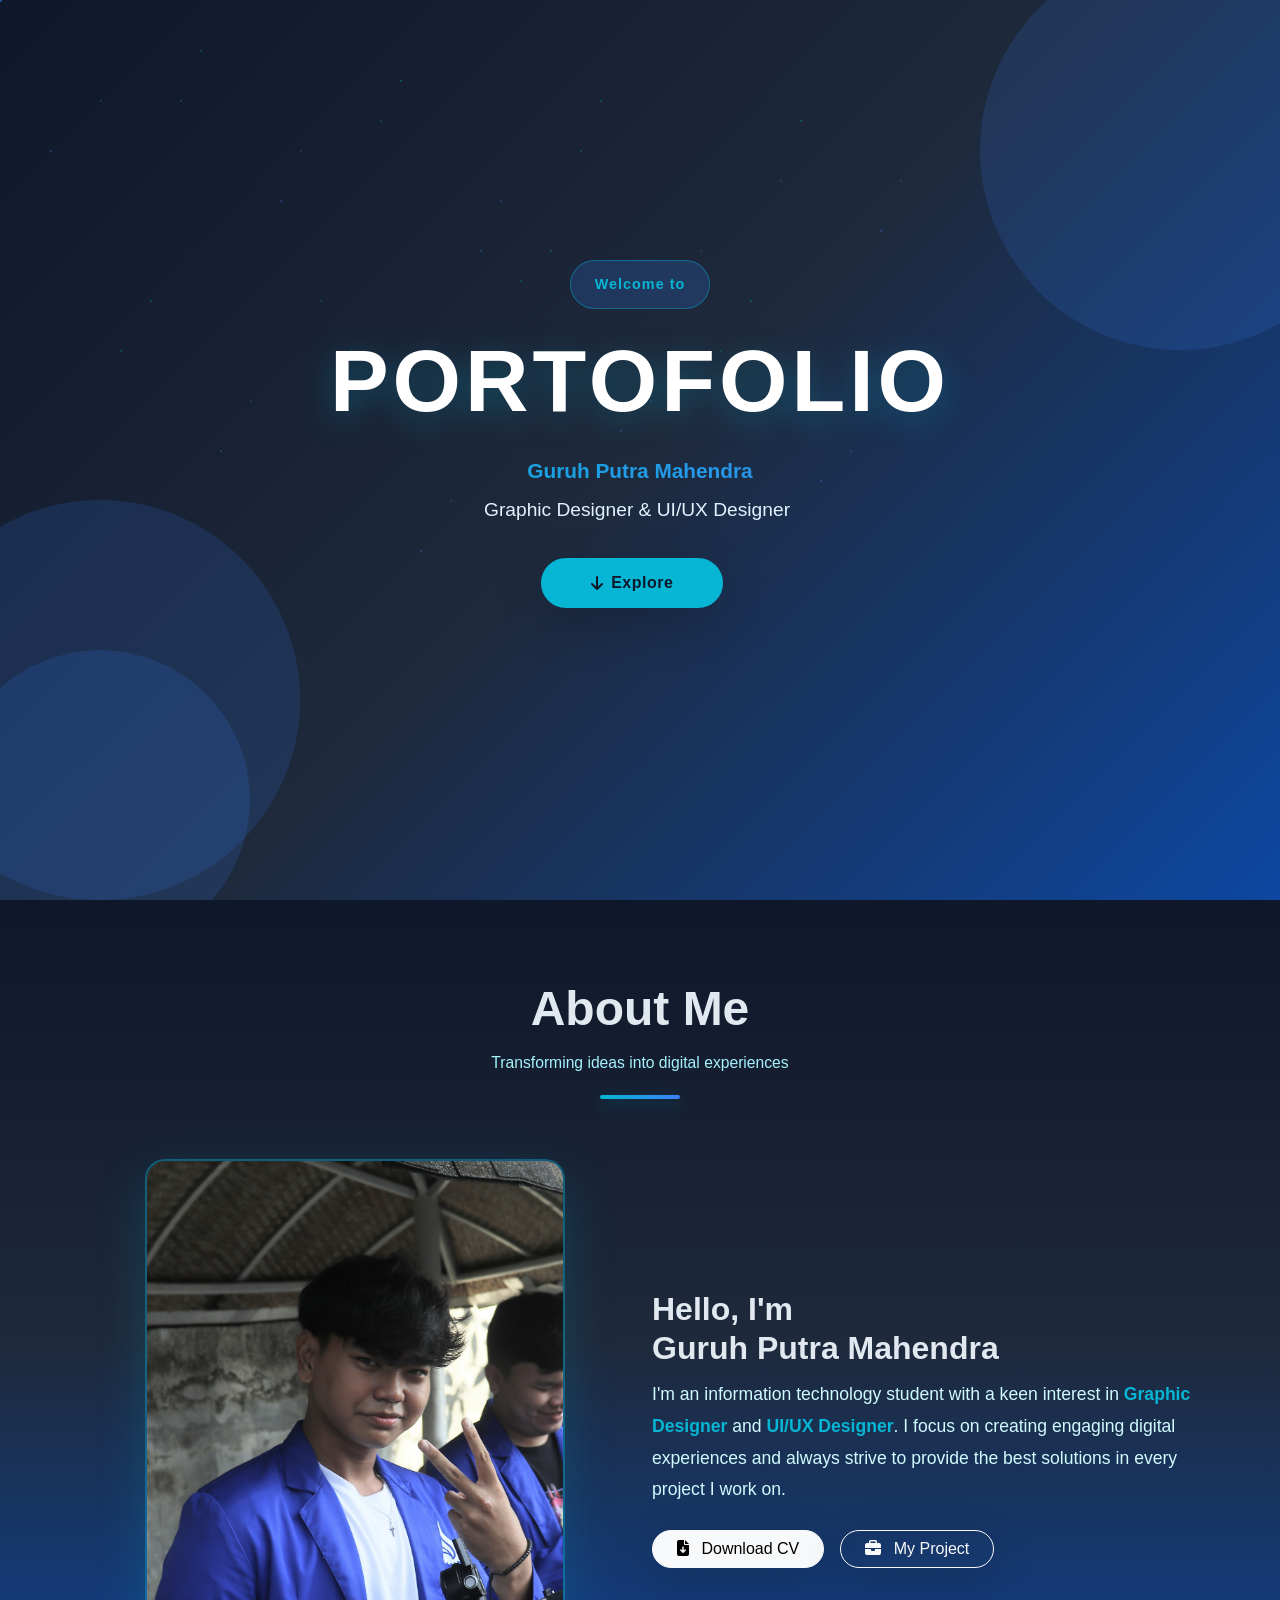
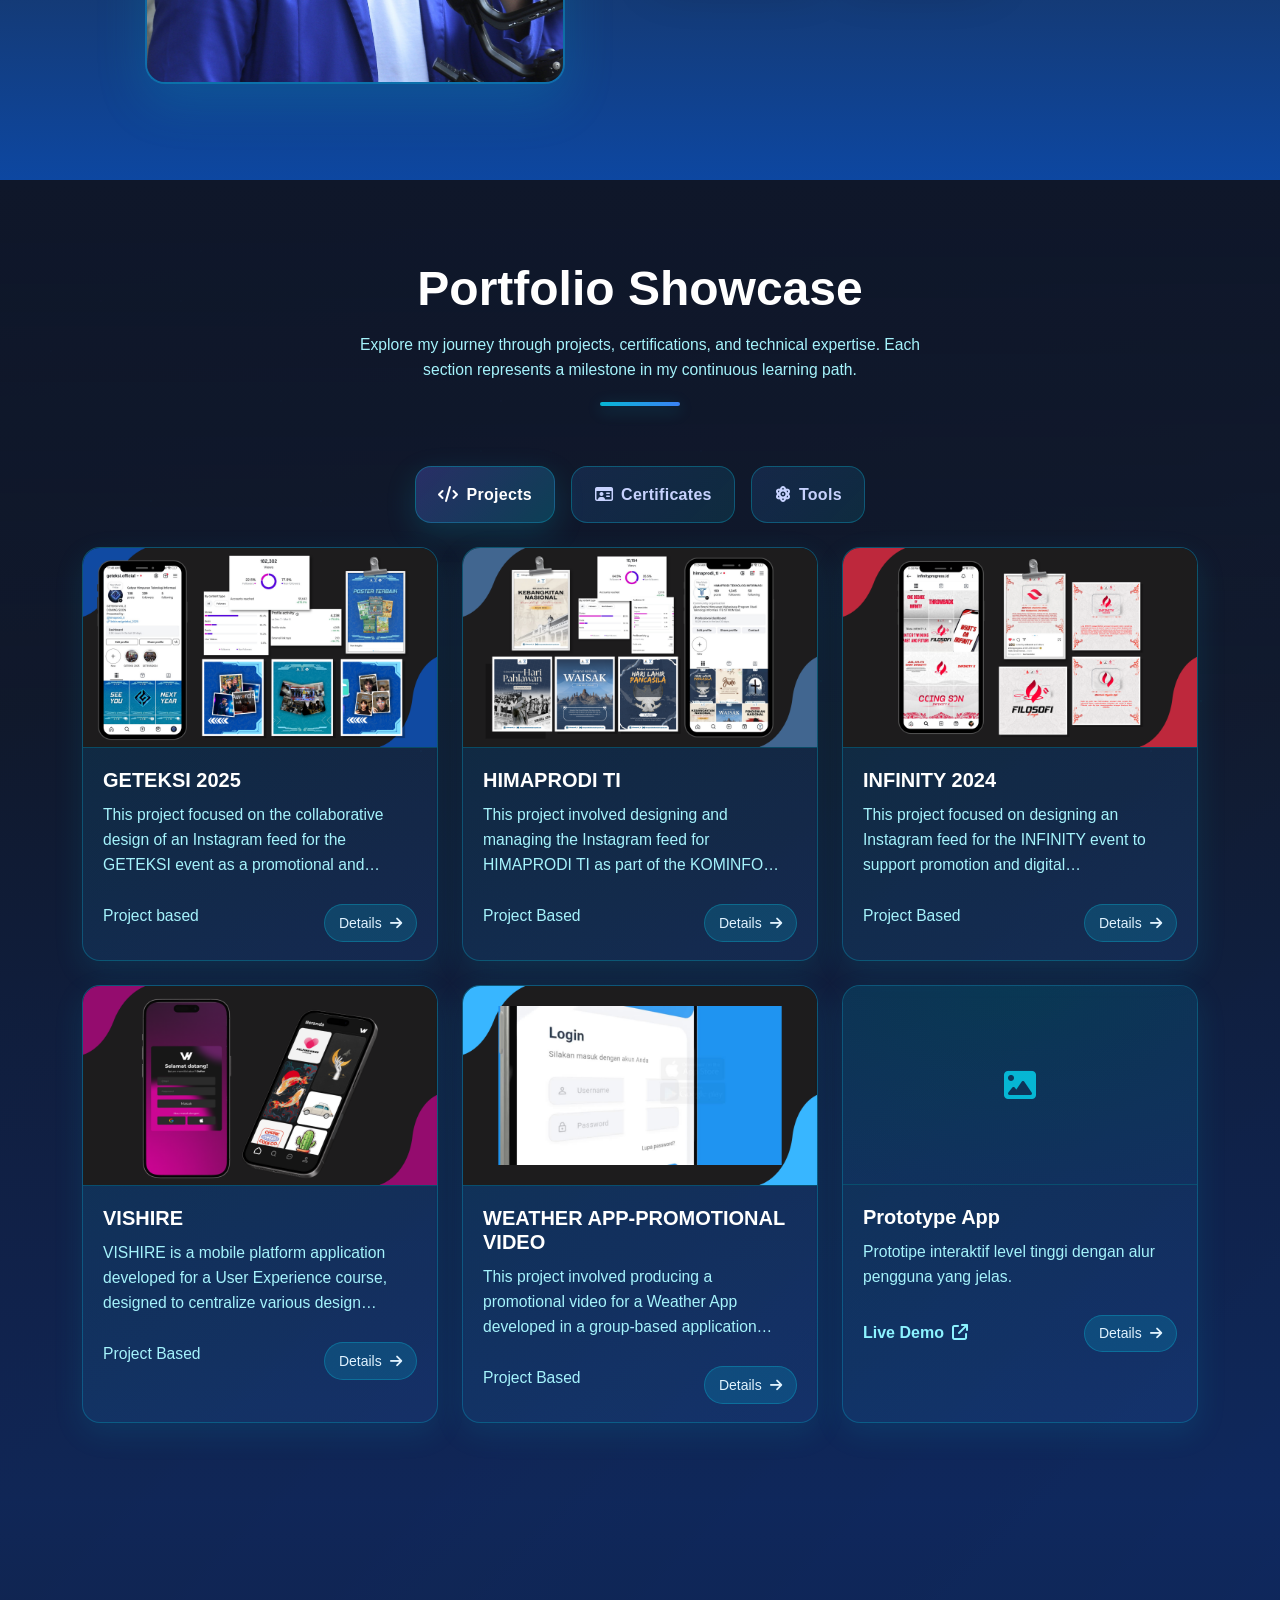
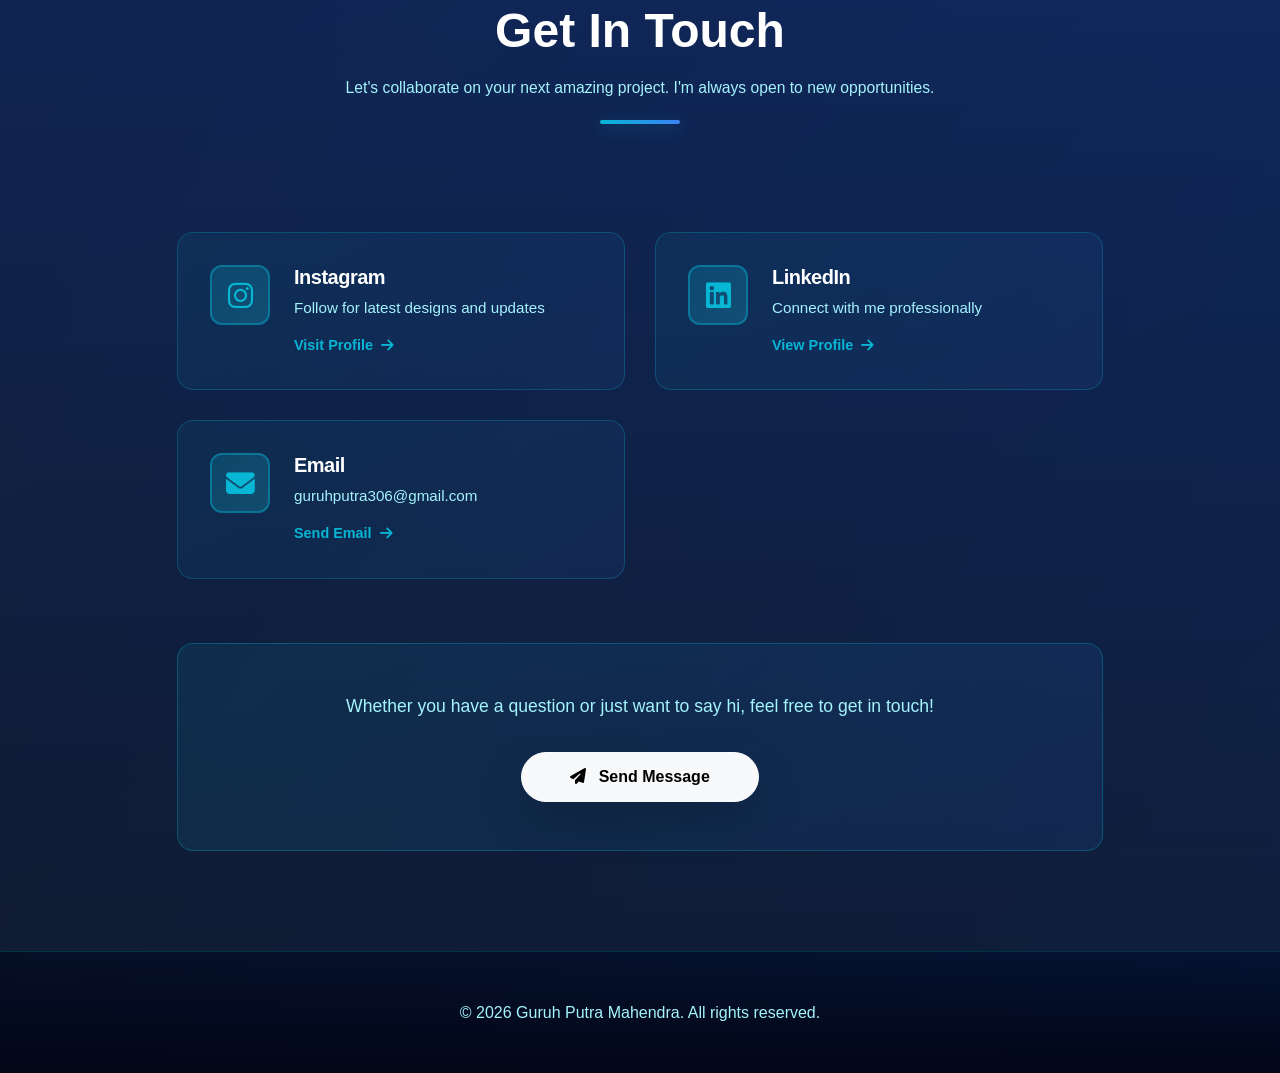
==== index.html @ d674e486 "perbaruan" ====
<!DOCTYPE html>
<html lang="id">
<head>
    <meta charset="UTF-8">
    <meta name="viewport" content="width=device-width, initial-scale=1.0">
    <title>Portofolio - Guruh Putra Mahendra</title>
    <link href="https://cdn.jsdelivr.net/npm/bootstrap@5.3.0/dist/css/bootstrap.min.css" rel="stylesheet">
    <link rel="stylesheet" href="https://cdnjs.cloudflare.com/ajax/libs/font-awesome/6.4.0/css/all.min.css">
    <link rel="stylesheet" href="style.css">
<style>
/* Professional profile photo sizing for About section */
.about-image { margin: 0 auto; max-width: clamp(280px, 42vw, 420px); }
.about-photo-card {
  position: relative;
  border-radius: 20px;
  overflow: hidden;
  border: 2px solid rgba(6, 182, 212, 0.35);
  background: linear-gradient(135deg, rgba(6, 182, 212, 0.12) 0%, rgba(59, 130, 246, 0.12) 100%);
  box-shadow: 0 18px 50px rgba(6, 182, 212, 0.18);
  transition: transform 0.25s ease, box-shadow 0.25s ease, border-color 0.25s ease;
  aspect-ratio: 4 / 5;
}
.about-photo-card:hover {
  transform: translateY(-4px);
  border-color: #06b6d4;
  box-shadow: 0 24px 60px rgba(6, 182, 212, 0.28);
}
.about-photo {
  width: 100%;
  height: 100%;
  object-fit: cover;
  object-position: center;
  display: block;
}
@media (max-width: 992px) {
  .about-image { max-width: clamp(260px, 55vw, 380px); }
}
@media (max-width: 576px) {
  .about-image { max-width: clamp(220px, 70vw, 320px); }
}
/* Fallback heading visibility inside About section */
.about-section h2:not(.about-name) {
  color: #e2e8f0;
  font-weight: 800;
  line-height: 1.2;
  margin-bottom: .75rem;
  position: relative;
  z-index: 1;
}
</style>
</head>
<body>
    <!-- Header/Hero Section -->
    <header class="hero" id="hero">
        <div class="stars"></div>
        <div class="container h-100 d-flex align-items-center justify-content-center">
            <div class="hero-content text-center">
                <div class="hero-badge mb-4">
                    <span>Welcome to</span>
                </div>
                <h1 class="hero-title display-1 fw-900 mb-4">
                    PORTOFOLIO
                </h1>
                <p class="hero-subtitle mb-4">Guruh Putra Mahendra</p>
                <p class="hero-description mb-5"><span id="typing" data-text="Graphic Designer & UI/UX Designer"></span></p>
                <div class="hero-buttons">
                    <button class="btn btn-light btn-lg rounded-pill px-5 me-3 shadow-lg scroll-btn" data-target="#about">
                        <i class="fas fa-arrow-down me-2"></i> Explore
                    </button>
                </div>
            </div>
        </div>
    </header>

    <!-- Navbar -->
    <nav class="navbar navbar-expand-lg fixed-top transparent-navbar hidden">
        <div class="container">
            <a class="navbar-brand" href="#hero">Guruhpm</a>
            <button class="navbar-toggler" type="button" data-bs-toggle="collapse" data-bs-target="#navbarNav" aria-controls="navbarNav" aria-expanded="false" aria-label="Toggle navigation">
                <span class="navbar-toggler-icon"></span>
            </button>
            <div class="collapse navbar-collapse" id="navbarNav">
                <ul class="navbar-nav ms-auto">
                    <li class="nav-item">
                        <a class="nav-link" href="#about">About Me</a>
                    </li>
                    <li class="nav-item">
                        <a class="nav-link" href="#portfolio">Portfolio</a>
                    </li>
                    <li class="nav-item">
                        <a class="nav-link" href="#contact">Contact Me</a>
                    </li>
                </ul>
            </div>
        </div>
    </nav>

    <!-- Main Content -->
    <section class="main-content">
        <!-- Stars Background -->
        <div class="content-stars"></div>
        
        <!-- About Me & Skills Section -->
        <div class="section about-section" id="about">
            <div class="container">
                <div class="section-header">
                    <h2>About Me</h2>
                    <p class="portfolio-desc">Transforming ideas into digital experiences</p>
                    <div class="header-line"></div>
                </div>
                <div class="row align-items-center">
                    <div class="col-lg-6 mb-4 mb-lg-0">
                        <div class="about-image">
                            <figure class="about-photo-card">
                                <img src="assets/image/profile/guruh.JPG" alt="Foto Guruh Putra Mahendra" class="about-photo" loading="eager" fetchpriority="high">
                            </figure>
                        </div>
                    </div>
                    <div class="col-lg-6">
                        <h2>Hello, I'm <br>Guruh Putra Mahendra</h2>
                        <p class="about-text">
                            I'm an information technology student with a keen interest in <span class="text-accent">Graphic Designer</span> and <span class="text-accent">UI/UX Designer</span>. I focus on creating engaging digital experiences and always strive to provide the best solutions in every project I work on.
                        </p>
                        <div class="about-actions d-flex flex-wrap align-items-center gap-3 mt-3">
                            <a href="assets/documents/CV.Guruh Putra Mahendra (1).pdf" download="CV_Guruh_Putra_Mahendra.pdf" class="btn btn-light rounded-pill px-4 shadow-lg">
                                <i class="fas fa-file-arrow-down me-2"></i> Download CV
                            </a>
                            <a href="#portfolio" class="btn btn-outline-light rounded-pill px-4 shadow-lg scroll-btn" data-target="#portfolio">
                                <i class="fas fa-briefcase me-2"></i> My Project
                            </a>
                            
                        </div>
                    </div>
                </div>
            </div>
        </div>

        <!-- Portfolio Section -->
        <div class="section portfolio-section" id="portfolio">
            <div class="container">
                <div class="section-header">
                    <h2>Portfolio Showcase</h2>
                    <p class="portfolio-desc">Explore my journey through projects, certifications, and technical expertise. Each <br> section represents a milestone in my continuous learning path.</p>
                    <div class="header-line"></div>
                </div>
                <!-- Portfolio Tabs -->
                <div class="portfolio-tabs reveal-group mb-4">
                    <button class="tab active reveal" data-filter="projects"><i class="fa-solid fa-code me-2"></i>Projects</button>
                    <button class="tab reveal" data-filter="certificates"><i class="fa-regular fa-id-card me-2"></i>Certificates</button>
                    <button class="tab reveal" data-filter="tech"><i class="fa-solid fa-atom me-2"></i>Tools</button>
                </div>

                <!-- Portfolio Grid -->
                <div class="row g-4 portfolio-grid reveal-group">
                    <!-- Item 1 -->
                    <div class="col-12 col-md-6 col-lg-4 portfolio-item" data-category="projects">
                        <div class="portfolio-card tilt reveal">
                            <div class="portfolio-preview">
                                <img src="assets/image/project/GETEKSI 2025.png" alt="GETEKSI 2025 Project Image">
                            </div>
                            <div class="portfolio-body">
                                <h5>GETEKSI 2025</h5>
                                <p class="portfolio-desc">This project focused on the collaborative design of an Instagram feed for the GETEKSI event as a promotional and communication medium across pre-event, live event, and post-event phases. Using Adobe Photoshop, the design emphasized visual consistency through balanced color schemes, typography, and clear information hierarchy. The objective was to deliver event information clearly while strengthening visual identity, and the increased engagement indicated that the strategy successfully attracted audience attention and supported the event’s promotional goals.</p>
                                <div class="card-actions d-flex justify-content-between align-items-center">
                                    <p class="portfolio-desc">Project based</p>
                                    <a href="projects/geteksi.html" class="btn btn-details btn-sm">Details <i class="fa-solid fa-arrow-right ms-1"></i></a>
                                </div>
                            </div>
                        </div>
                    </div>
                    <!-- Item 2 -->
                    <div class="col-12 col-md-6 col-lg-4 portfolio-item" data-category="projects">
                        <div class="portfolio-card tilt reveal">
                            <div class="portfolio-preview">
                                <img src="assets/image/project/HIMAPRODI TI.png" alt="HIMAPRODI TI Project Image">
                            </div>
                            <div class="portfolio-body">
                                <h5>HIMAPRODI TI</h5>
                                <p class="portfolio-desc">This project involved designing and managing the Instagram feed for HIMAPRODI TI as part of the KOMINFO division, serving as an official digital communication platform for organizational information, activity promotion, and event commemoration. The design emphasized visual consistency, clear information hierarchy, and alignment with the organization’s identity to ensure professional and effective audience communication.</p>
                                <div class="card-actions d-flex justify-content-between align-items-center">
                                    <p class="portfolio-desc">Project Based</p>
                                    <a href="projects/himaprodi.html" class="btn btn-details btn-sm">Details <i class="fa-solid fa-arrow-right ms-1"></i></a>
                                </div>
                            </div>
                        </div>
                    </div>
                    <!-- Item 3 -->
                    <div class="col-12 col-md-6 col-lg-4 portfolio-item" data-category="projects">
                        <div class="portfolio-card tilt reveal">
                            <div class="portfolio-preview">
                                <img src="assets/image/project/INFINITY 2024.png" alt="INFINITY 2024 Project Image">
                            </div>
                            <div class="portfolio-body">
                                <h5>INFINITY 2024</h5>
                                <p class="portfolio-desc">This project focused on designing an Instagram feed for the INFINITY event to support promotion and digital communication, emphasizing a cohesive visual identity that reflected the event’s theme and core messages. The design prioritized visual consistency, clear information hierarchy, and structured layouts to ensure a professional and engaging Instagram presence..</p>
                                <div class="card-actions d-flex justify-content-between align-items-center">
                                    <p class="portfolio-desc">Project Based</p>
                                    <a href="projects/infinity.html" class="btn btn-details btn-sm">Details <i class="fa-solid fa-arrow-right ms-1"></i></a>
                                </div>
                            </div>
                        </div>
                    </div>
                    <!-- Item 4 -->
                    <div class="col-12 col-md-6 col-lg-4 portfolio-item" data-category="projects">
                        <div class="portfolio-card tilt reveal">
                            <div class="portfolio-preview">
                                <img src="assets/image/project/VISHIRE.png" alt="VISHIRE Project Image">
                            </div>
                            <div class="portfolio-body">
                                <h5>VISHIRE</h5>
                                <p class="portfolio-desc">VISHIRE is a mobile platform application developed for a User Experience course, designed to centralize various design services in a practical, well-structured, and accessible interface. Originating from my proposed concept and refined through team collaboration, the application adopts a modern dark-themed visual style with contrasting accents to convey a professional and creative impression. I was responsible for the UI/UX design, including layout structuring, color and typography selection, and ensuring visual consistency from the login page to the homepage to support intuitive navigation and efficient user interaction.</p>
                                <div class="card-actions d-flex justify-content-between align-items-center">
                                    <p class="portfolio-desc">Project Based</p>
                                    <a href="projects/vishire.html" class="btn btn-details btn-sm">Details <i class="fa-solid fa-arrow-right ms-1"></i></a>
                                </div>
                            </div>
                        </div>
                    </div>
                    <!-- Item 5 -->
                    <div class="col-12 col-md-6 col-lg-4 portfolio-item" data-category="projects">
                        <div class="portfolio-card tilt reveal">
                            <div class="portfolio-preview">
                                <img src="assets/image/project/weather app.png" alt="weather app Project Image">
                            </div>
                            <div class="portfolio-body">
                                <h5>WEATHER APP-PROMOTIONAL VIDEO</h5>
                                <p class="portfolio-desc">This project involved producing a promotional video for a Weather App developed in a group-based application assignment, aimed at introducing the app, showcasing its core features, and communicating its benefits through engaging visual storytelling. I was responsible for editing and producing the video, focusing on clarity, pacing, and visual coherence to ensure the content accurately represented the application and enhanced its overall presentation and appeal.</p>
                                <div class="card-actions d-flex justify-content-between align-items-center">
                                    <p class="portfolio-desc">Project Based</p>
                                    <a href="projects/weather-app.html" class="btn btn-details btn-sm">Details <i class="fa-solid fa-arrow-right ms-1"></i></a>
                                </div>
                            </div>
                        </div>
                    </div>
                    <!-- Item 6 -->
                    <div class="col-12 col-md-6 col-lg-4 portfolio-item" data-category="projects">
                        <div class="portfolio-card tilt reveal">
                            <div class="portfolio-preview">
                                <div class="preview-placeholder">
                                    <i class="fas fa-image"></i>
                                </div>
                            </div>
                            <div class="portfolio-body">
                                <h5>Prototype App</h5>
                                <p class="portfolio-desc">Prototipe interaktif level tinggi dengan alur pengguna yang jelas.</p>
                                <div class="card-actions d-flex justify-content-between align-items-center">
                                    <a href="#" class="link-demo" target="_blank" rel="noopener">Live Demo <i class="fa-solid fa-arrow-up-right-from-square ms-1"></i></a>
                                    <button class="btn btn-details btn-sm">Details <i class="fa-solid fa-arrow-right ms-1"></i></button>
                                </div>
                            </div>
                        </div>
                    </div>
                <!-- Certificates -->
                    <div class="col-12 col-md-6 col-lg-4 portfolio-item" data-category="certificates">
                        <div class="cert-card tilt reveal">
                            <div class="cert-preview" data-src="assets/image/certif/certificate phyton_pages-to-jpg-0001.jpg">
                                <img src="assets/image/certif/certificate phyton_pages-to-jpg-0001.jpg" alt="Certificate 01">
                                <div class="cert-overlay"><i class="fa-solid fa-maximize me-2"></i>View Certificate</div>
                            </div>
                        </div>
                    </div>

                    <!-- Tech Stack -->
                    <div class="col-6 col-md-4 col-lg-3 portfolio-item" data-category="tech">
                        <div class="tech-badge tilt reveal">
                            <div class="tech-icon"><img src="assets/image/tools/canva.png" alt="Canva"></div>
                            <div class="tech-name">Canva</div>
                        </div>
                    </div>
                    <div class="col-6 col-md-4 col-lg-3 portfolio-item" data-category="tech">
                        <div class="tech-badge tilt reveal">
                            <div class="tech-icon"><img src="assets/image/tools/figma.png" alt="Figma"></div>
                            <div class="tech-name">Figma</div>
                        </div>
                    </div>
                    <div class="col-6 col-md-4 col-lg-3 portfolio-item" data-category="tech">
                        <div class="tech-badge tilt reveal">
                            <div class="tech-icon"><img src="assets/image/tools/photoshop.png" alt="Photoshop"></div>
                            <div class="tech-name">Photoshop</div>
                        </div>
                    </div>
                    <div class="col-6 col-md-4 col-lg-3 portfolio-item" data-category="tech">
                        <div class="tech-badge tilt reveal">
                            <div class="tech-icon"><img src="assets/image/tools/premiere.png" alt="Premiere"></div>
                            <div class="tech-name">Premiere</div>
                        </div>
                    </div>
                </div>
            </div>
        </div>

        <!-- Contact Section -->
        <div class="section contact-section" id="contact">
            <div class="container">
                <div class="section-header">
                    <h2>Get In Touch</h2>
                    <p class="portfolio-desc">Let's collaborate on your next amazing project. I'm always open to new opportunities.</p>
                    <div class="header-line"></div>
                </div>
                
                <div class="contact-wrapper">
                    <div class="row justify-content-center">
                        <div class="col-lg-10">
                            <!-- Contact Info Cards -->
                            <div class="contact-info-grid">
                                <!-- Instagram -->
                                <a href="https://www.instagram.com/guruhpm_?igsh=MTZxNWlqMHgwdnViMg==" target="_blank" rel="noopener noreferrer" class="contact-info-card reveal">
                                    <div class="card-icon">
                                        <i class="fab fa-instagram"></i>
                                    </div>
                                    <div class="card-content">
                                        <h4>Instagram</h4>
                                        <p>Follow for latest designs and updates</p>
                                        <span class="contact-link-text">Visit Profile <i class="fas fa-arrow-right ms-2"></i></span>
                                    </div>
                                </a>

                                <!-- LinkedIn -->
                                <a href="https://www.linkedin.com/in/guruhputramahendra" target="_blank" rel="noopener noreferrer" class="contact-info-card reveal">
                                    <div class="card-icon">
                                        <i class="fab fa-linkedin"></i>
                                    </div>
                                    <div class="card-content">
                                        <h4>LinkedIn</h4>
                                        <p>Connect with me professionally</p>
                                        <span class="contact-link-text">View Profile <i class="fas fa-arrow-right ms-2"></i></span>
                                    </div>
                                </a>

                                <!-- Email -->
                                <a href="mailto:guruhputra306@gmail.com" class="contact-info-card reveal">
                                    <div class="card-icon">
                                        <i class="fas fa-envelope"></i>
                                    </div>
                                    <div class="card-content">
                                        <h4>Email</h4>
                                        <p>guruhputra306@gmail.com</p>
                                        <span class="contact-link-text">Send Email <i class="fas fa-arrow-right ms-2"></i></span>
                                    </div>
                                </a>
                            </div>

                            <!-- CTA Message -->
                            <div class="contact-cta reveal">
                                <p>Whether you have a question or just want to say hi, feel free to get in touch!</p>
                                <a href="mailto:guruhputra306@gmail.com" class="btn btn-light rounded-pill px-5 shadow-lg">
                                    <i class="fas fa-paper-plane me-2"></i> Send Message
                                </a>
                            </div>
                        </div>
                    </div>
                </div>
            </div>
        </div>

        <!-- Certificate Modal -->
        <div id="certModal" class="cert-modal">
            <div class="cert-modal-content">
                <span class="cert-modal-close">&times;</span>
                <img id="certModalImg" src="" alt="Certificate">
            </div>
        </div>

        <!-- Footer -->
        <footer class="footer py-5">
            <div class="container text-center">
                <p class="m-0">© <span id="year"></span> Guruh Putra Mahendra. All rights reserved.</p>
            </div>
        </footer>
    </section>

    <script src="https://cdn.jsdelivr.net/npm/bootstrap@5.3.0/dist/js/bootstrap.bundle.min.js"></script>
    <script src="script.js"></script>
    <script>
        // Smooth scroll to target section
        document.querySelectorAll('.scroll-btn').forEach(btn => {
            btn.addEventListener('click', () => {
                const target = btn.getAttribute('data-target');
                const el = target ? document.querySelector(target) : null;
                if (el) {
                    el.scrollIntoView({ behavior: 'smooth', block: 'start' });
                } else {
                    window.scrollBy({ top: window.innerHeight, behavior: 'smooth' });
                }
            });
        });

        // Download CV (placeholder)
        document.getElementById('downloadCvBtn')?.addEventListener('click', () => {
            alert('CV belum tersedia. Silakan hubungi saya untuk informasi lebih lanjut.');
        });

        // Typewriter effect for hero description (infinite typing with caret)
        (function typewriter() {
            const el = document.getElementById('typing');
            if (!el) return;
            const full = el.getAttribute('data-text') || 'Graphic Designer & UI/UX Designer';
            const caret = document.createElement('span');
            caret.setAttribute('aria-hidden', 'true');
            caret.style.display = 'inline-block';
            caret.style.width = '2px';
            caret.style.height = '1em';
            caret.style.background = '#22d3ee';
            caret.style.marginLeft = '4px';
            caret.style.verticalAlign = '-0.15em';
            el.textContent = '';
            el.after(caret);

            let i = 0;
            let dir = 1; // 1 typing forward, -1 deleting
            const typingSpeed = 55;
            const deletingSpeed = 35;
            const pauseAtEnd = 1200;
            const pauseAtStart = 600;

            const run = () => {
                el.textContent = full.slice(0, i);
                if (dir === 1) {
                    if (i < full.length) {
                        i += 1;
                        setTimeout(run, typingSpeed);
                    } else {
                        setTimeout(() => { dir = -1; run(); }, pauseAtEnd);
                    }
                } else {
                    if (i > 0) {
                        i -= 1;
                        setTimeout(run, deletingSpeed);
                    } else {
                        setTimeout(() => { dir = 1; run(); }, pauseAtStart);
                    }
                }
            };
            run();

            // caret blink
            setInterval(() => {
                caret.style.opacity = caret.style.opacity === '0' ? '1' : '0';
            }, 500);
        })();

        // IntersectionObserver reveal animations
        const observer = new IntersectionObserver((entries) => {
            entries.forEach(entry => {
                if (entry.isIntersecting) {
                    entry.target.classList.add('in');
                    observer.unobserve(entry.target);
                }
            });
        }, { threshold: 0.15 });

        document.querySelectorAll('.reveal').forEach(el => observer.observe(el));

        // Parallax effect on scroll for stars layers
        const parallax = () => {
            const sc = window.scrollY || document.documentElement.scrollTop;
            document.querySelectorAll('.content-stars').forEach(s => {
                s.style.transform = `translateY(${sc * 0.15}px)`;
            });
        };
        window.addEventListener('scroll', parallax, { passive: true });

        // Tilt hover for cards
        const tiltEls = document.querySelectorAll('.tilt');
        tiltEls.forEach(card => {
            const rect = () => card.getBoundingClientRect();
            const onMove = (e) => {
                const r = rect();
                const x = e.clientX - r.left;
                const y = e.clientY - r.top;
                const rx = ((y / r.height) - 0.5) * -10;
                const ry = ((x / r.width) - 0.5) * 10;
                card.style.transform = `perspective(600px) rotateX(${rx}deg) rotateY(${ry}deg) translateY(-6px)`;
            };
            const reset = () => {
                card.style.transform = '';
            };
            card.addEventListener('mousemove', onMove);
            card.addEventListener('mouseleave', reset);
        });

        // Floating stars reacting to mouse (hero)
        const stars = document.querySelector('.stars');
        if (stars) {
            window.addEventListener('mousemove', (e) => {
                const x = (e.clientX / window.innerWidth - 0.5) * 10;
                const y = (e.clientY / window.innerHeight - 0.5) * 10;
                stars.style.transform = `translate(${x}px, ${y}px)`;
            });
        }

        // Portfolio tabs filter (simple)
        (function portfolioTabs(){
            const tabs = document.querySelectorAll('.portfolio-tabs .tab');
            const items = document.querySelectorAll('.portfolio-item');
            if (!tabs.length) return;
            const show = (cat) => {
                items.forEach(it => {
                    const match = it.dataset.category === cat;
                    it.style.display = match ? '' : 'none';
                });
            };
            tabs.forEach(t => t.addEventListener('click', () => {
                tabs.forEach(x => x.classList.remove('active'));
                t.classList.add('active');
                show(t.dataset.filter);
            }));
            const active = document.querySelector('.portfolio-tabs .tab.active');
            if (active) show(active.dataset.filter);
        })();

        // Certificate Modal Functionality
        (function certificateModal(){
            const modal = document.getElementById('certModal');
            const modalImg = document.getElementById('certModalImg');
            const closeBtn = document.querySelector('.cert-modal-close');

            // Open modal when clicking on certificate preview
            document.querySelectorAll('.cert-preview').forEach(preview => {
                preview.addEventListener('click', function() {
                    const src = this.getAttribute('data-src');
                    if (src) {
                        modalImg.src = src;
                        modal.style.display = 'block';
                        document.body.style.overflow = 'hidden'; // Prevent background scroll
                    }
                });
            });

            // Close modal when clicking close button
            closeBtn.addEventListener('click', function() {
                modal.style.display = 'none';
                document.body.style.overflow = '';
            });

            // Close modal when clicking outside the modal content
            modal.addEventListener('click', function(event) {
                if (event.target === modal) {
                    modal.style.display = 'none';
                    document.body.style.overflow = '';
                }
            });

            // Set current year in footer
            document.getElementById('year').textContent = new Date().getFullYear();
        })();

        // End of scripts
    </script>
</body>
</html>
---- style.css ----
:root {
    --primary: #1e293b;
    --secondary: #3b82f6;
    --accent: #06b6d4;
    --dark: #0f172a;
    --light: #f8fafc;
    --text: #1e293b;
    --gray: #64748b;
}

* {
    margin: 0;
    padding: 0;
    box-sizing: border-box;
}

html {
    scroll-behavior: smooth;
}

/* Custom Scrollbar */
::-webkit-scrollbar {
    width: 12px;
}

::-webkit-scrollbar-track {
    background: var(--dark);
}

::-webkit-scrollbar-thumb {
    background: var(--accent);
    border-radius: 6px;
}

::-webkit-scrollbar-thumb:hover {
    background: var(--primary);
}

/* Firefox */
* {
    scrollbar-width: thin;
    scrollbar-color: var(--accent) var(--dark);
}

body {
    font-family: 'Segoe UI', Tahoma, Geneva, Verdana, sans-serif;
    line-height: 1.6;
    color: var(--text);
    overflow-x: hidden;
}

/* Reveal animations base */
.reveal {
    opacity: 0;
    transform: translateY(24px);
    transition: opacity 0.6s ease, transform 0.6s ease;
}

.reveal.in {
    opacity: 1;
    transform: translateY(0);
}

.reveal-group .reveal:nth-child(1) { transition-delay: 0.05s; }
.reveal-group .reveal:nth-child(2) { transition-delay: 0.1s; }
.reveal-group .reveal:nth-child(3) { transition-delay: 0.15s; }
.reveal-group .reveal:nth-child(4) { transition-delay: 0.2s; }
.reveal-group .reveal:nth-child(5) { transition-delay: 0.25s; }
.reveal-group .reveal:nth-child(6) { transition-delay: 0.3s; }

/* Tilt performance */
.tilt {
    will-change: transform;
    transition: transform 0.2s ease;
}

/* Hero Section */
.hero {
    min-height: 100vh;
    background: linear-gradient(135deg, #0f172a 0%, #1e293b 50%, #0d47a1 100%);
    position: relative;
    display: flex;
    align-items: center;
    justify-content: center;
    overflow: hidden;
    font-weight: 500;
    padding: 20px;
}

/* Animated Background Stars */
.stars {
    position: absolute;
    width: 100%;
    height: 100%;
    top: 0;
    left: 0;
}

.stars::before,
.stars::after {
    content: '';
    position: absolute;
    width: 2px;
    height: 2px;
    background: rgba(59, 130, 246, 0.4);
    border-radius: 50%;
    box-shadow: 
        100px 100px rgba(59, 130, 246, 0.3),
        200px 50px rgba(6, 182, 212, 0.35),
        300px 150px rgba(59, 130, 246, 0.25),
        400px 80px rgba(6, 182, 212, 0.4),
        500px 200px rgba(59, 130, 246, 0.3),
        600px 100px rgba(6, 182, 212, 0.35),
        700px 250px rgba(59, 130, 246, 0.25),
        800px 120px rgba(6, 182, 212, 0.4),
        900px 180px rgba(59, 130, 246, 0.3),
        150px 300px rgba(6, 182, 212, 0.35),
        250px 400px rgba(59, 130, 246, 0.25),
        350px 350px rgba(6, 182, 212, 0.4),
        450px 500px rgba(59, 130, 246, 0.3),
        550px 250px rgba(6, 182, 212, 0.35),
        650px 400px rgba(59, 130, 246, 0.25),
        750px 300px rgba(6, 182, 212, 0.4),
        850px 450px rgba(59, 130, 246, 0.3);
    animation: twinkle 3s infinite;
}

.stars::after {
    animation-delay: 1.5s;
    box-shadow: 
        50px 150px rgba(59, 130, 246, 0.4),
        180px 100px rgba(6, 182, 212, 0.3),
        280px 200px rgba(59, 130, 246, 0.35),
        380px 120px rgba(6, 182, 212, 0.25),
        480px 250px rgba(59, 130, 246, 0.4),
        580px 150px rgba(6, 182, 212, 0.3),
        680px 300px rgba(59, 130, 246, 0.35),
        780px 180px rgba(6, 182, 212, 0.25),
        880px 230px rgba(59, 130, 246, 0.4),
        120px 350px rgba(6, 182, 212, 0.3),
        220px 450px rgba(59, 130, 246, 0.35),
        320px 300px rgba(6, 182, 212, 0.25),
        420px 550px rgba(59, 130, 246, 0.4),
        520px 280px rgba(6, 182, 212, 0.3),
        620px 430px rgba(59, 130, 246, 0.35),
        720px 350px rgba(6, 182, 212, 0.25),
        820px 480px rgba(59, 130, 246, 0.4);
}

@keyframes twinkle {
    0%, 100% { opacity: 0.3; }
    50% { opacity: 0.7; }
}

/* Animated Background Blobs */
.hero::before,
.hero::after {
    content: '';
    position: absolute;
    border-radius: 50%;
    background: rgba(59, 130, 246, 0.15);
}

.hero::before {
    width: 400px;
    height: 400px;
    top: -50px;
    right: -100px;
    animation: float 6s ease-in-out infinite;
}

.hero::after {
    width: 300px;
    height: 300px;
    bottom: -50px;
    left: -50px;
    animation: float 8s ease-in-out infinite reverse;
}

@keyframes float {
    0%, 100% { transform: translate(0, 0); }
    50% { transform: translate(30px, 30px); }
}

/* Hero Content */
.hero-content {
    position: relative;
    z-index: 2;
    max-width: 900px;
    width: 100%;
    animation: fadeInUp 1s ease-out;
}

@keyframes fadeInUp {
    from {
        opacity: 0;
        transform: translateY(40px);
    }
    to {
        opacity: 1;
        transform: translateY(0);
    }
}

/* Hero Badge */
.hero-badge {
    display: inline-block;
    background: rgba(59, 130, 246, 0.2);
    backdrop-filter: blur(10px);
    border: 1px solid rgba(6, 182, 212, 0.4);
    padding: 12px 24px;
    border-radius: 50px;
    color: #06b6d4;
    font-size: 0.9rem;
    font-weight: 600;
    letter-spacing: 1px;
    animation: slideInDown 1s ease-out;
    margin-bottom: 1.5rem !important;
}

@keyframes slideInDown {
    from {
        opacity: 0;
        transform: translateY(-30px);
    }
    to {
        opacity: 1;
        transform: translateY(0);
    }
}

/* Hero Title */
.hero-title {
    font-size: clamp(2.5rem, 8vw, 5.5rem);
    color: #ffffff;
    font-weight: 900;
    letter-spacing: clamp(1px, 2vw, 4px);
    text-shadow: 0 8px 32px rgba(6, 182, 212, 0.3);
    animation: slideInUp 1s ease-out 0.2s both;
    line-height: 1.1;
    margin-bottom: 1.5rem !important;
    word-break: break-word;
}

@keyframes slideInUp {
    from {
        opacity: 0;
        transform: translateY(40px);
    }
    to {
        opacity: 1;
        transform: translateY(0);
    }
}

/* Hero Subtitle */
.hero-subtitle {
    background: linear-gradient(to right, #06b6d4, #3b82f6);
    -webkit-background-clip: text;
    -webkit-text-fill-color: transparent;
    background-clip: text;
    font-weight: 600;
    animation: slideInUp 1s ease-out 0.4s both;
    font-size: clamp(1.25rem, 5vw, 2rem);
    margin-bottom: 0.5rem !important;
}

/* Hero Description */
.hero-description {
    font-size: clamp(0.95rem, 3vw, 1.2rem);
    color: #e0f2fe;
    animation: slideInUp 1s ease-out 0.6s both;
    margin-bottom: 2rem !important;
}

/* Hero Buttons */
.hero-buttons {
    animation: slideInUp 1s ease-out 0.8s both;
    display: flex;
    justify-content: center;
    align-items: center;
    flex-wrap: wrap;
    gap: 1.5rem;
    margin-bottom: 2rem;
}

.hero-buttons .btn {
    font-weight: 600;
    letter-spacing: 0.5px;
    transition: all 0.3s cubic-bezier(0.4, 0, 0.2, 1);
    box-shadow: 0 8px 20px rgba(6, 182, 212, 0.2);
    border: 2px solid #06b6d4;
    font-size: clamp(0.875rem, 2vw, 1rem);
    padding: 0.75rem 2rem;
    white-space: nowrap;
    min-width: 160px;
    height: 50px;
    display: flex;
    align-items: center;
    justify-content: center;
    border-radius: 50px;
}

.hero-buttons .btn-light {
    background: #06b6d4;
    color: #0f172a;
    border-color: #06b6d4;
}

.hero-buttons .btn-light:hover {
    background: #22d3ee;
    border-color: #22d3ee;
    transform: translateY(-4px);
    box-shadow: 0 12px 35px rgba(6, 182, 212, 0.4);
}

.hero-buttons .btn-outline-light {
    color: #06b6d4;
    border-color: #06b6d4;
    background: transparent;
}

.hero-buttons .btn-outline-light:hover {
    background: #06b6d4;
    color: #0f172a;
    border-color: #06b6d4;
    transform: translateY(-4px);
    box-shadow: 0 12px 35px rgba(6, 182, 212, 0.3);
}

/* Scroll Indicator */
.hero-scroll {
    margin-top: clamp(2rem, 5vw, 3.75rem);
    animation: slideInUp 1s ease-out 1s both;
}

.scroll-text {
    display: block;
    color: #06b6d4;
    font-size: clamp(0.75rem, 2vw, 0.9rem);
    letter-spacing: 1px;
    margin-bottom: 1rem;
    opacity: 0.8;
}

.scroll-down {
    width: 30px;
    height: 50px;
    border: 2px solid #06b6d4;
    border-radius: 15px;
    margin: 0 auto;
    display: flex;
    justify-content: center;
    padding-top: 8px;
    opacity: 0.7;
}

.scroll-down span {
    display: block;
    width: 2px;
    height: 10px;
    background: #06b6d4;
    border-radius: 2px;
    animation: scroll 2s infinite;
}

@keyframes scroll {
    0% {
        opacity: 1;
        transform: translateY(0);
    }
    100% {
        opacity: 0;
        transform: translateY(20px);
    }
}

/* Main Content Sections */
.main-content {
    position: relative;
    z-index: 1;
    min-height: 100vh;
    background: linear-gradient(135deg, #0f172a 0%, #1e293b 50%, #0d47a1 100%);
    overflow: hidden;
}

/* Animated Background Circles/Blobs */
.main-content::before,
.main-content::after {
    content: '';
    position: fixed;
    border-radius: 50%;
    background: rgba(59, 130, 246, 0.15);
    z-index: 0;
    pointer-events: none;
}

.main-content::before {
    width: 500px;
    height: 500px;
    top: 120vh;
    right: -150px;
    animation: float 8s ease-in-out infinite;
}

.main-content::after {
    width: 400px;
    height: 400px;
    bottom: 0;
    left: -100px;
    animation: float 10s ease-in-out infinite reverse;
}

/* Content Stars Background */
.content-stars {
    position: fixed;
    top: 100vh;
    left: 0;
    right: 0;
    width: 100%;
    height: 100%;
    pointer-events: none;
    z-index: 0;
}

.content-stars::before,
.content-stars::after {
    content: '';
    position: fixed;
    width: 2px;
    height: 2px;
    background: rgba(59, 130, 246, 0.3);
    border-radius: 50%;
    top: 100vh;
    left: 0;
    box-shadow: 
        100px 100px rgba(59, 130, 246, 0.25),
        200px 50px rgba(6, 182, 212, 0.3),
        300px 150px rgba(59, 130, 246, 0.2),
        400px 80px rgba(6, 182, 212, 0.25),
        500px 200px rgba(59, 130, 246, 0.3),
        600px 100px rgba(6, 182, 212, 0.2),
        700px 250px rgba(59, 130, 246, 0.25),
        800px 120px rgba(6, 182, 212, 0.3),
        900px 180px rgba(59, 130, 246, 0.2),
        150px 300px rgba(6, 182, 212, 0.25),
        250px 400px rgba(59, 130, 246, 0.2),
        350px 350px rgba(6, 182, 212, 0.3),
        450px 500px rgba(59, 130, 246, 0.25),
        550px 250px rgba(6, 182, 212, 0.2),
        650px 400px rgba(59, 130, 246, 0.25),
        750px 300px rgba(6, 182, 212, 0.3),
        850px 450px rgba(59, 130, 246, 0.2),
        1000px 600px rgba(6, 182, 212, 0.25),
        1100px 350px rgba(59, 130, 246, 0.2),
        1200px 500px rgba(6, 182, 212, 0.3);
    animation: twinkle-content 4s infinite;
}

.content-stars::after {
    animation-delay: 2s;
    background: rgba(6, 182, 212, 0.3);
    box-shadow: 
        50px 150px rgba(59, 130, 246, 0.3),
        180px 100px rgba(6, 182, 212, 0.25),
        280px 200px rgba(59, 130, 246, 0.2),
        380px 120px rgba(6, 182, 212, 0.3),
        480px 250px rgba(59, 130, 246, 0.25),
        580px 150px rgba(6, 182, 212, 0.2),
        680px 300px rgba(59, 130, 246, 0.3),
        780px 180px rgba(6, 182, 212, 0.25),
        880px 230px rgba(59, 130, 246, 0.2),
        120px 350px rgba(59, 130, 246, 0.3),
        220px 450px rgba(6, 182, 212, 0.25),
        320px 300px rgba(59, 130, 246, 0.2),
        420px 550px rgba(59, 130, 246, 0.3),
        520px 280px rgba(6, 182, 212, 0.25),
        620px 430px rgba(59, 130, 246, 0.2),
        720px 350px rgba(6, 182, 212, 0.3),
        820px 480px rgba(6, 182, 212, 0.25),
        950px 520px rgba(59, 130, 246, 0.2),
        1050px 400px rgba(6, 182, 212, 0.3),
        1150px 550px rgba(59, 130, 246, 0.25);
}

@keyframes twinkle-content {
    0%, 100% { opacity: 0.3; }
    50% { opacity: 0.7; }
}

.section {
    padding: 80px 0;
    position: relative;
    z-index: 2;
}

.section-header {
    margin-bottom: 60px;
    position: relative;
    text-align: center;
}

.section-header h2 {
    font-size: 3rem;
    font-weight: 900;
    color: #ffffff;
    margin-bottom: 15px;
    position: relative;
    display: inline-block;
}

.header-line {
    width: 80px;
    height: 4px;
    background: linear-gradient(to right, #06b6d4, #3b82f6);
    margin: 20px auto;
    border-radius: 2px;
    box-shadow: 0 4px 15px rgba(6, 182, 212, 0.3);
}

/* About Section */
.about-section {
    background: linear-gradient(to bottom, #0f172a 0%, #1e293b 50%, #0d47a1 100%);
}

.about-image {
    position: relative;
}

.image-placeholder {
    width: 100%;
    aspect-ratio: 1;
    background: linear-gradient(135deg, rgba(6, 182, 212, 0.1) 0%, rgba(59, 130, 246, 0.1) 100%);
    border: 2px solid rgba(6, 182, 212, 0.3);
    border-radius: 20px;
    display: flex;
    align-items: center;
    justify-content: center;
    font-size: 5rem;
    color: rgba(6, 182, 212, 0.4);
    transition: all 0.3s ease;
}

.about-image:hover .image-placeholder {
    border-color: #06b6d4;
    background: linear-gradient(135deg, rgba(6, 182, 212, 0.2) 0%, rgba(59, 130, 246, 0.2) 100%);
    transform: translateY(-5px);
}

.about-text {
    font-size: 1.1rem;
    color: #cffafe;
    margin-bottom: 1.5rem;
    line-height: 1.8;
}

.text-accent {
    color: #06b6d4;
    font-weight: 600;
}

/* Skills Section */
.skills-section {
    margin-top: 2rem;
}

.skills-title {
    color: #ffffff;
    font-weight: 700;
    font-size: 1.5rem;
    margin-bottom: 1.5rem;
}

.skills-grid {
    display: grid;
    grid-template-columns: repeat(2, 1fr);
    gap: 1rem;
}

.skill-badge {
    background: linear-gradient(135deg, rgba(6, 182, 212, 0.15) 0%, rgba(59, 130, 246, 0.15) 100%);
    border: 1px solid rgba(6, 182, 212, 0.3);
    color: #cffafe;
    padding: 1rem;
    border-radius: 12px;
    display: flex;
    flex-direction: column;
    align-items: center;
    justify-content: center;
    gap: 0.5rem;
    text-align: center;
    transition: all 0.3s ease;
    cursor: pointer;
}

.skill-badge i {
    font-size: 1.8rem;
    color: #06b6d4;
}

.skill-badge span {
    font-size: 0.95rem;
    font-weight: 600;
}

.skill-badge:hover {
    background: linear-gradient(135deg, rgba(6, 182, 212, 0.25) 0%, rgba(59, 130, 246, 0.25) 100%);
    border-color: #06b6d4;
    color: #06b6d4;
    transform: translateY(-5px);
    box-shadow: 0 10px 30px rgba(6, 182, 212, 0.2);
}

/* Tech Badge Styles */
.tech-badge {
    background: linear-gradient(135deg, rgba(6, 182, 212, 0.15) 0%, rgba(59, 130, 246, 0.15) 100%);
    border: 1px solid rgba(6, 182, 212, 0.3);
    color: #cffafe;
    padding: 1rem;
    border-radius: 12px;
    display: flex;
    flex-direction: column;
    align-items: center;
    justify-content: center;
    gap: 0.5rem;
    text-align: center;
    transition: all 0.3s ease;
    cursor: pointer;
}

.tech-badge .tech-icon img {
    width: 50px;
    height: 50px;
    object-fit: contain;
    border-radius: 8px;
    transition: transform 0.3s ease;
}

.tech-badge .tech-name {
    font-size: 0.95rem;
    font-weight: 600;
}

.tech-badge:hover {
    background: linear-gradient(135deg, rgba(6, 182, 212, 0.25) 0%, rgba(59, 130, 246, 0.25) 100%);
    border-color: #06b6d4;
    color: #06b6d4;
    transform: translateY(-5px);
    box-shadow: 0 10px 30px rgba(6, 182, 212, 0.2);
}

.tech-badge:hover .tech-icon img {
    transform: scale(1.1);
}

/* Portfolio Section */
.portfolio-section {
    background: linear-gradient(to bottom, #0f172a 0%, rgba(15,23,42,0.85) 40%, rgba(14, 38, 92, 0.85) 100%);
}

/* Tabs */
.portfolio-tabs {
    display: flex;
    gap: 1rem;
    justify-content: center;
    align-items: center;
    flex-wrap: wrap;
}

.portfolio-tabs .tab {
    background: linear-gradient(135deg, rgba(59,130,246,0.15) 0%, rgba(6,182,212,0.12) 100%);
    border: 1px solid rgba(6,182,212,0.35);
    color: #c7d2fe;
    padding: 0.9rem 1.4rem;
    border-radius: 16px;
    font-weight: 700;
    letter-spacing: 0.3px;
    transition: all 0.25s ease;
    cursor: pointer;
    position: relative;
    overflow: hidden;
}

.portfolio-tabs .tab::before {
    content: '';
    position: absolute;
    top: 0;
    left: -100%;
    width: 100%;
    height: 100%;
    background: linear-gradient(90deg, transparent, rgba(255, 255, 255, 0.2), transparent);
    transition: left 0.5s ease;
}

.portfolio-tabs .tab:hover::before {
    left: 100%;
}

.portfolio-tabs .tab:hover {
    transform: translateY(-4px);
    border-color: #06b6d4;
    box-shadow: 0 8px 24px rgba(6, 182, 212, 0.25);
}

.portfolio-tabs .tab.active {
    background: linear-gradient(135deg, rgba(99,102,241,0.3) 0%, rgba(6,182,212,0.25) 100%);
    color: #ffffff;
    box-shadow: 0 10px 30px rgba(6, 182, 212, 0.18);
    transform: scale(1.05);
}

/* Grid */
.portfolio-grid {
    position: relative;
    z-index: 2;
}

/* Card v2 */
.portfolio-card {
    background: linear-gradient(135deg, rgba(6, 182, 212, 0.12) 0%, rgba(59, 130, 246, 0.12) 100%);
    border: 1px solid rgba(6, 182, 212, 0.3);
    border-radius: 18px;
    overflow: hidden;
    transition: transform 0.3s ease, box-shadow 0.3s ease, border-color 0.3s ease;
    box-shadow: 0 10px 30px rgba(6, 182, 212, 0.12);
    height: 100%;
    display: flex;
    flex-direction: column;
}

.portfolio-card:hover {
    transform: translateY(-6px);
    border-color: #06b6d4;
    box-shadow: 0 16px 40px rgba(6, 182, 212, 0.25);
}

.portfolio-preview {
    position: relative;
    width: 100%;
    aspect-ratio: 16/9;
    background: rgba(2,6,23,0.35);
    border-bottom: 1px solid rgba(6, 182, 212, 0.3);
}

.preview-placeholder {
    position: absolute;
    inset: 0;
    display: grid;
    place-items: center;
    color: #06b6d4;
    font-size: 2rem;
    background: radial-gradient(120% 120% at 50% 0%, rgba(6, 182, 212, 0.15) 0%, rgba(59, 130, 246, 0.15) 100%);
}

.portfolio-preview img {
    width: 100%;
    height: 100%;
    object-fit: cover;
    display: block;
    transition: transform 0.3s ease;
}

.portfolio-preview:hover img {
    transform: scale(1.05);
}

.portfolio-body {
    padding: 1.25rem 1.25rem 1rem 1.25rem;
    display: flex;
    flex-direction: column;
    gap: 0.6rem;
}

.portfolio-body h5 {
    color: #ffffff;
    font-weight: 800;
    margin: 0;
}

.portfolio-desc {
    color: #a5f3fc;
    font-size: 0.98rem;
    line-height: 1.6;
    display: -webkit-box;
    -webkit-line-clamp: 3;
    -webkit-box-orient: vertical;
    overflow: hidden;
}

.card-actions .link-demo {
    color: #8cf3ff;
    font-weight: 600;
    text-decoration: none;
}
.card-actions .link-demo:hover { text-decoration: underline; }

.btn-details {
    background: rgba(6,182,212,0.2);
    border: 1px solid rgba(6,182,212,0.35);
    color: #e0f2fe;
    border-radius: 999px;
    padding: 0.45rem 0.9rem;
}
.btn-details:hover {
    background: #06b6d4;
    color: #0f172a;
    border-color: #06b6d4;
}


/* Contact Section */
.contact-section {
    background: linear-gradient(to bottom, rgba(14, 38, 92, 0.85) 0%, rgba(15,23,42,0.85) 100%);
    padding: 100px 20px;
}

.contact-wrapper {
    margin-top: 3rem;
}

/* Contact Info Grid */
.contact-info-grid {
    display: grid;
    grid-template-columns: repeat(auto-fit, minmax(320px, 1fr));
    gap: 30px;
    margin: 3rem 0;
}

.contact-info-card {
    display: flex;
    align-items: flex-start;
    gap: 24px;
    padding: 32px;
    background: linear-gradient(135deg, rgba(6, 182, 212, 0.08) 0%, rgba(59, 130, 246, 0.08) 100%);
    border: 1.5px solid rgba(6, 182, 212, 0.25);
    border-radius: 16px;
    text-decoration: none;
    transition: all 0.3s cubic-bezier(0.34, 1.56, 0.64, 1);
    position: relative;
    overflow: hidden;
}

.contact-info-card::before {
    content: '';
    position: absolute;
    top: 0;
    left: -100%;
    width: 100%;
    height: 100%;
    background: linear-gradient(90deg, transparent, rgba(6, 182, 212, 0.2), transparent);
    transition: left 0.5s ease;
}

.contact-info-card:hover::before {
    left: 100%;
}

.contact-info-card:hover {
    border-color: #06b6d4;
    background: linear-gradient(135deg, rgba(6, 182, 212, 0.15) 0%, rgba(59, 130, 246, 0.15) 100%);
    box-shadow: 0 12px 40px rgba(6, 182, 212, 0.2), inset 0 1px 0 rgba(6, 182, 212, 0.3);
    transform: translateY(-8px);
}

.card-icon {
    width: 60px;
    height: 60px;
    min-width: 60px;
    display: flex;
    align-items: center;
    justify-content: center;
    background: linear-gradient(135deg, rgba(6, 182, 212, 0.2) 0%, rgba(34, 211, 238, 0.2) 100%);
    border: 2px solid rgba(6, 182, 212, 0.4);
    border-radius: 12px;
    transition: all 0.3s ease;
}

.contact-info-card:hover .card-icon {
    background: linear-gradient(135deg, rgba(6, 182, 212, 0.4) 0%, rgba(34, 211, 238, 0.4) 100%);
    border-color: #06b6d4;
    transform: scale(1.1) rotate(5deg);
}

.card-icon i {
    font-size: 1.8rem;
    color: #06b6d4;
    transition: color 0.3s ease;
}

.contact-info-card:hover .card-icon i {
    color: #22d3ee;
}

.card-content {
    flex: 1;
}

.card-content h4 {
    color: #ffffff;
    font-size: 1.25rem;
    font-weight: 700;
    margin: 0 0 8px 0;
    letter-spacing: -0.5px;
}

.card-content p {
    color: #a5f3fc;
    font-size: 0.95rem;
    margin: 0 0 12px 0;
    line-height: 1.5;
}

.contact-link-text {
    display: inline-flex;
    align-items: center;
    color: #06b6d4;
    font-size: 0.9rem;
    font-weight: 600;
    transition: all 0.3s ease;
}

.contact-info-card:hover .contact-link-text {
    color: #22d3ee;
    gap: 8px;
}

.contact-info-card:hover .contact-link-text i {
    transform: translateX(4px);
}

/* Contact CTA Section */
.contact-cta {
    text-align: center;
    margin-top: 4rem;
    padding: 3rem;
    background: linear-gradient(135deg, rgba(6, 182, 212, 0.1) 0%, rgba(59, 130, 246, 0.1) 100%);
    border: 1px solid rgba(6, 182, 212, 0.3);
    border-radius: 16px;
    animation: fadeInUp 0.8s ease-out;
}

.contact-cta p {
    color: #a5f3fc;
    font-size: 1.1rem;
    margin-bottom: 2rem;
    line-height: 1.6;
}

.contact-cta .btn {
    padding: 12px 40px;
    font-weight: 600;
    transition: all 0.3s ease;
    animation: fadeInUp 0.9s ease-out;
}

.contact-cta .btn:hover {
    transform: translateY(-4px) scale(1.05);
    box-shadow: 0 12px 35px rgba(255, 255, 255, 0.3), 0 0 20px rgba(0, 126, 252, 0.5);
}

/* Responsive adjustments */
@media (max-width: 768px) {
    .contact-info-grid {
        grid-template-columns: 1fr;
        gap: 20px;
    }

    .contact-info-card {
        padding: 24px;
    }

    .card-icon {
        width: 50px;
        height: 50px;
    }

    .card-icon i {
        font-size: 1.5rem;
    }

    .card-content h4 {
        font-size: 1.1rem;
    }

    .contact-cta {
        padding: 2rem;
    }

    .contact-cta p {
        font-size: 1rem;
    }
}

/* Scale-in animation */
.scale-in {
    opacity: 0;
    transform: scale(0.8);
    animation: scaleIn 0.6s ease-out forwards;
}

.stagger-1 { animation-delay: 0.1s; }
.stagger-2 { animation-delay: 0.2s; }
.stagger-3 { animation-delay: 0.3s; }

@keyframes scaleIn {
    to {
        opacity: 1;
        transform: scale(1);
    }
}

/* ===== NEW ANIMATION KEYFRAMES ===== */

/* Fade In animations */
@keyframes fadeIn {
    from {
        opacity: 0;
    }
    to {
        opacity: 1;
    }
}

@keyframes fadeInDown {
    from {
        opacity: 0;
        transform: translateY(-30px);
    }
    to {
        opacity: 1;
        transform: translateY(0);
    }
}

@keyframes fadeInLeft {
    from {
        opacity: 0;
        transform: translateX(-40px);
    }
    to {
        opacity: 1;
        transform: translateX(0);
    }
}

@keyframes fadeInRight {
    from {
        opacity: 0;
        transform: translateX(40px);
    }
    to {
        opacity: 1;
        transform: translateX(0);
    }
}

/* Navbar animations */
.navbar {
    animation: slideInDown 0.6s ease-out;
}

.navbar-brand {
    animation: fadeInLeft 0.7s ease-out;
}

.navbar-nav .nav-item {
    animation: fadeInDown 0.6s ease-out forwards;
    opacity: 0;
}

.navbar-nav .nav-item:nth-child(1) {
    animation-delay: 0.1s;
}

.navbar-nav .nav-item:nth-child(2) {
    animation-delay: 0.2s;
}

.navbar-nav .nav-item:nth-child(3) {
    animation-delay: 0.3s;
}

.navbar-nav .nav-link {
    position: relative;
    transition: color 0.3s ease;
}

.navbar-nav .nav-link::after {
    content: '';
    position: absolute;
    bottom: 0;
    left: 0;
    width: 0;
    height: 2px;
    background: #06b6d4;
    transition: width 0.3s ease;
}

.navbar-nav .nav-link:hover::after {
    width: 100%;
}

/* Hero section enhancements */
.hero-badge {
    animation: slideInDown 0.8s ease-out 0.1s both;
}

.hero-title {
    animation: slideInUp 1s ease-out 0.3s both;
}

.hero-subtitle {
    animation: fadeInUp 0.9s ease-out 0.4s both;
    color: #06b6d4;
    font-size: 1.3rem;
    font-weight: 600;
}

.hero-description {
    animation: fadeInUp 1s ease-out 0.5s both;
}

.hero-buttons .btn {
    animation: scaleIn 0.7s cubic-bezier(0.34, 1.56, 0.64, 1) 0.6s both;
}

.hero-scroll {
    animation: fadeInUp 1.2s ease-out 0.8s both;
}

/* Section animations */
.section-header h2 {
    animation: fadeInUp 0.8s ease-out;
}

.section-header .portfolio-desc {
    animation: fadeInUp 0.8s ease-out 0.1s both;
}

.section-header .header-line {
    animation: scaleX 0.6s ease-out 0.2s both;
    transform-origin: left;
}

@keyframes scaleX {
    from {
        transform: scaleX(0);
        opacity: 0;
    }
    to {
        transform: scaleX(1);
        opacity: 1;
    }
}

/* About section animations */
.about-image {
    animation: fadeInLeft 0.9s ease-out;
}

.about-photo-card {
    animation: fadeInLeft 0.9s ease-out 0.1s both;
}

.col-lg-6 h2 {
    animation: fadeInRight 0.9s ease-out 0.1s both;
}

.about-text {
    animation: fadeInRight 0.9s ease-out 0.2s both;
}

.about-actions {
    animation: fadeInRight 0.9s ease-out 0.3s both;
}

.about-actions .btn {
    transition: all 0.3s ease;
    animation: fadeInUp 0.7s ease-out forwards;
    opacity: 0;
}

.about-actions .btn:nth-child(1) {
    animation-delay: 0.4s;
}

.about-actions .btn:nth-child(2) {
    animation-delay: 0.5s;
}

.about-actions .btn:hover {
    transform: translateY(-3px);
}

/* Portfolio items animations */
.portfolio-tabs .tab {
    animation: fadeInUp 0.7s ease-out forwards;
    opacity: 0;
}

.portfolio-tabs .tab:nth-child(1) {
    animation-delay: 0.1s;
}

.portfolio-tabs .tab:nth-child(2) {
    animation-delay: 0.2s;
}

.portfolio-tabs .tab:nth-child(3) {
    animation-delay: 0.3s;
}

.portfolio-card,
.cert-card,
.tech-badge {
    animation: fadeInUp 0.7s ease-out forwards;
    opacity: 0;
}

.portfolio-item:nth-child(1) .reveal {
    animation-delay: 0.1s;
    opacity: 0;
}

.portfolio-item:nth-child(2) .reveal {
    animation-delay: 0.2s;
    opacity: 0;
}

.portfolio-item:nth-child(3) .reveal {
    animation-delay: 0.3s;
    opacity: 0;
}

.portfolio-item:nth-child(4) .reveal {
    animation-delay: 0.4s;
    opacity: 0;
}

.portfolio-item:nth-child(5) .reveal {
    animation-delay: 0.5s;
    opacity: 0;
}

.portfolio-item:nth-child(6) .reveal {
    animation-delay: 0.6s;
    opacity: 0;
}

/* Contact section animations */
.contact-info-card {
    animation: fadeInUp 0.8s ease-out forwards;
    opacity: 0;
}

.contact-info-grid .contact-info-card:nth-child(1) {
    animation-delay: 0.1s;
}

.contact-info-grid .contact-info-card:nth-child(2) {
    animation-delay: 0.2s;
}

.contact-info-grid .contact-info-card:nth-child(3) {
    animation-delay: 0.3s;
}

.contact-cta {
    animation: fadeInUp 0.9s ease-out 0.4s both;
}

/* Smooth scroll animations - fade in on scroll */
.reveal {
    animation: fadeInUp 0.8s ease-out forwards;
    opacity: 0;
    transform: translateY(30px);
}

.reveal.in {
    opacity: 1;
    transform: translateY(0);
}

/* Footer animations */
.footer {
    background: linear-gradient(180deg, rgba(2, 6, 23, 0.8) 0%, rgba(2, 6, 23, 1) 100%);
    border-top: 1px solid rgba(6, 182, 212, 0.25);
    color: #a5f3fc;
    animation: fadeIn 0.8s ease-out;
}

.footer p {
    animation: fadeInUp 0.9s ease-out 0.2s both;
}

.footer .social a {
    display: inline-flex;
    align-items: center;
    justify-content: center;
    width: 42px;
    height: 42px;
    border-radius: 50%;
    margin: 0 6px;
    color: #06b6d4;
    background: rgba(6, 182, 212, 0.12);
    border: 1px solid rgba(6, 182, 212, 0.3);
    transition: all 0.25s ease;
    animation: fadeInUp 0.7s ease-out forwards;
    opacity: 0;
}

.footer .social a:nth-child(1) {
    animation-delay: 0.3s;
}

.footer .social a:nth-child(2) {
    animation-delay: 0.4s;
}

.footer .social a:nth-child(3) {
    animation-delay: 0.5s;
}

.footer .social a:hover {
    transform: translateY(-3px);
    color: #0f172a;
    background: #06b6d4;
    border-color: #06b6d4;
}

/* Navbar Styles */
.navbar {
    transition: all 0.3s ease;
}

.navbar.hidden {
    display: none;
}

.transparent-navbar {
    background-color: rgba(15, 23, 42, 0.8);
    backdrop-filter: blur(10px);
    border-bottom: 1px solid rgba(6, 182, 212, 0.2);
}

.navbar-brand {
    color: #06b6d4 !important;
    font-weight: 700;
    font-size: 1.5rem;
}

.navbar-brand:hover {
    color: #22d3ee !important;
}

.navbar-nav .nav-link {
    color: #e0f2fe !important;
    font-weight: 600;
    margin: 0 10px;
    transition: color 0.3s ease;
}

.navbar-nav .nav-link:hover {
    color: #06b6d4 !important;
}

.navbar-toggler {
    border: none;
    color: #06b6d4;
}

.navbar-toggler-icon {
    background-image: url("data:image/svg+xml,%3csvg xmlns='http://www.w3.org/2000/svg' viewBox='0 0 30 30'%3e%3cpath stroke='rgba%286, 182, 212, 1%29' stroke-linecap='round' stroke-miterlimit='10' stroke-width='2' d='m4 7h22M4 15h22M4 23h22'/%3e%3c/svg%3e");
}

/* Responsive Design */
/* Certificate Card Styles */
.cert-card {
    background: linear-gradient(135deg, rgba(6, 182, 212, 0.12) 0%, rgba(59, 130, 246, 0.12) 100%);
    border: 1px solid rgba(6, 182, 212, 0.3);
    border-radius: 18px;
    overflow: hidden;
    transition: transform 0.3s ease, box-shadow 0.3s ease, border-color 0.3s ease;
    box-shadow: 0 10px 30px rgba(6, 182, 212, 0.12);
    height: 100%;
    display: flex;
    flex-direction: column;
    position: relative;
}

.cert-card:hover {
    transform: translateY(-6px);
    border-color: #06b6d4;
    box-shadow: 0 16px 40px rgba(6, 182, 212, 0.25);
}

.cert-preview {
    position: relative;
    display: block;
    width: 100%;
    aspect-ratio: 16/9;
    overflow: hidden;
    border-bottom: 1px solid rgba(6, 182, 212, 0.3);
}

.cert-preview img {
    width: 100%;
    height: 100%;
    object-fit: cover;
    transition: transform 0.3s ease;
}

.cert-preview:hover img {
    transform: scale(1.05);
}

.cert-overlay {
    position: absolute;
    top: 0;
    left: 0;
    right: 0;
    bottom: 0;
    background: rgba(0, 0, 0, 0.7);
    display: flex;
    align-items: center;
    justify-content: center;
    color: #ffffff;
    font-weight: 600;
    opacity: 0;
    transition: opacity 0.3s ease;
    pointer-events: none;
}

.cert-preview:hover .cert-overlay {
    opacity: 1;
}

.cert-preview {
    cursor: pointer;
}

/* Certificate Modal */
.cert-modal {
    display: none;
    position: fixed;
    z-index: 10000;
    left: 0;
    top: 0;
    width: 100%;
    height: 100%;
    background-color: rgba(0, 0, 0, 0.9);
    backdrop-filter: blur(5px);
}

.cert-modal-content {
    position: absolute;
    top: 50%;
    left: 50%;
    transform: translate(-50%, -50%);
    display: flex;
    align-items: center;
    justify-content: center;
    max-width: 70%;
    max-height: 70%;
    animation: modalFadeIn 0.3s ease-out;
}

.cert-modal-content img,
.cert-modal-content video {
    width: 100%;
    height: auto;
    display: block;
    margin: auto;
}

.cert-modal-content video {
    max-width: 90%;
    max-height: 80vh;
}

.cert-modal-close {
    position: absolute;
    top: -40px;
    right: 0;
    color: #ffffff;
    font-size: 40px;
    font-weight: bold;
    cursor: pointer;
    transition: color 0.3s ease;
}

.cert-modal-close:hover,
.cert-modal-close:focus {
    color: #06b6d4;
}

@keyframes modalFadeIn {
    from {
        opacity: 0;
        transform: scale(0.8);
    }
    to {
        opacity: 1;
        transform: scale(1);
    }
}

/* Tech Badge Background Classes */
.bg-html { background: linear-gradient(135deg, #e34f26 0%, #f06529 100%) !important; }
.bg-css { background: linear-gradient(135deg, #1572b6 0%, #33a9dc 100%) !important; }
.bg-js { background: linear-gradient(135deg, #f7df1e 0%, #f0db4f 100%) !important; }
.bg-react { background: linear-gradient(135deg, #61dafb 0%, #21a3c4 100%) !important; }
.bg-node { background: linear-gradient(135deg, #339933 0%, #68a063 100%) !important; }
.bg-bootstrap { background: linear-gradient(135deg, #7952b3 0%, #563d7c 100%) !important; }
.bg-tailwind { background: linear-gradient(135deg, #06b6d4 0%, #0891b2 100%) !important; }
.bg-firebase { background: linear-gradient(135deg, #ffca28 0%, #ffa000 100%) !important; }
.bg-mui { background: linear-gradient(135deg, #0081cb 0%, #005b9f 100%) !important; }
.bg-vite { background: linear-gradient(135deg, #646cff 0%, #4f46e5 100%) !important; }
.bg-vercel { background: linear-gradient(135deg, #000000 0%, #333333 100%) !important; }
.bg-swal { background: linear-gradient(135deg, #f8bb2d 0%, #e6a800 100%) !important; }

@media (max-width: 992px) {
    .preview-placeholder { height: 160px; }
}

@media (max-width: 768px) {
    .skills-grid {
        grid-template-columns: repeat(2, 1fr);
    }

    .section-header h2 {
        font-size: 2rem;
    }
}

@media (max-width: 576px) {
    .skills-grid {
        grid-template-columns: 1fr;
    }

    .section-header h2 {
        font-size: 1.8rem;
    }

    .about-text {
        font-size: 1rem;
    }

    .skills-title {
        font-size: 1.2rem;
    }

    .preview-placeholder { height: 140px; }
}
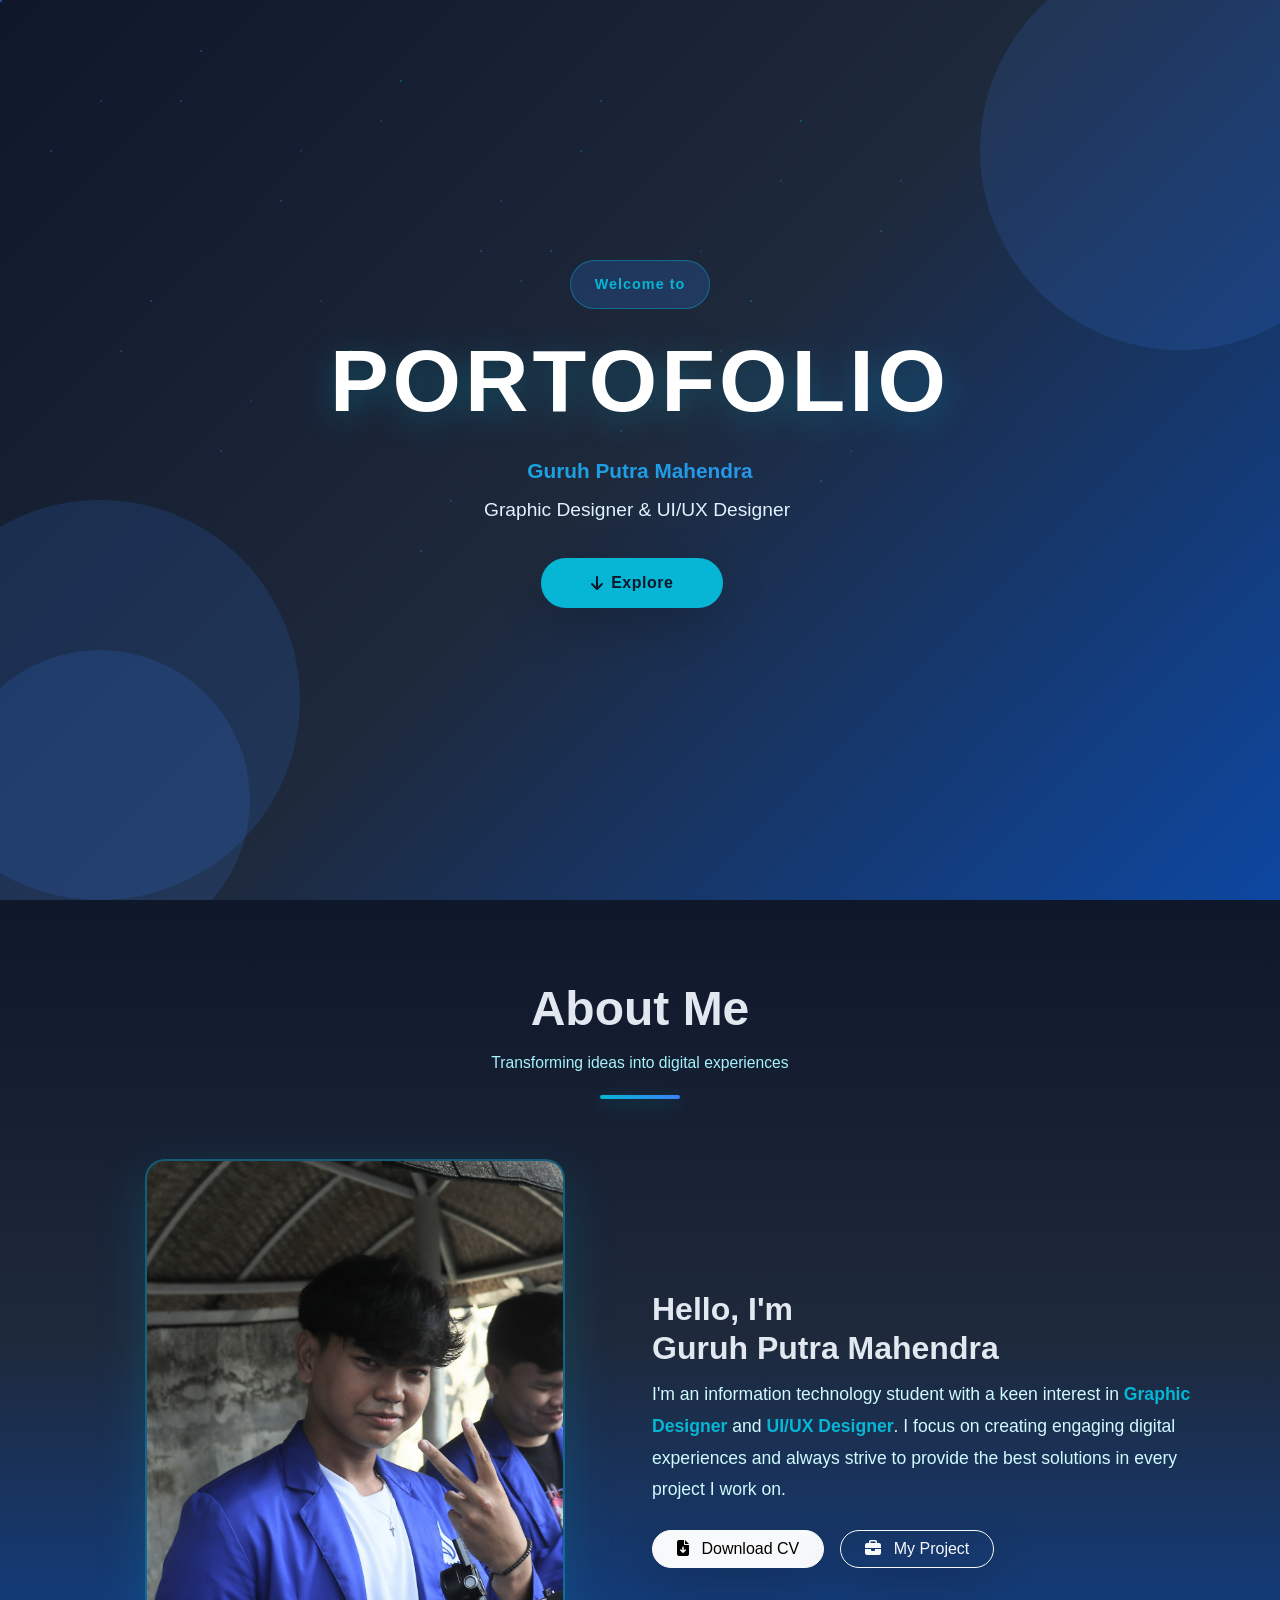
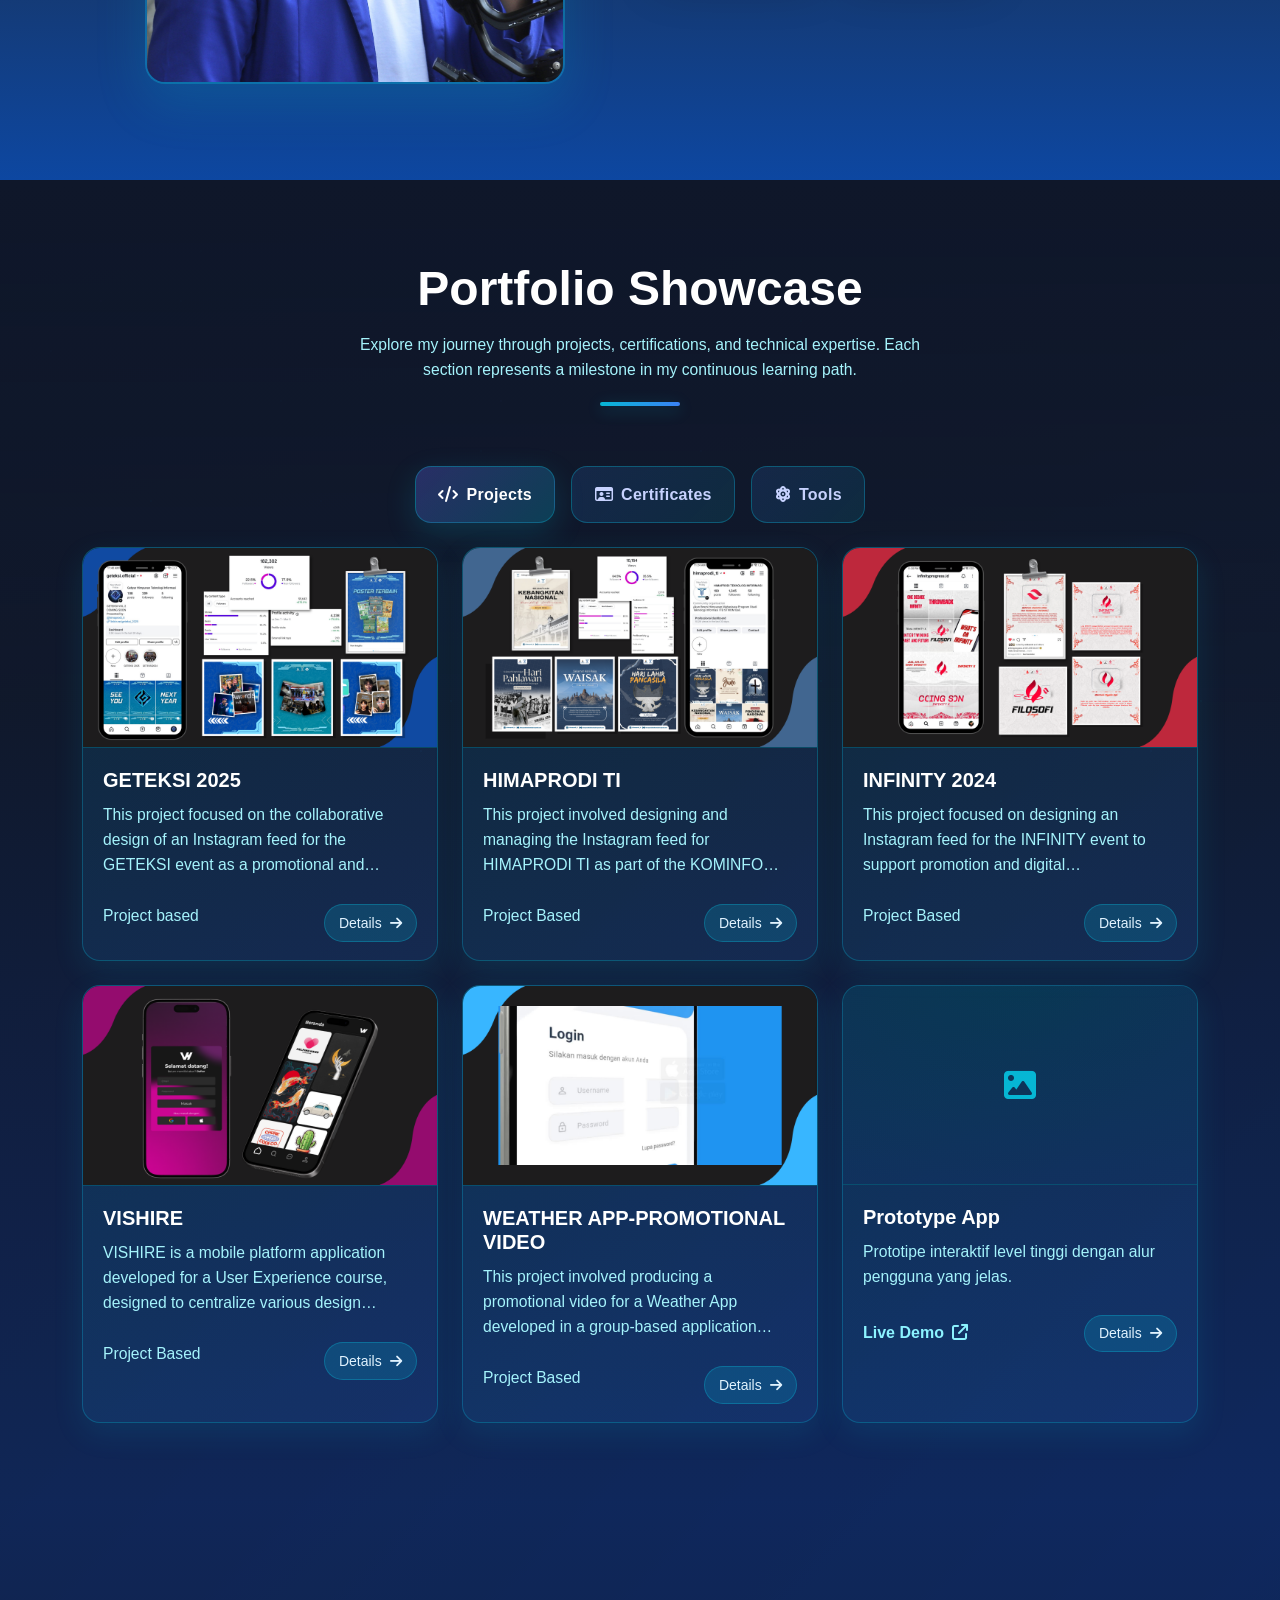
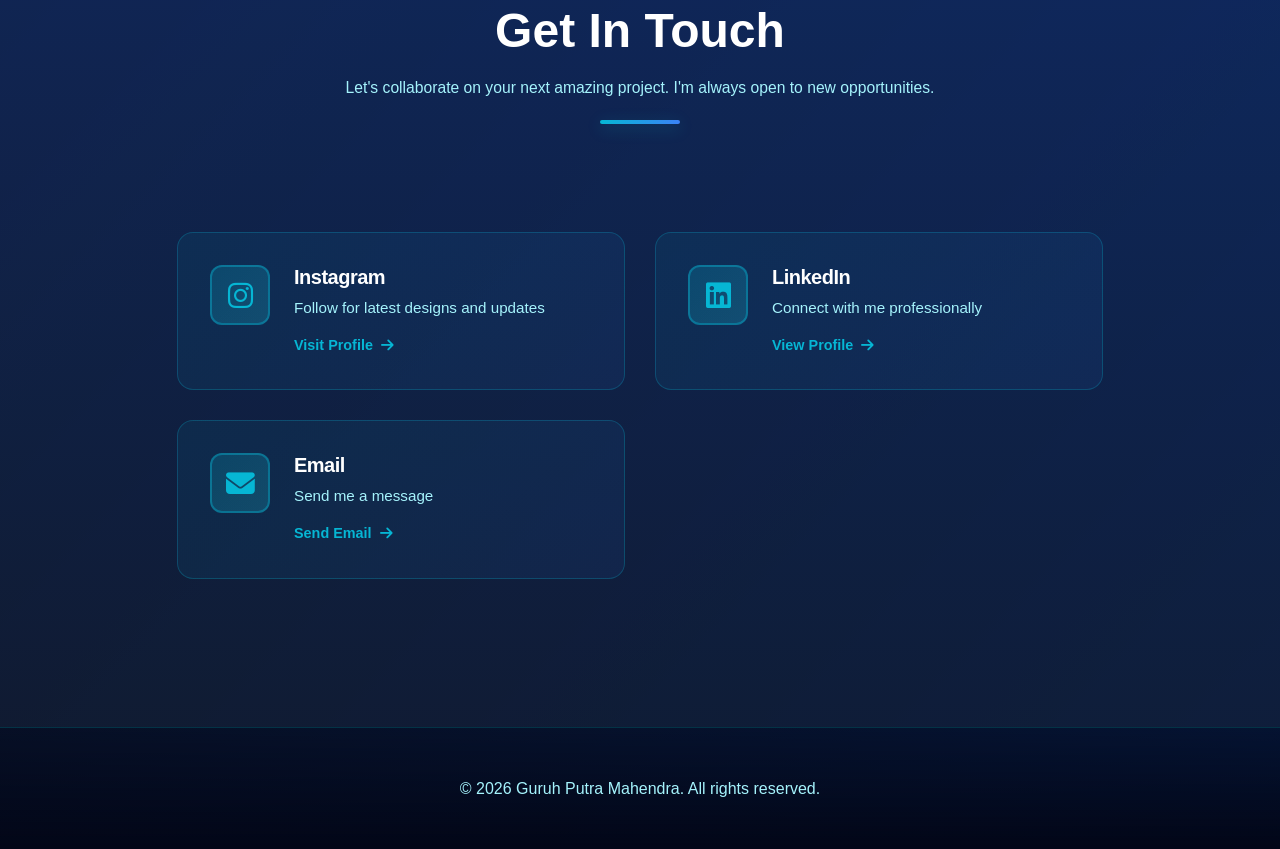
==== commit a328d30e: "perbaruan" ====
--- a/index.html
+++ b/index.html
@@ -285,6 +285,12 @@
                             <div class="tech-name">Premiere</div>
                         </div>
                     </div>
+                                        <div class="col-6 col-md-4 col-lg-3 portfolio-item" data-category="tech">
+                        <div class="tech-badge tilt reveal">
+                            <div class="tech-icon"><img src="assets/image/tools/cisco-packet-tracer.png" alt="Cisco Packet Tracer"></div>
+                            <div class="tech-name">Cisco Packet Tracer</div>
+                        </div>
+                    </div>
                 </div>
             </div>
         </div>
@@ -328,23 +334,15 @@
                                 </a>
 
                                 <!-- Email -->
-                                <a href="mailto:guruhputra306@gmail.com" class="contact-info-card reveal">
+                                <a href="https://mail.google.com/mail/?view=cm&fs=1&to=guruhputra306@gmail.com" target="_blank" rel="noopener noreferrer"class="contact-info-card reveal">
                                     <div class="card-icon">
                                         <i class="fas fa-envelope"></i>
                                     </div>
                                     <div class="card-content">
                                         <h4>Email</h4>
-                                        <p>guruhputra306@gmail.com</p>
+                                        <p>Send me a message</p>
                                         <span class="contact-link-text">Send Email <i class="fas fa-arrow-right ms-2"></i></span>
                                     </div>
-                                </a>
-                            </div>
-
-                            <!-- CTA Message -->
-                            <div class="contact-cta reveal">
-                                <p>Whether you have a question or just want to say hi, feel free to get in touch!</p>
-                                <a href="mailto:guruhputra306@gmail.com" class="btn btn-light rounded-pill px-5 shadow-lg">
-                                    <i class="fas fa-paper-plane me-2"></i> Send Message
                                 </a>
                             </div>
                         </div>
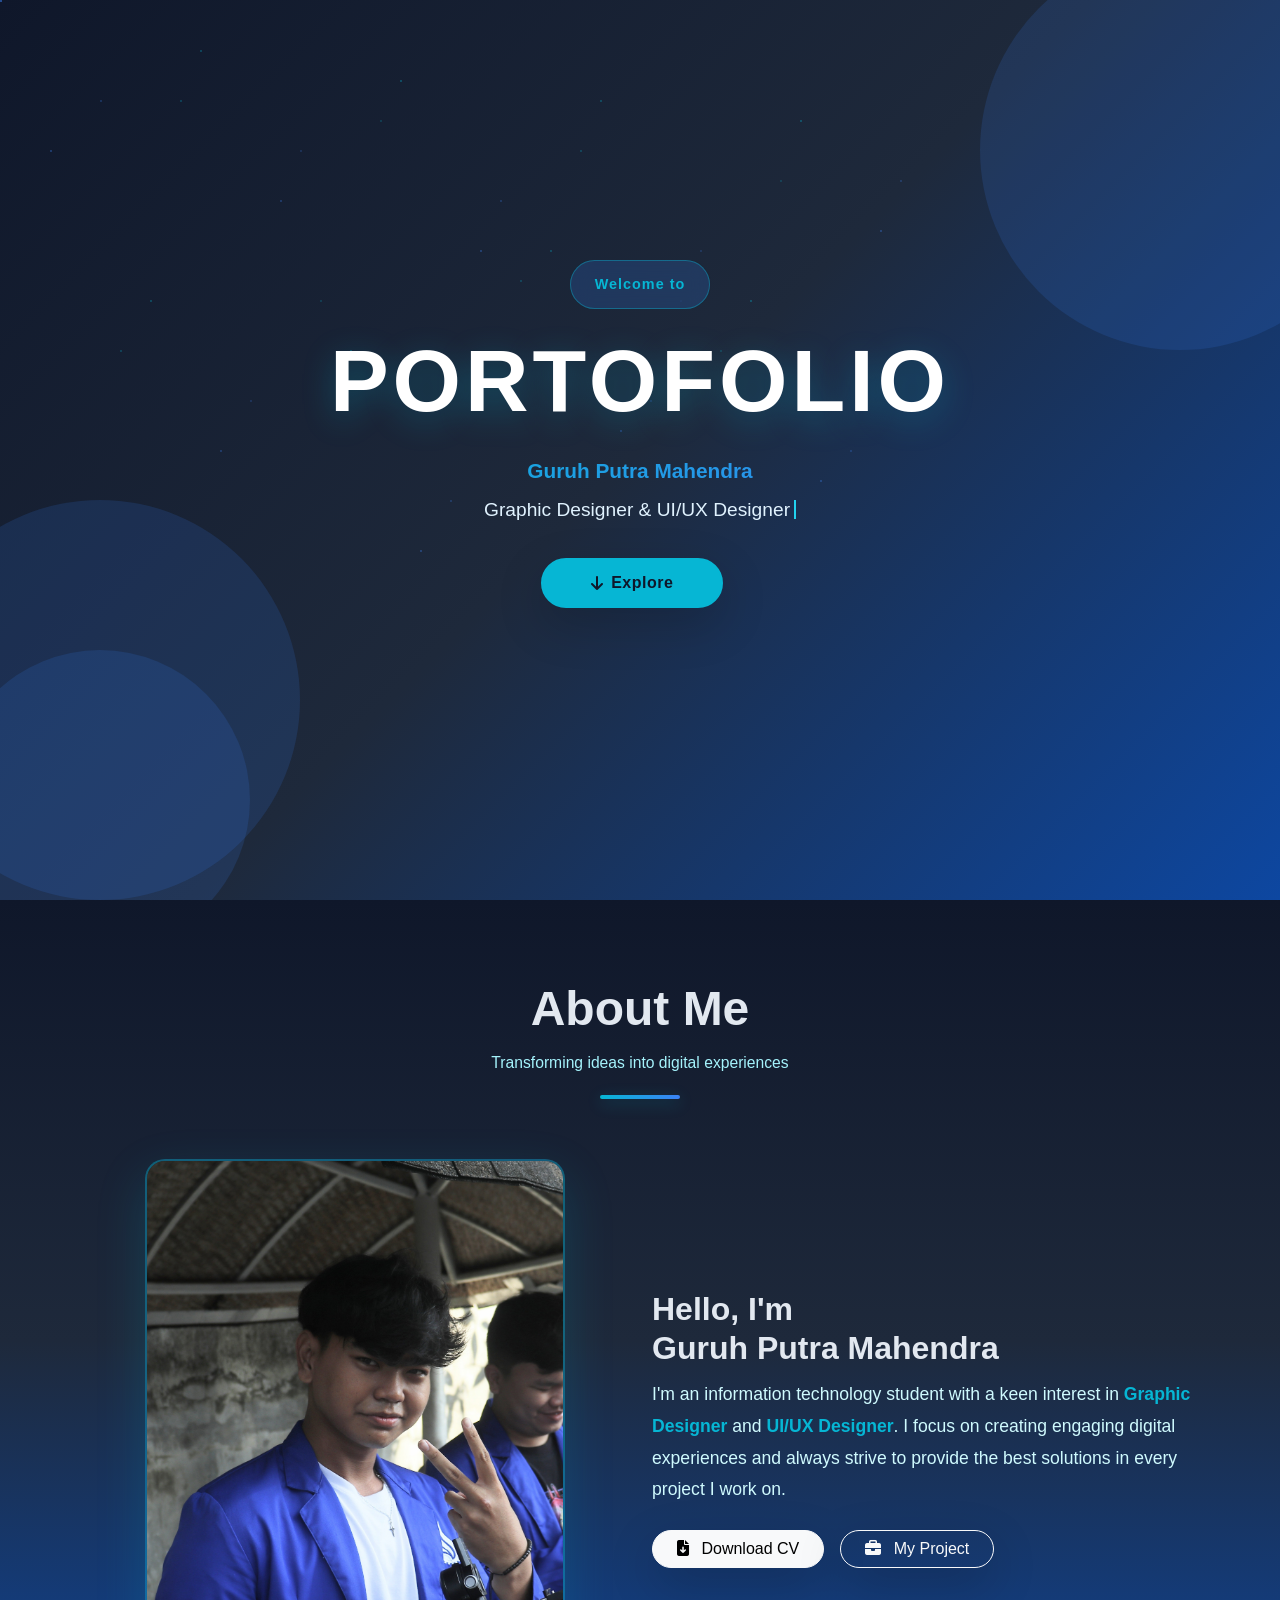
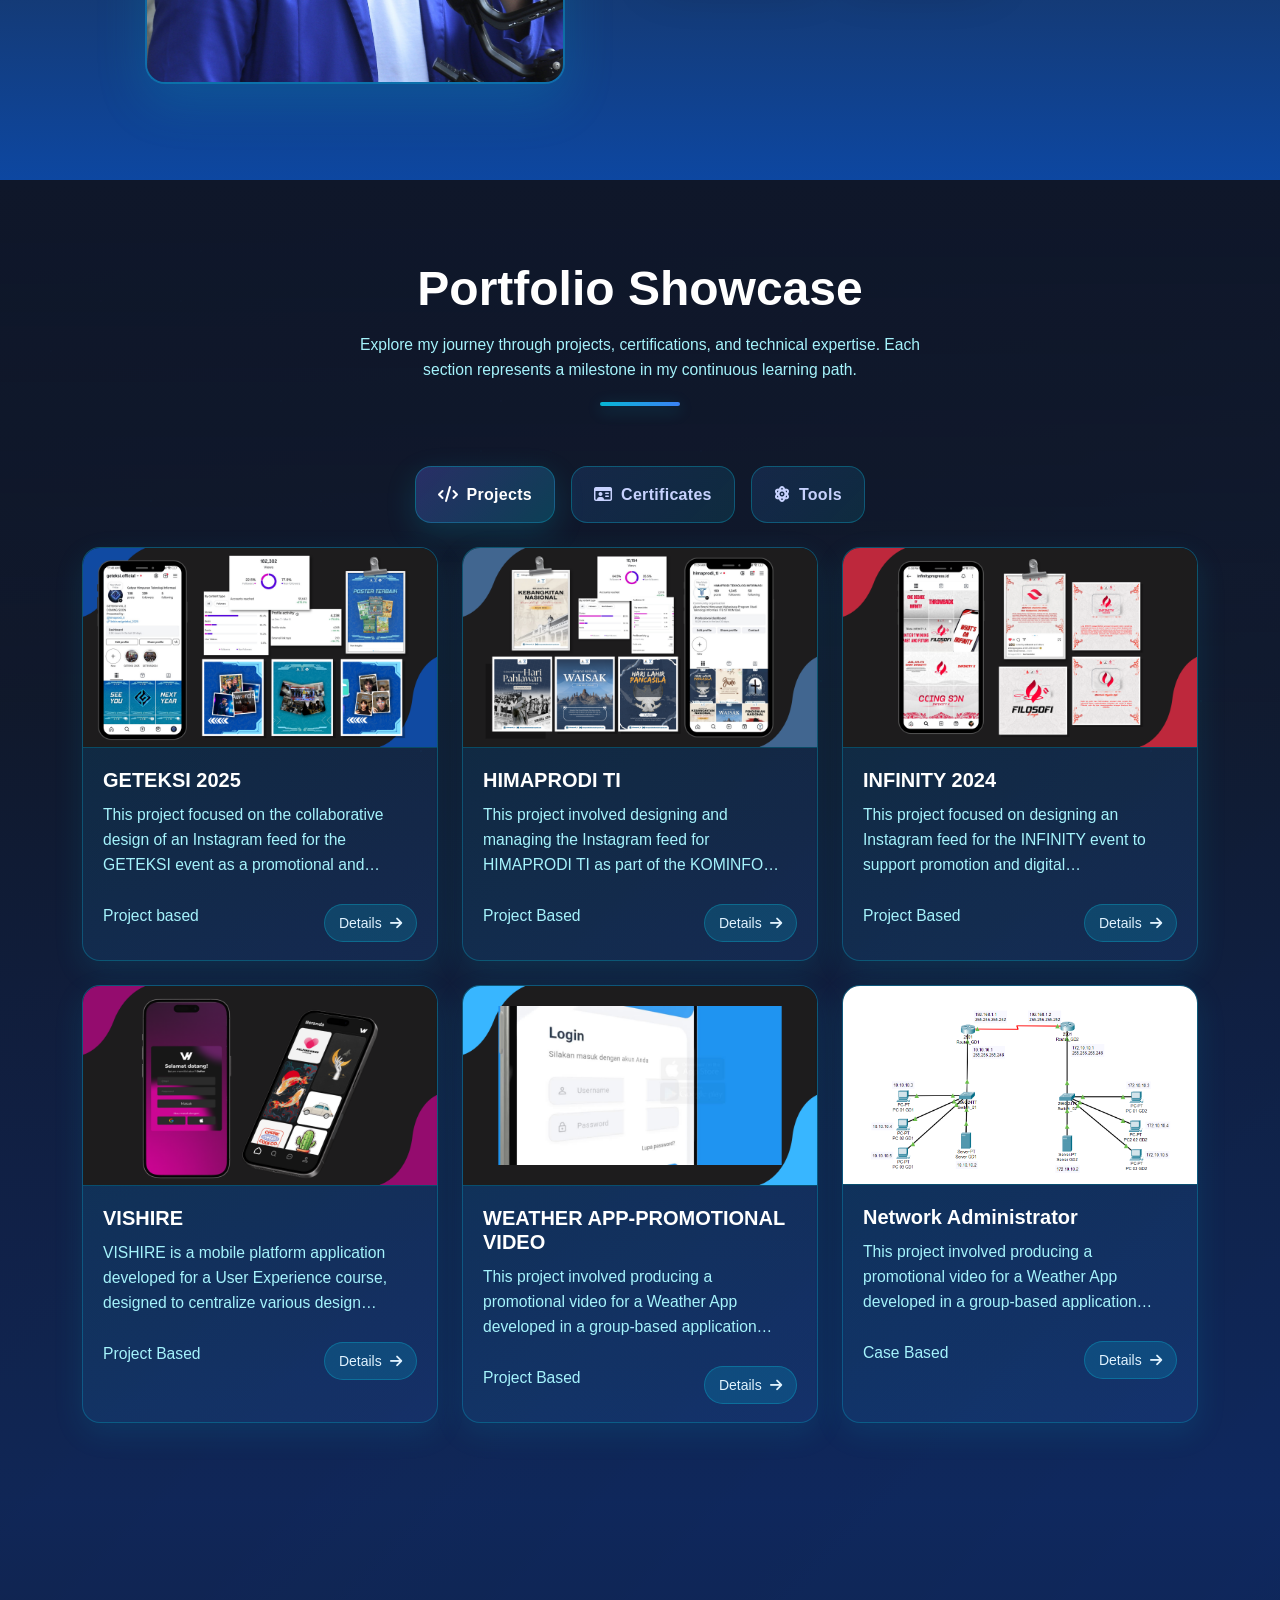
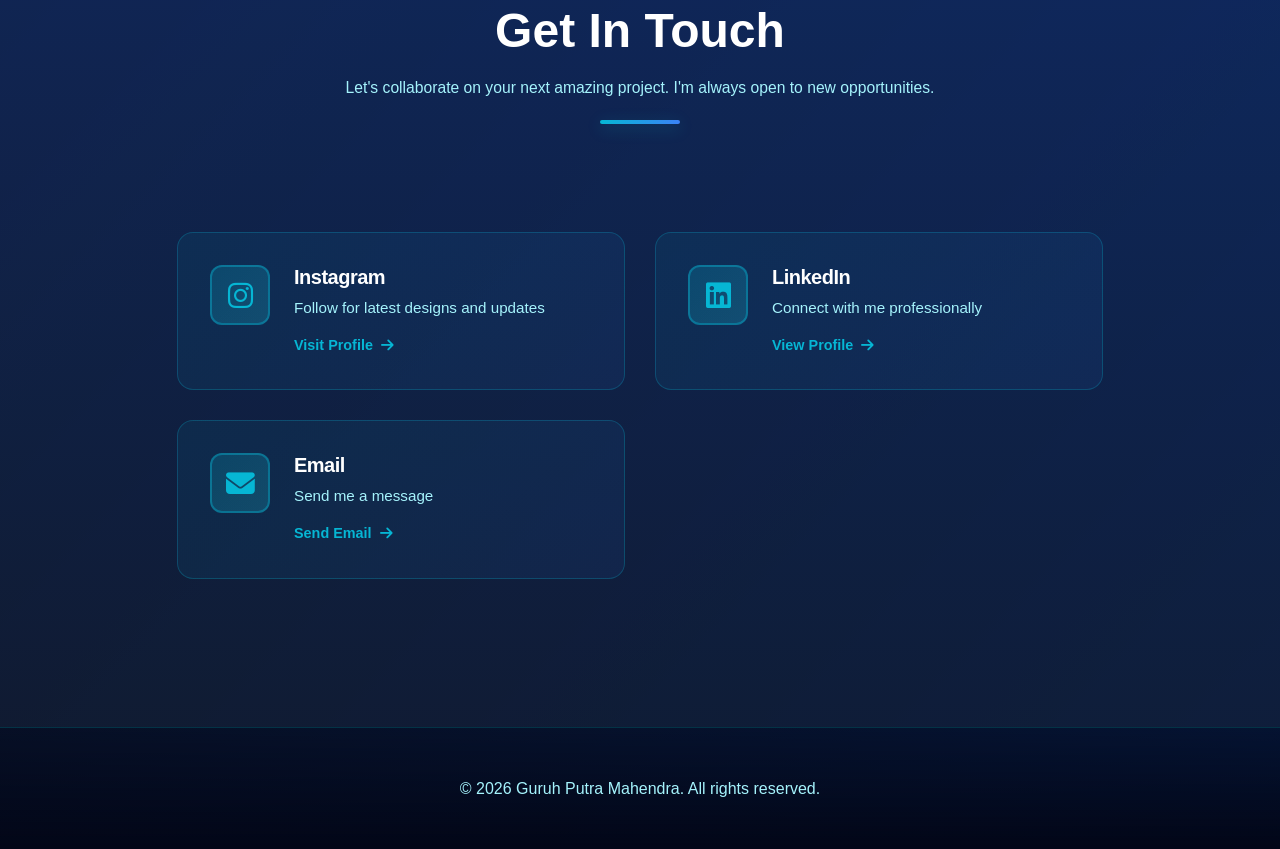
==== commit 3f3a8092: "perbaruan" ====
--- a/index.html
+++ b/index.html
@@ -233,23 +233,22 @@
                         </div>
                     </div>
                     <!-- Item 6 -->
-                    <div class="col-12 col-md-6 col-lg-4 portfolio-item" data-category="projects">
+                                        <div class="col-12 col-md-6 col-lg-4 portfolio-item" data-category="projects">
                         <div class="portfolio-card tilt reveal">
                             <div class="portfolio-preview">
-                                <div class="preview-placeholder">
-                                    <i class="fas fa-image"></i>
+                                <img src="assets/image/project/cisco.png" alt="cisco Project Image">
+                            </div>
+                            <div class="portfolio-body">
+                                <h5>Network Administrator</h5>
+                                <p class="portfolio-desc">This project involved producing a promotional video for a Weather App developed in a group-based application assignment, aimed at introducing the app, showcasing its core features, and communicating its benefits through engaging visual storytelling. I was responsible for editing and producing the video, focusing on clarity, pacing, and visual coherence to ensure the content accurately represented the application and enhanced its overall presentation and appeal.</p>
+                                <div class="card-actions d-flex justify-content-between align-items-center">
+                                    <p class="portfolio-desc">Case Based</p>
+                                    <a href="projects/cisco.html" class="btn btn-details btn-sm">Details <i class="fa-solid fa-arrow-right ms-1"></i></a>
                                 </div>
                             </div>
-                            <div class="portfolio-body">
-                                <h5>Prototype App</h5>
-                                <p class="portfolio-desc">Prototipe interaktif level tinggi dengan alur pengguna yang jelas.</p>
-                                <div class="card-actions d-flex justify-content-between align-items-center">
-                                    <a href="#" class="link-demo" target="_blank" rel="noopener">Live Demo <i class="fa-solid fa-arrow-up-right-from-square ms-1"></i></a>
-                                    <button class="btn btn-details btn-sm">Details <i class="fa-solid fa-arrow-right ms-1"></i></button>
-                                </div>
-                            </div>
-                        </div>
-                    </div>
+                        </div>
+                    </div>
+
                 <!-- Certificates -->
                     <div class="col-12 col-md-6 col-lg-4 portfolio-item" data-category="certificates">
                         <div class="cert-card tilt reveal">
--- a/style.css
+++ b/style.css
@@ -783,6 +783,7 @@
     line-height: 1.6;
     display: -webkit-box;
     -webkit-line-clamp: 3;
+    line-clamp: 3;
     -webkit-box-orient: vertical;
     overflow: hidden;
 }
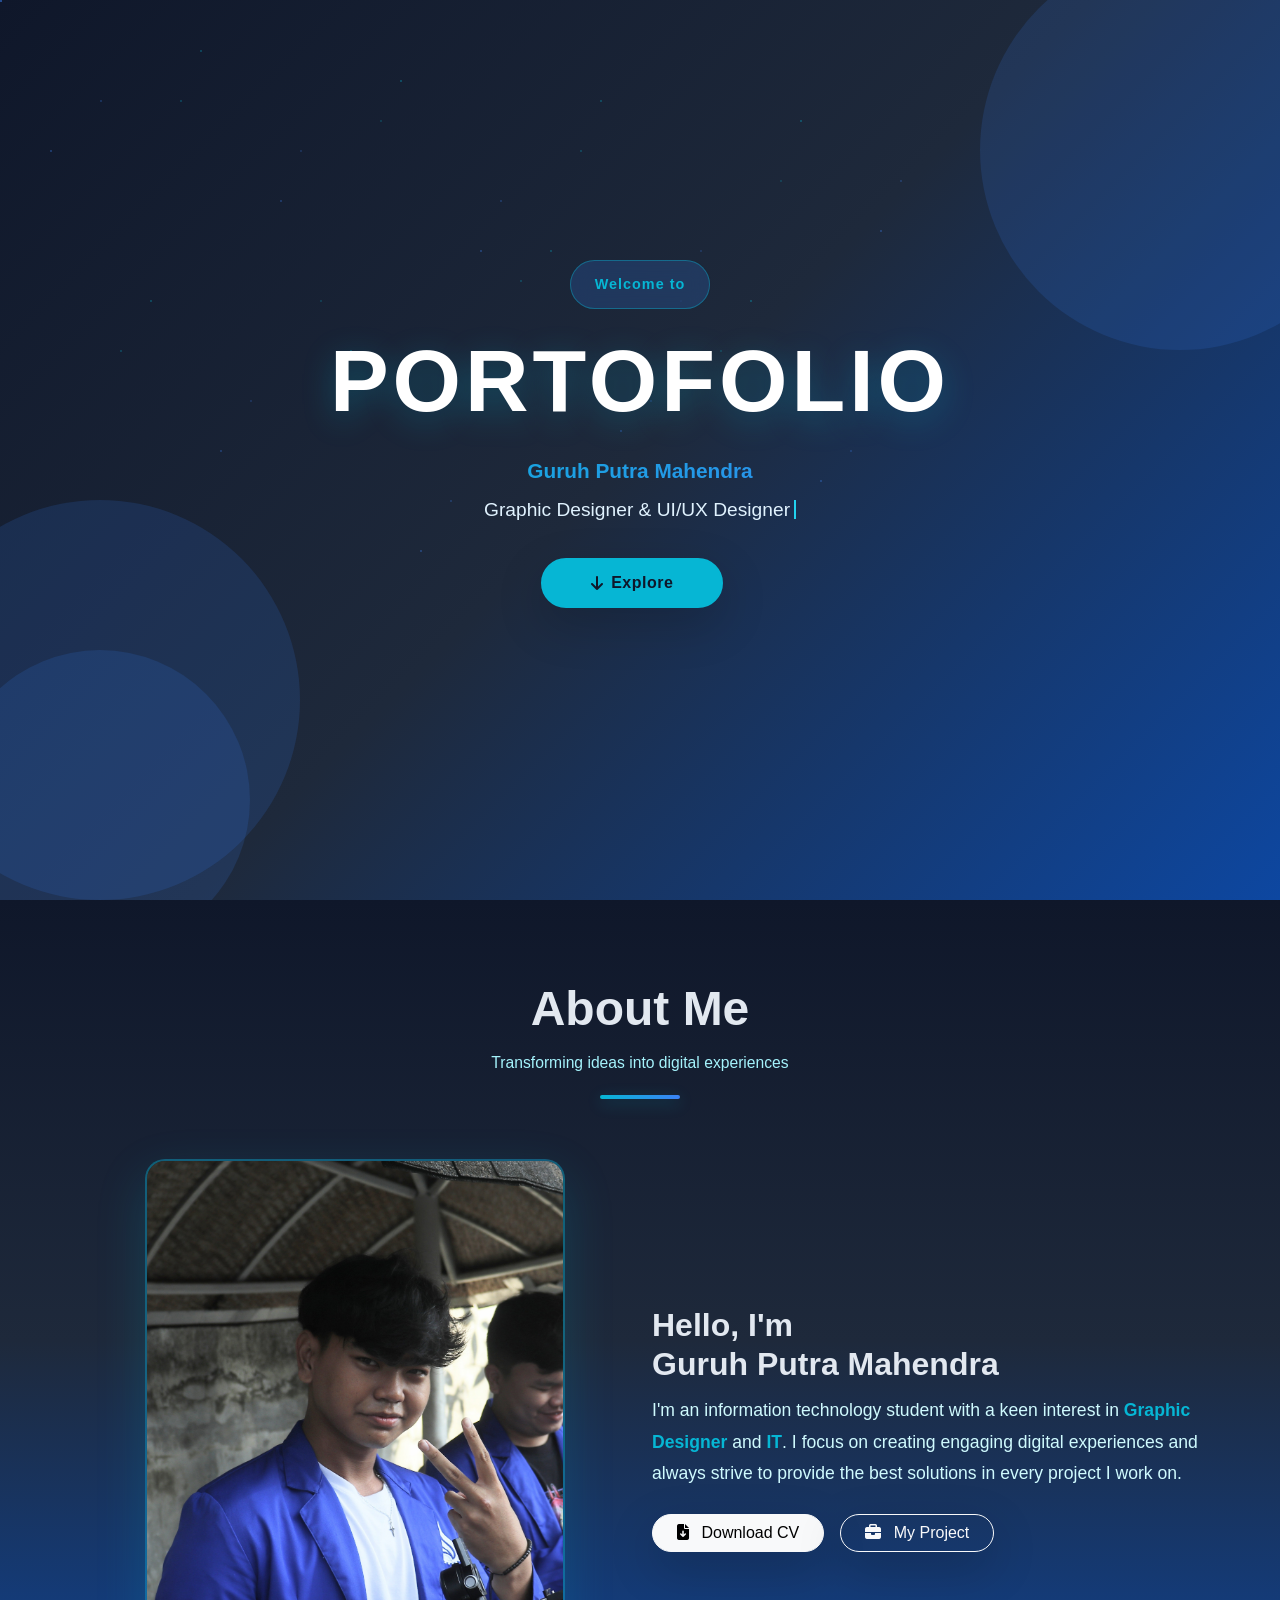
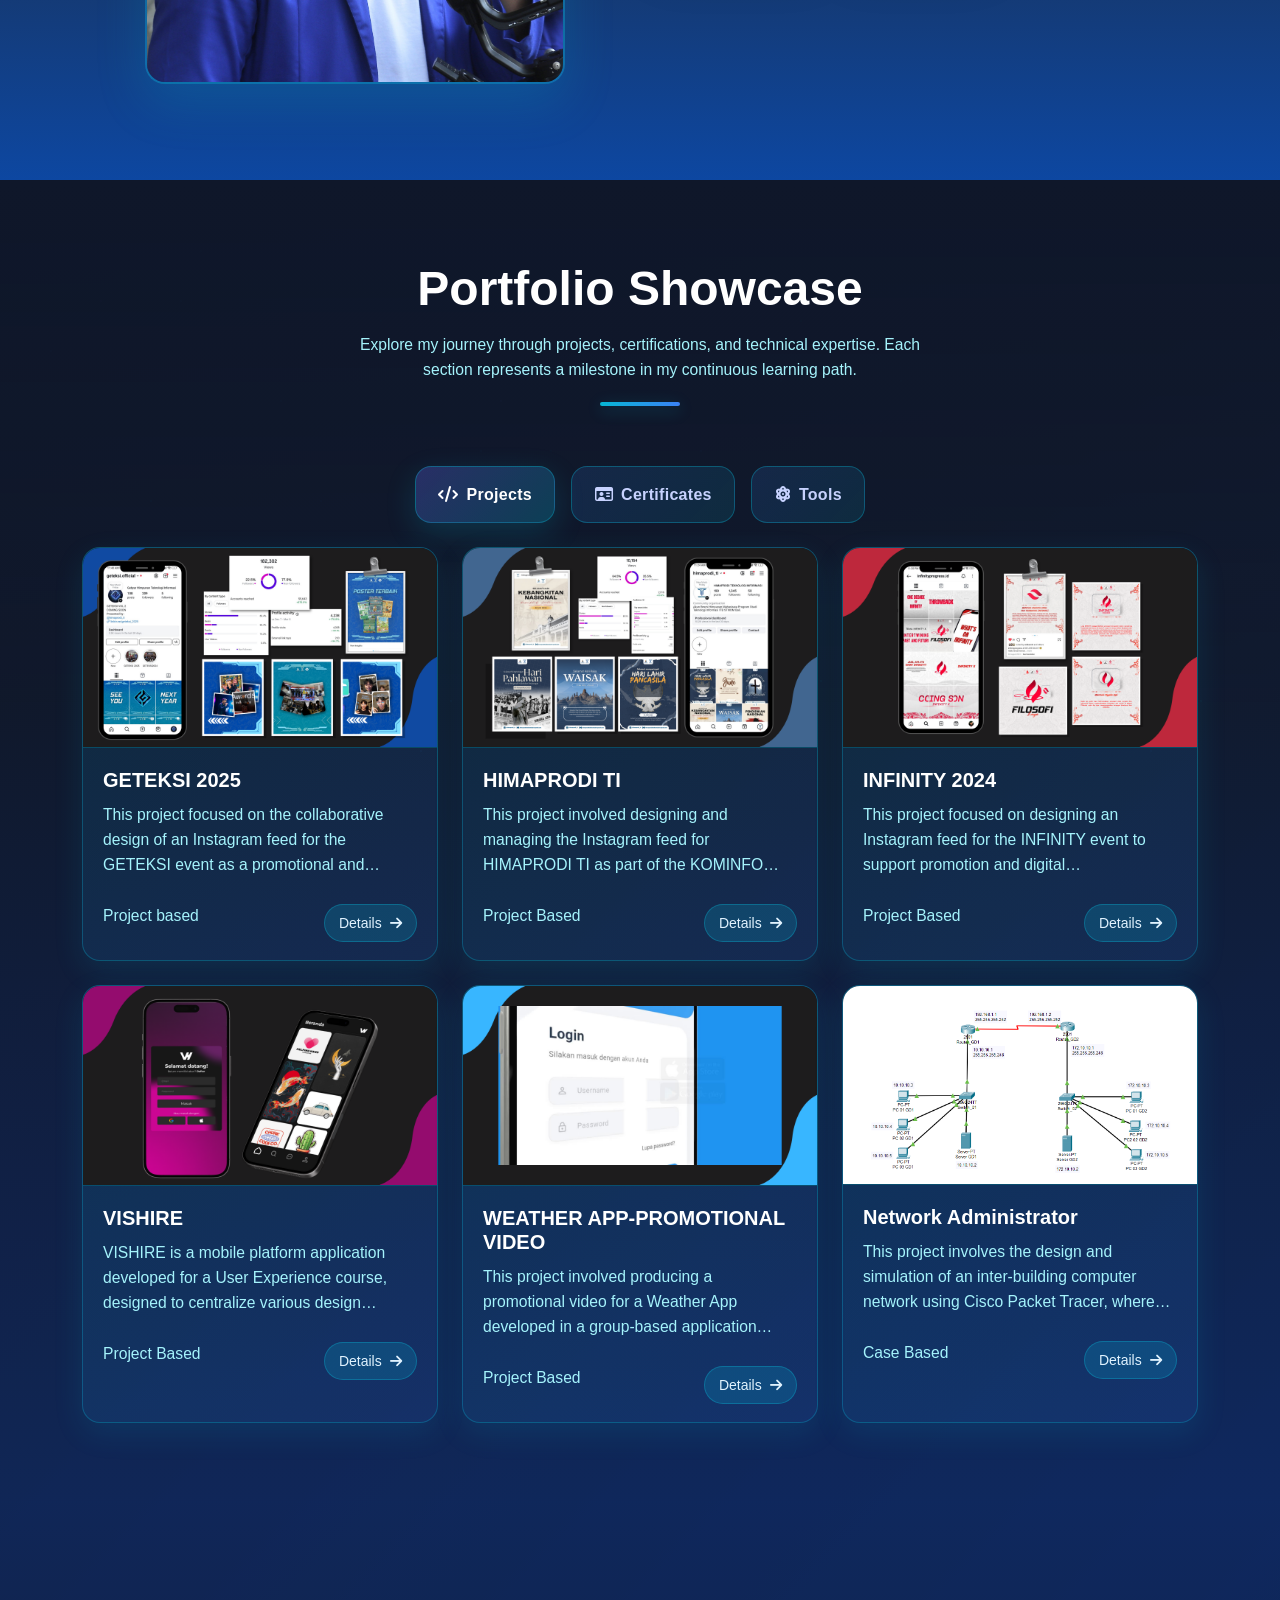
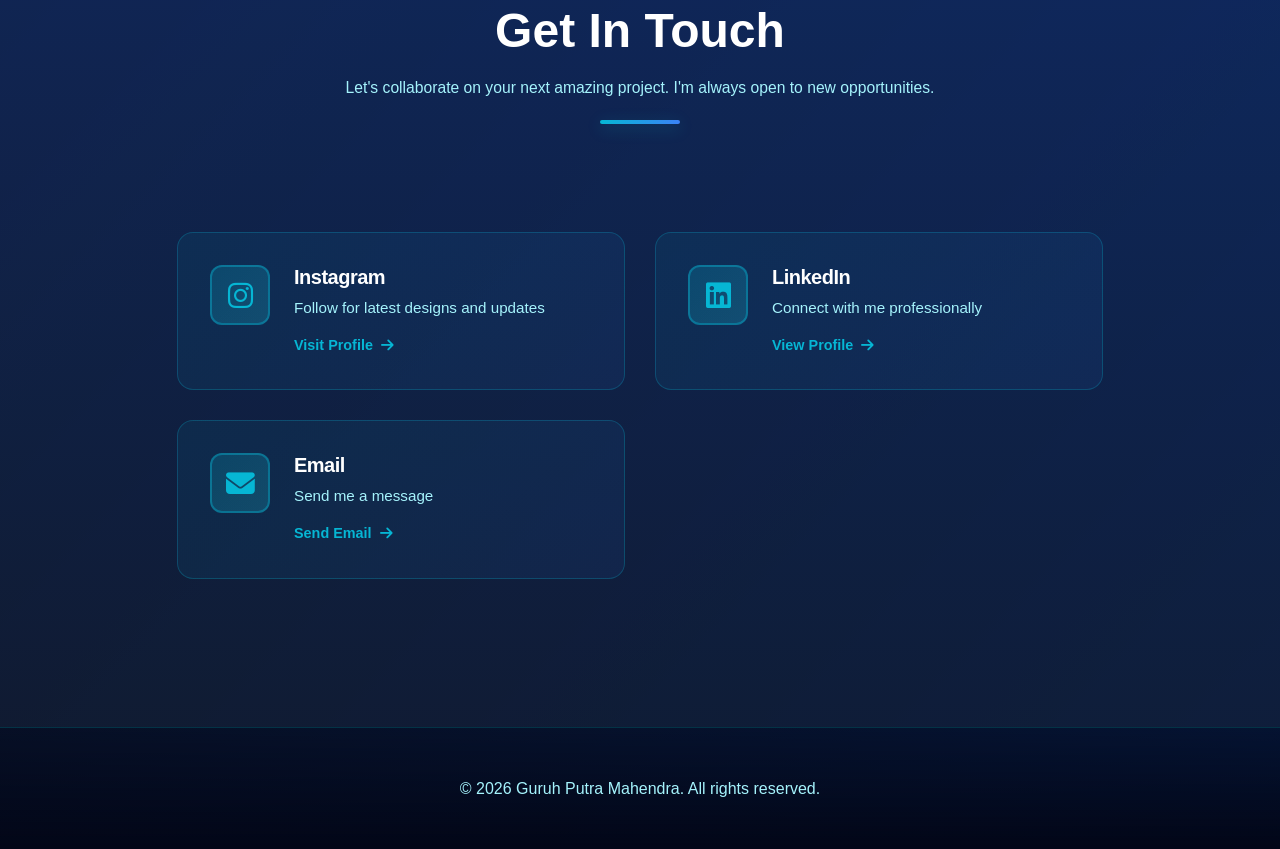
==== commit dacf8aba: "perbaruan" ====
--- a/index.html
+++ b/index.html
@@ -119,7 +119,7 @@
                     <div class="col-lg-6">
                         <h2>Hello, I'm <br>Guruh Putra Mahendra</h2>
                         <p class="about-text">
-                            I'm an information technology student with a keen interest in <span class="text-accent">Graphic Designer</span> and <span class="text-accent">UI/UX Designer</span>. I focus on creating engaging digital experiences and always strive to provide the best solutions in every project I work on.
+                            I'm an information technology student with a keen interest in <span class="text-accent">Graphic Designer</span> and <span class="text-accent">IT</span>. I focus on creating engaging digital experiences and always strive to provide the best solutions in every project I work on.
                         </p>
                         <div class="about-actions d-flex flex-wrap align-items-center gap-3 mt-3">
                             <a href="assets/documents/CV.Guruh Putra Mahendra (1).pdf" download="CV_Guruh_Putra_Mahendra.pdf" class="btn btn-light rounded-pill px-4 shadow-lg">
@@ -240,7 +240,7 @@
                             </div>
                             <div class="portfolio-body">
                                 <h5>Network Administrator</h5>
-                                <p class="portfolio-desc">This project involved producing a promotional video for a Weather App developed in a group-based application assignment, aimed at introducing the app, showcasing its core features, and communicating its benefits through engaging visual storytelling. I was responsible for editing and producing the video, focusing on clarity, pacing, and visual coherence to ensure the content accurately represented the application and enhanced its overall presentation and appeal.</p>
+                                <p class="portfolio-desc">This project involves the design and simulation of an inter-building computer network using Cisco Packet Tracer, where two separate LANs are interconnected through routers using efficient IP subnetting and static routing to enable reliable data communication.</p>
                                 <div class="card-actions d-flex justify-content-between align-items-center">
                                     <p class="portfolio-desc">Case Based</p>
                                     <a href="projects/cisco.html" class="btn btn-details btn-sm">Details <i class="fa-solid fa-arrow-right ms-1"></i></a>
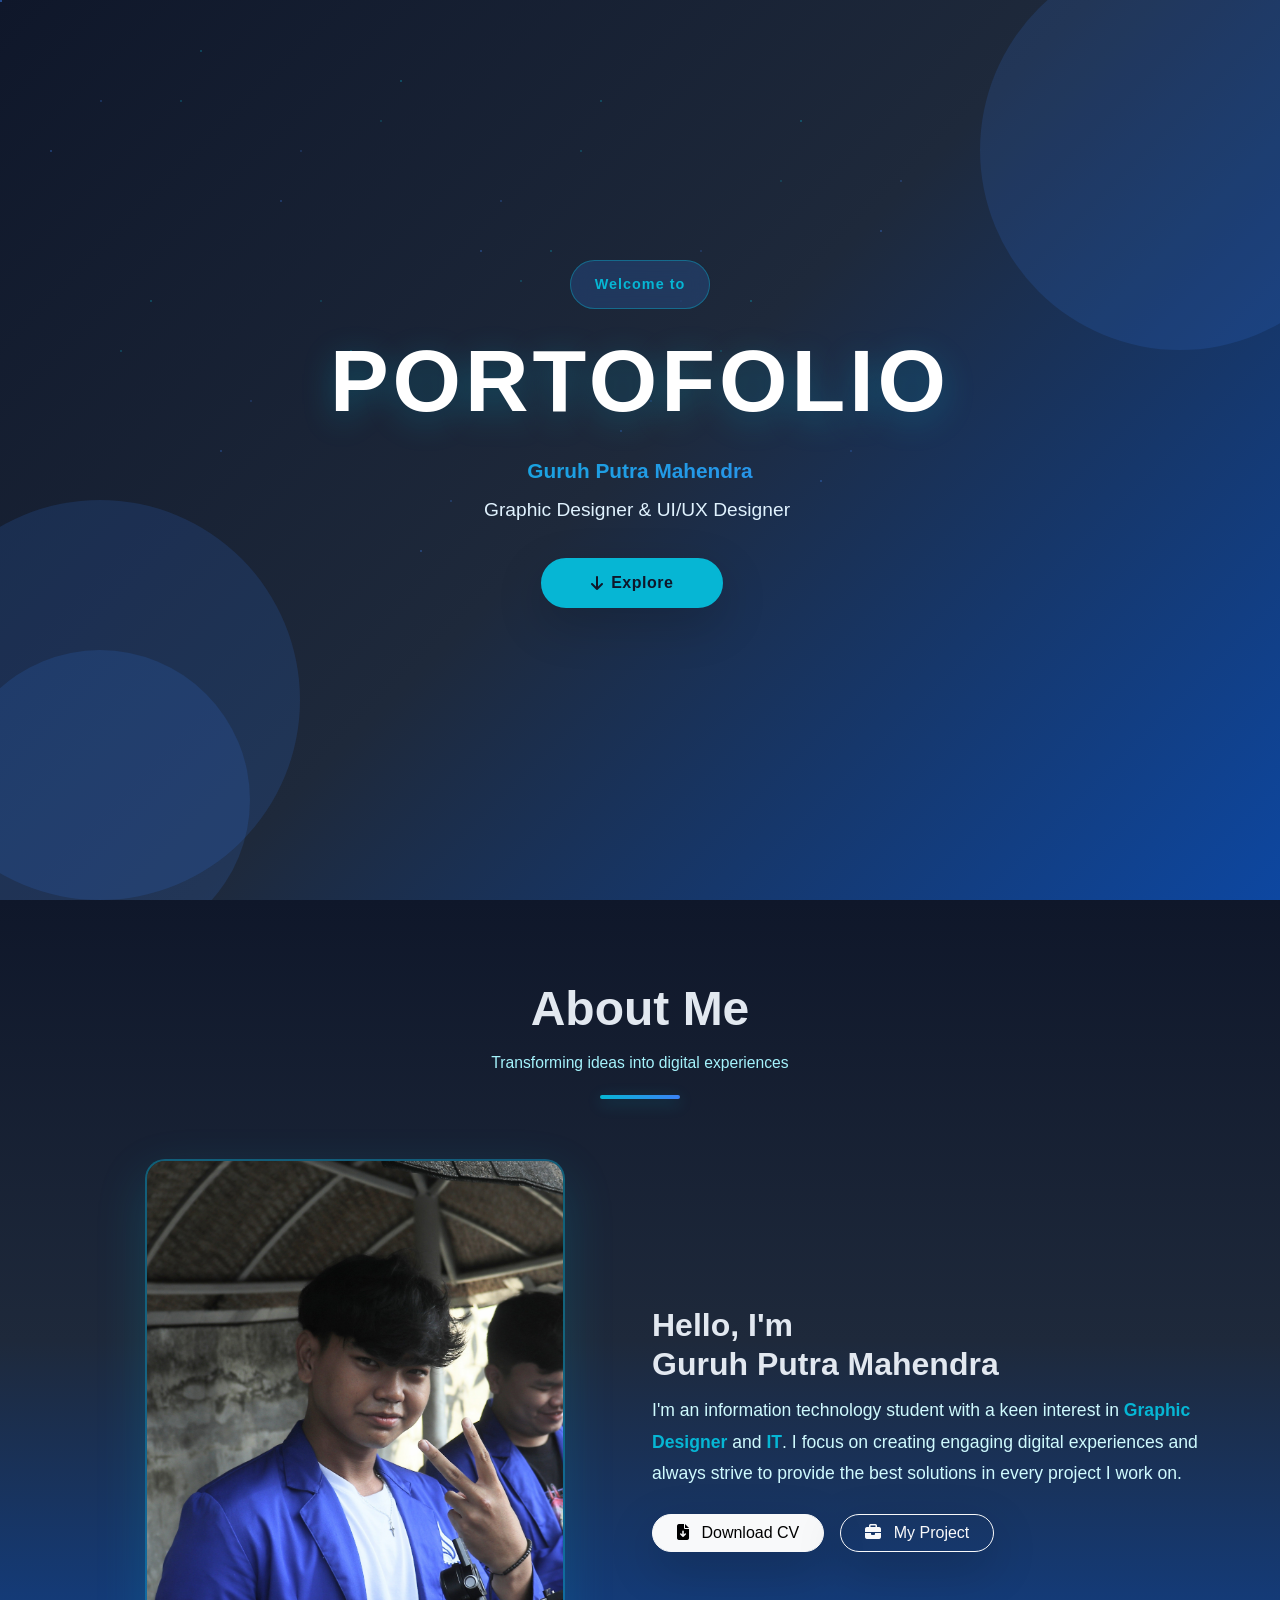
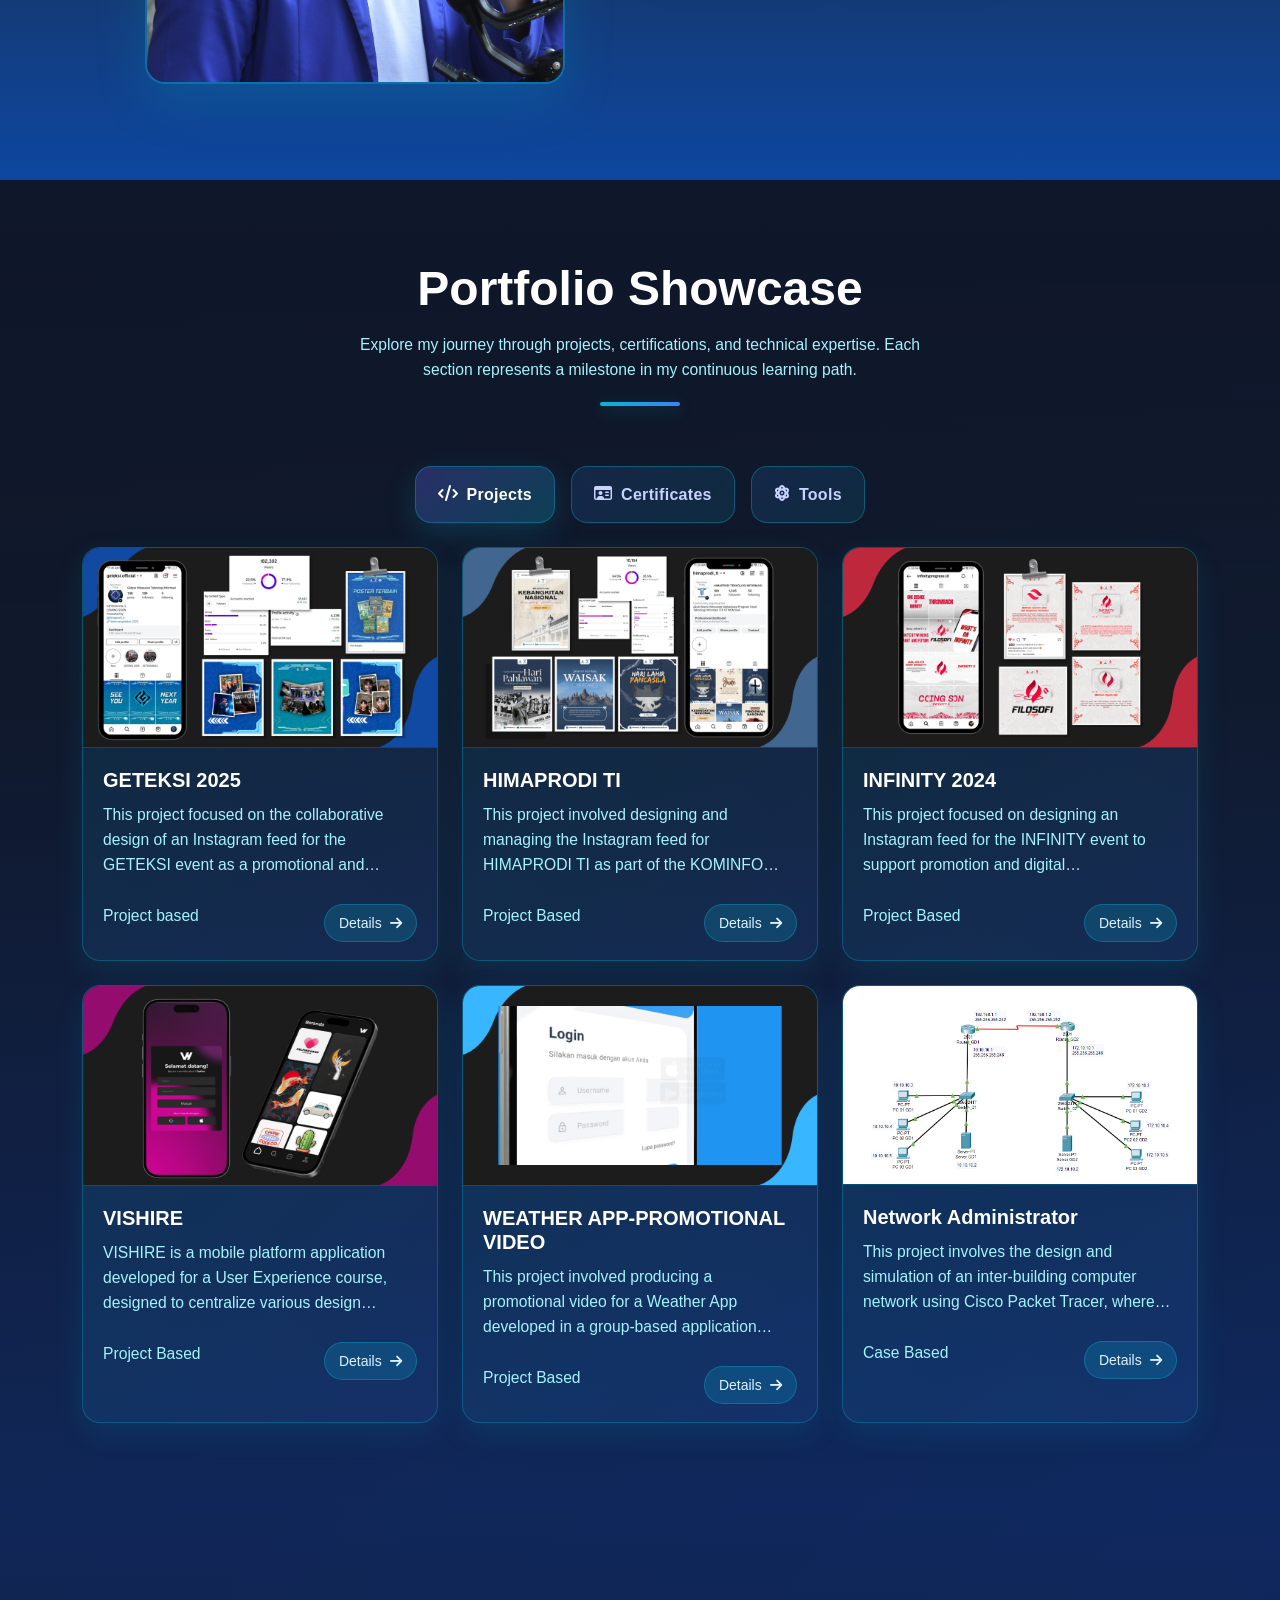
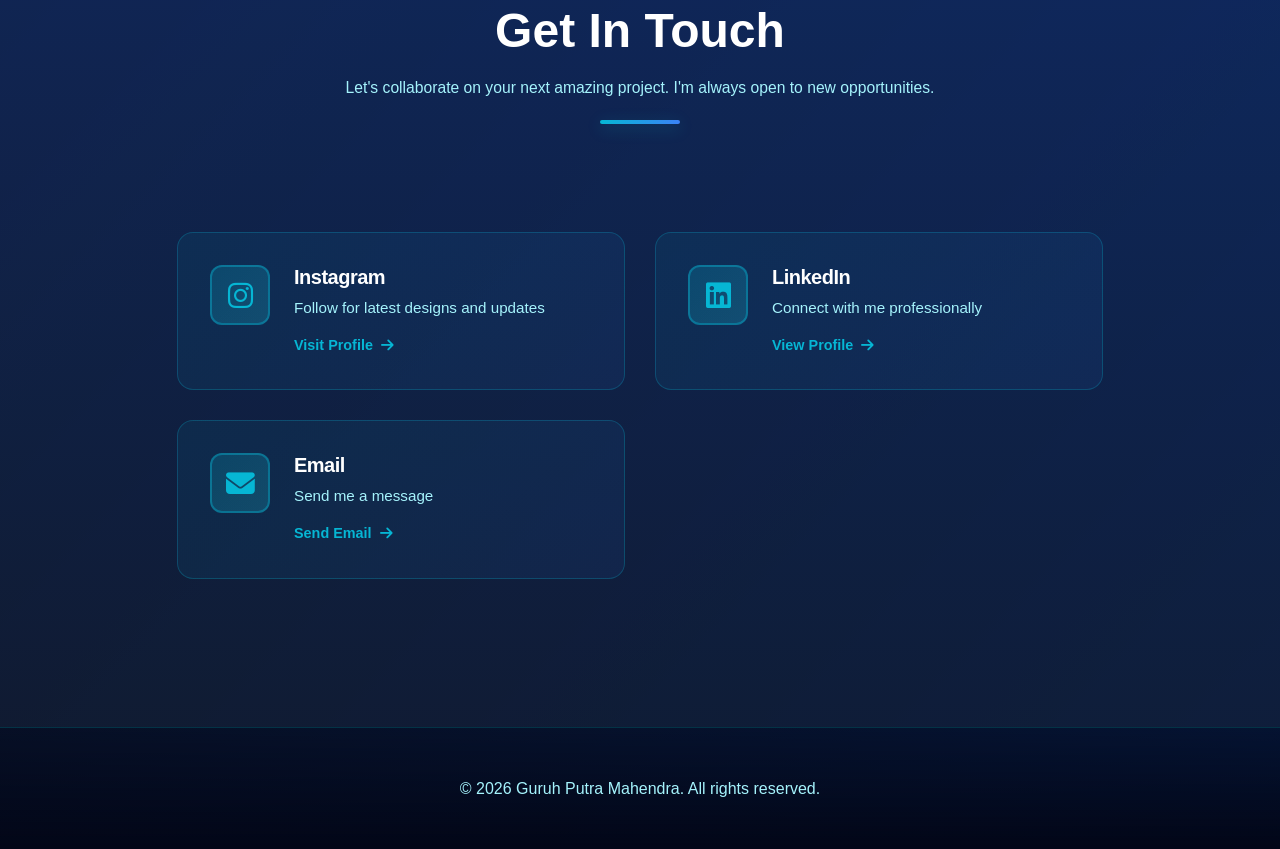
==== commit fe1074d0: "penambahan certif" ====
--- a/index.html
+++ b/index.html
@@ -258,7 +258,14 @@
                             </div>
                         </div>
                     </div>
-
+                    <div class="col-12 col-md-6 col-lg-4 portfolio-item" data-category="certificates">
+                        <div class="cert-card tilt reveal">
+                            <div class="cert-preview" data-src="assets/image/certif/Certificate Detail - CODEPOLITAN_page-0001.jpg">
+                                <img src="assets/image/certif/Certificate Detail - CODEPOLITAN_page-0001.jpg" alt="Certificate 01">
+                                <div class="cert-overlay"><i class="fa-solid fa-maximize me-2"></i>View Certificate</div>
+                            </div>
+                        </div>
+                    </div>
                     <!-- Tech Stack -->
                     <div class="col-6 col-md-4 col-lg-3 portfolio-item" data-category="tech">
                         <div class="tech-badge tilt reveal">
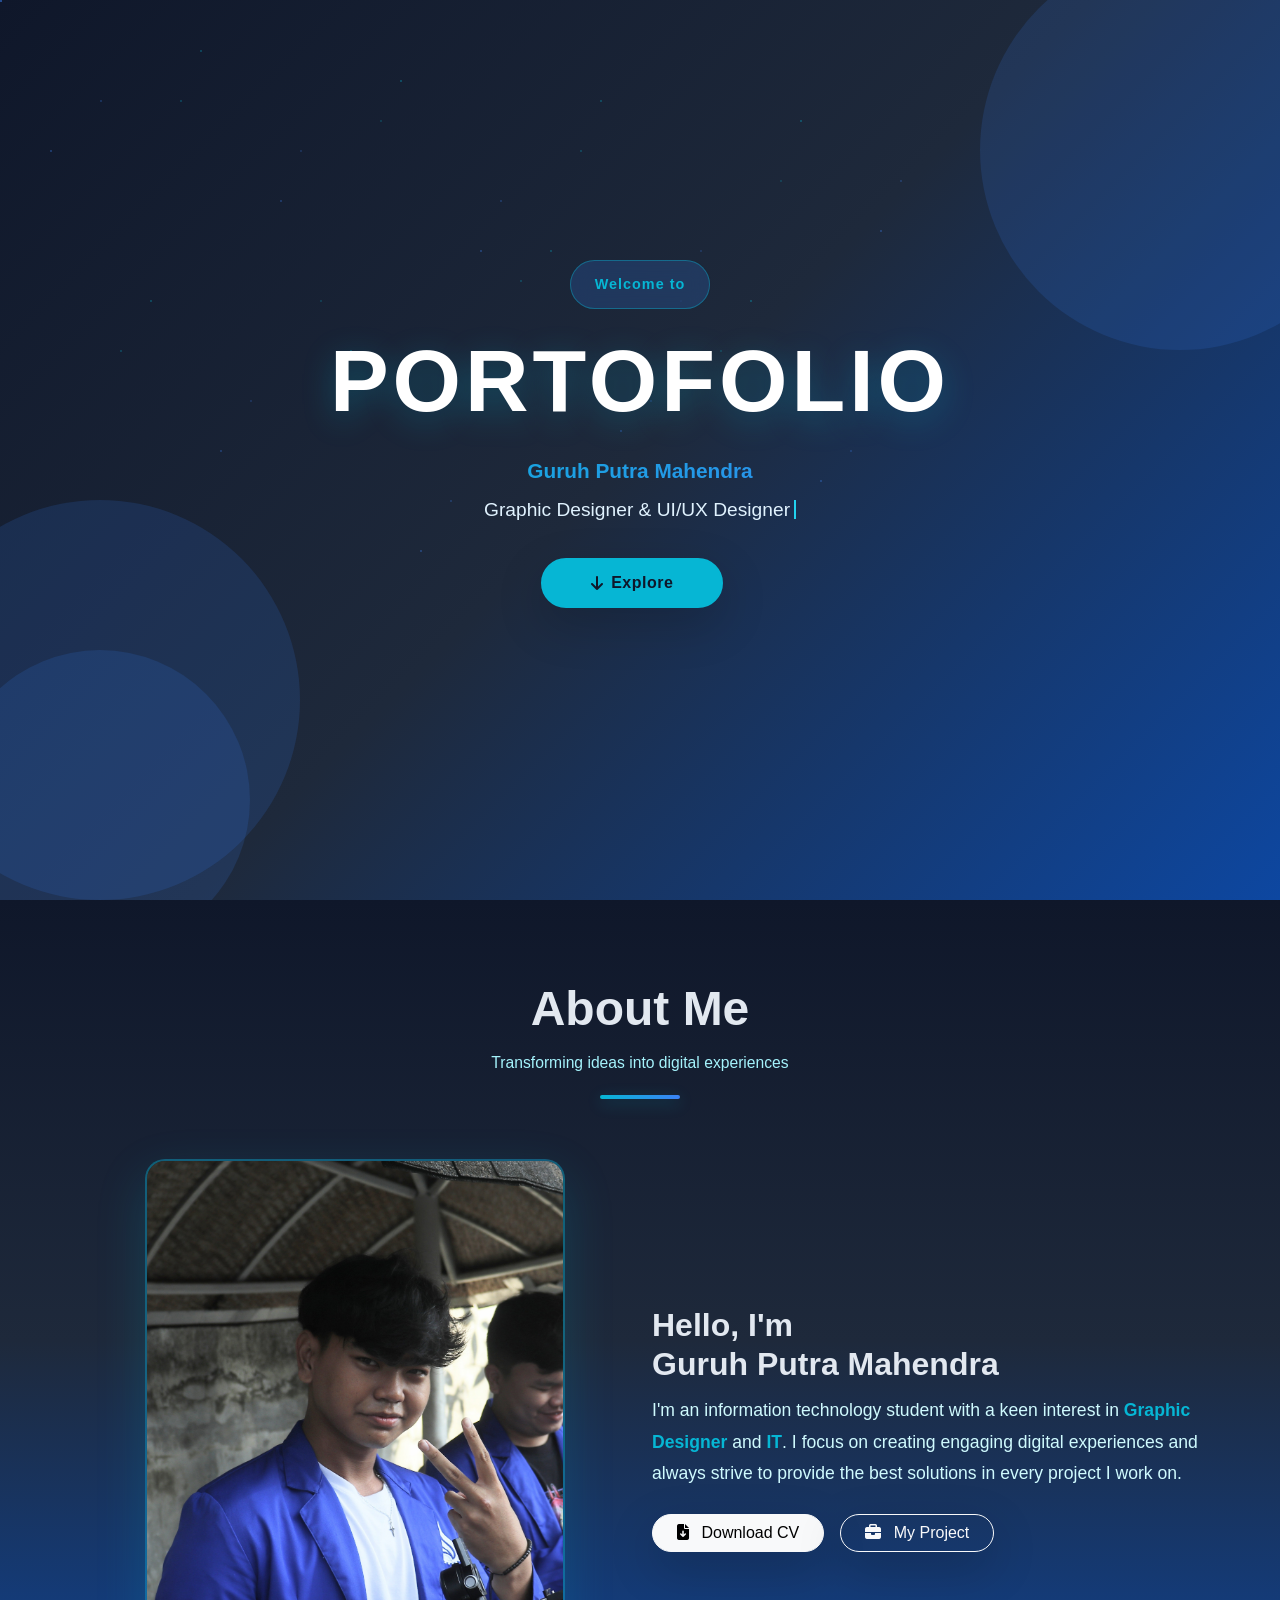
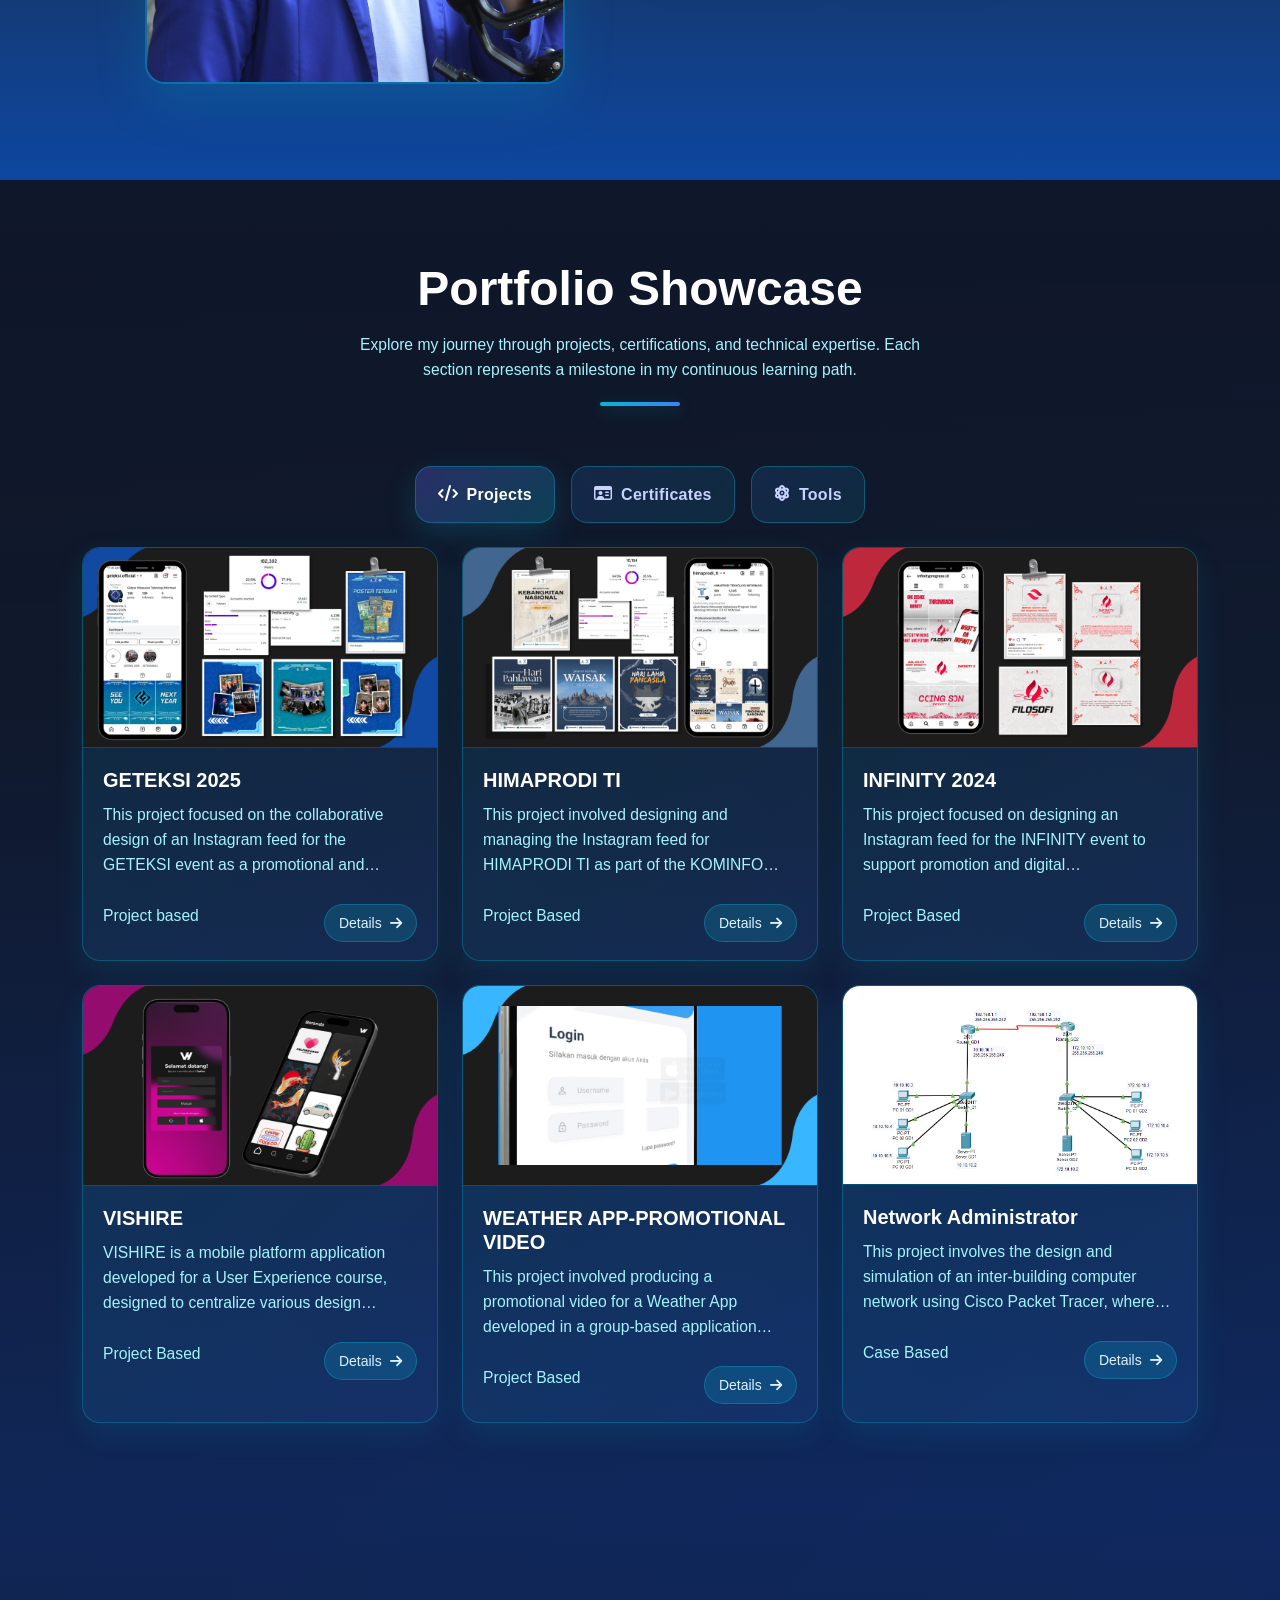
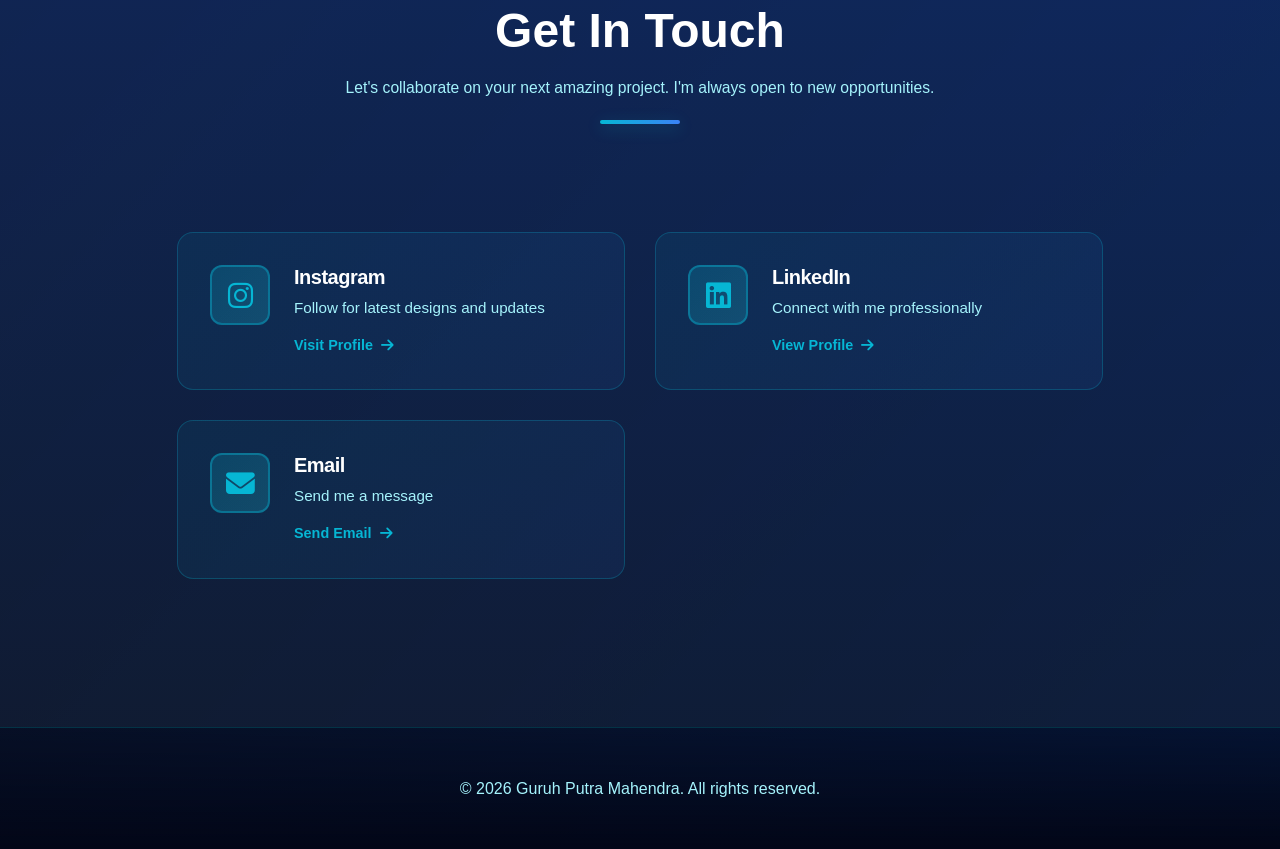
==== commit c3617de0: "penambahan certif" ====
--- a/index.html
+++ b/index.html
@@ -266,6 +266,22 @@
                             </div>
                         </div>
                     </div>
+                    <div class="col-12 col-md-6 col-lg-4 portfolio-item" data-category="certificates">
+                        <div class="cert-card tilt reveal">
+                            <div class="cert-preview" data-src="assets/image/certif/CC5ECBE13D (1)_page-0001.jpg">
+                                <img src="assets/image/certif/CC5ECBE13D (1)_page-0001.jpg" alt="Certificate 03">
+                                <div class="cert-overlay"><i class="fa-solid fa-maximize me-2"></i>View Certificate</div>
+                            </div>
+                        </div>
+                    </div>
+                    <div class="col-12 col-md-6 col-lg-4 portfolio-item" data-category="certificates">
+                        <div class="cert-card tilt reveal">
+                            <div class="cert-preview" data-src="assets/image/certif/Certificate Detail - CODEPOLITAN1_page-0001.jpg">
+                                <img src="assets/image/certif/Certificate Detail - CODEPOLITAN1_page-0001.jpg" alt="Certificate 04">
+                                <div class="cert-overlay"><i class="fa-solid fa-maximize me-2"></i>View Certificate</div>
+                            </div>
+                        </div>
+                    </div>
                     <!-- Tech Stack -->
                     <div class="col-6 col-md-4 col-lg-3 portfolio-item" data-category="tech">
                         <div class="tech-badge tilt reveal">
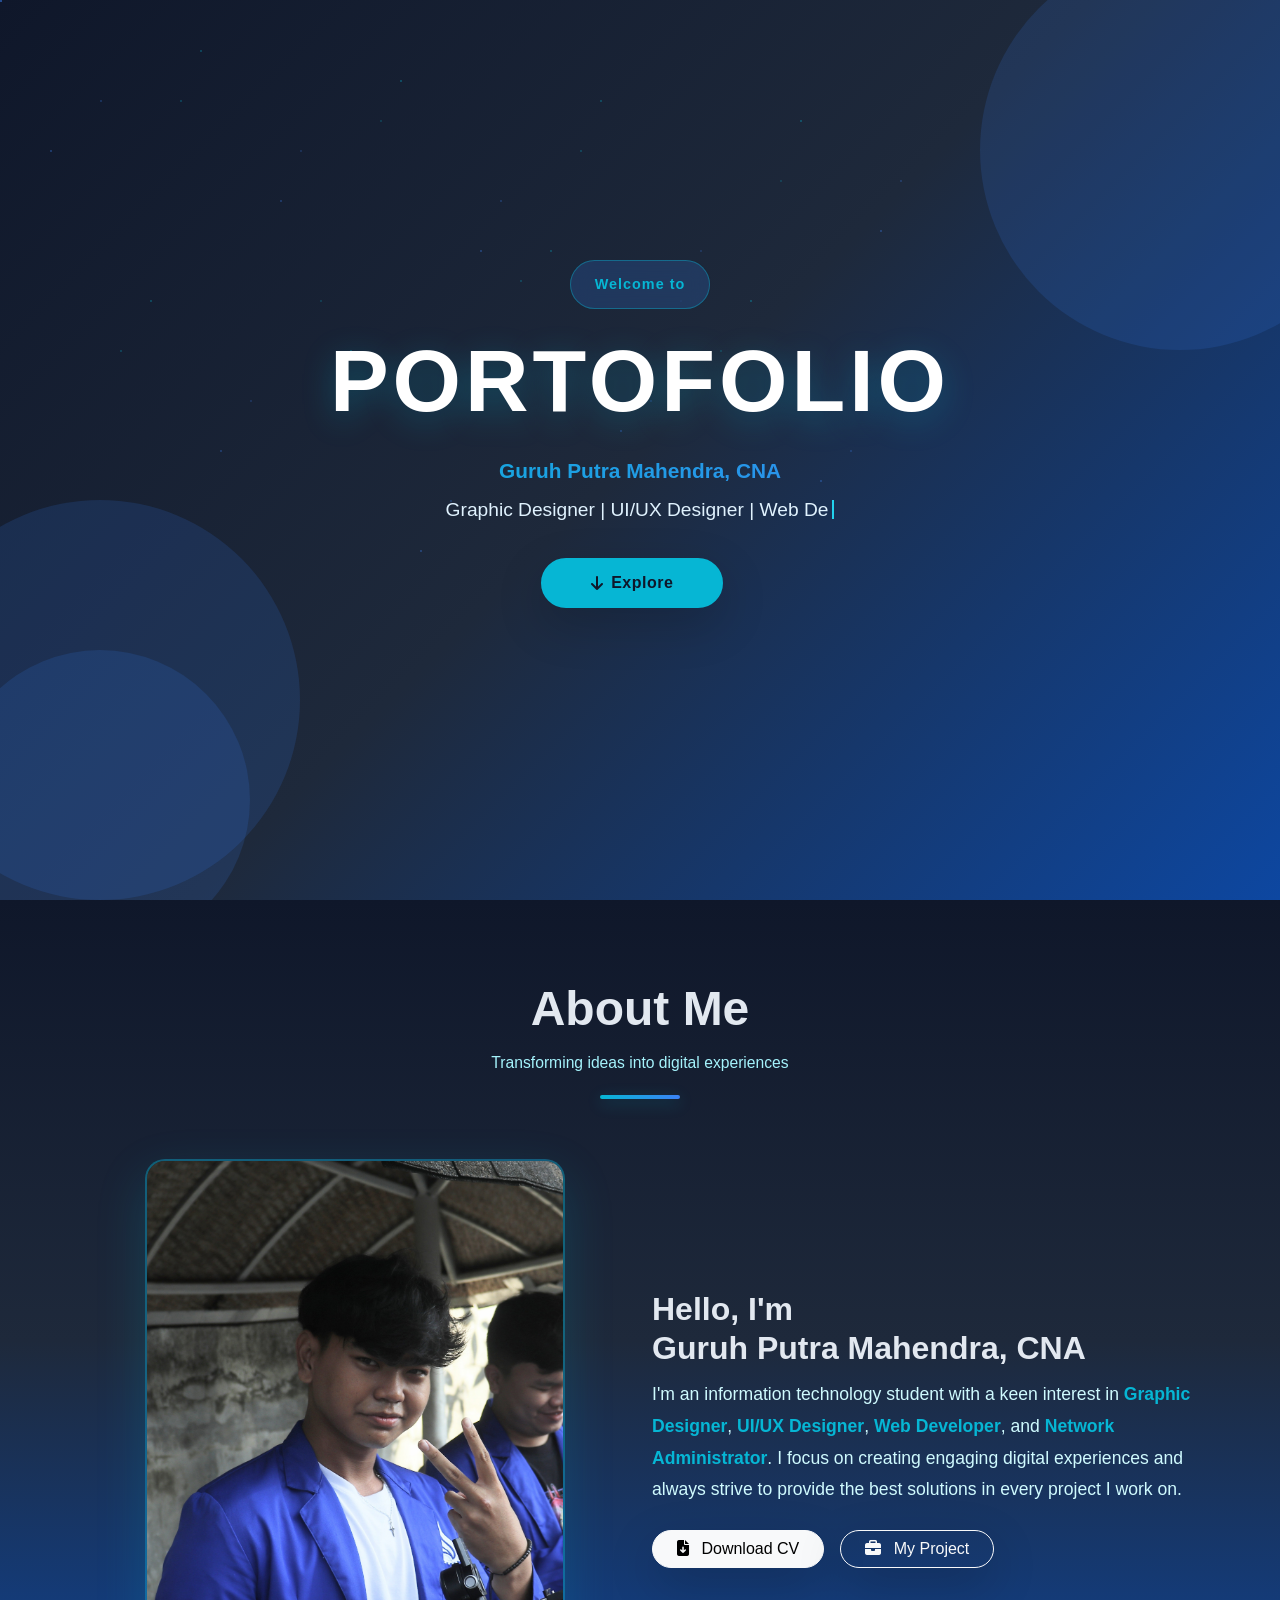
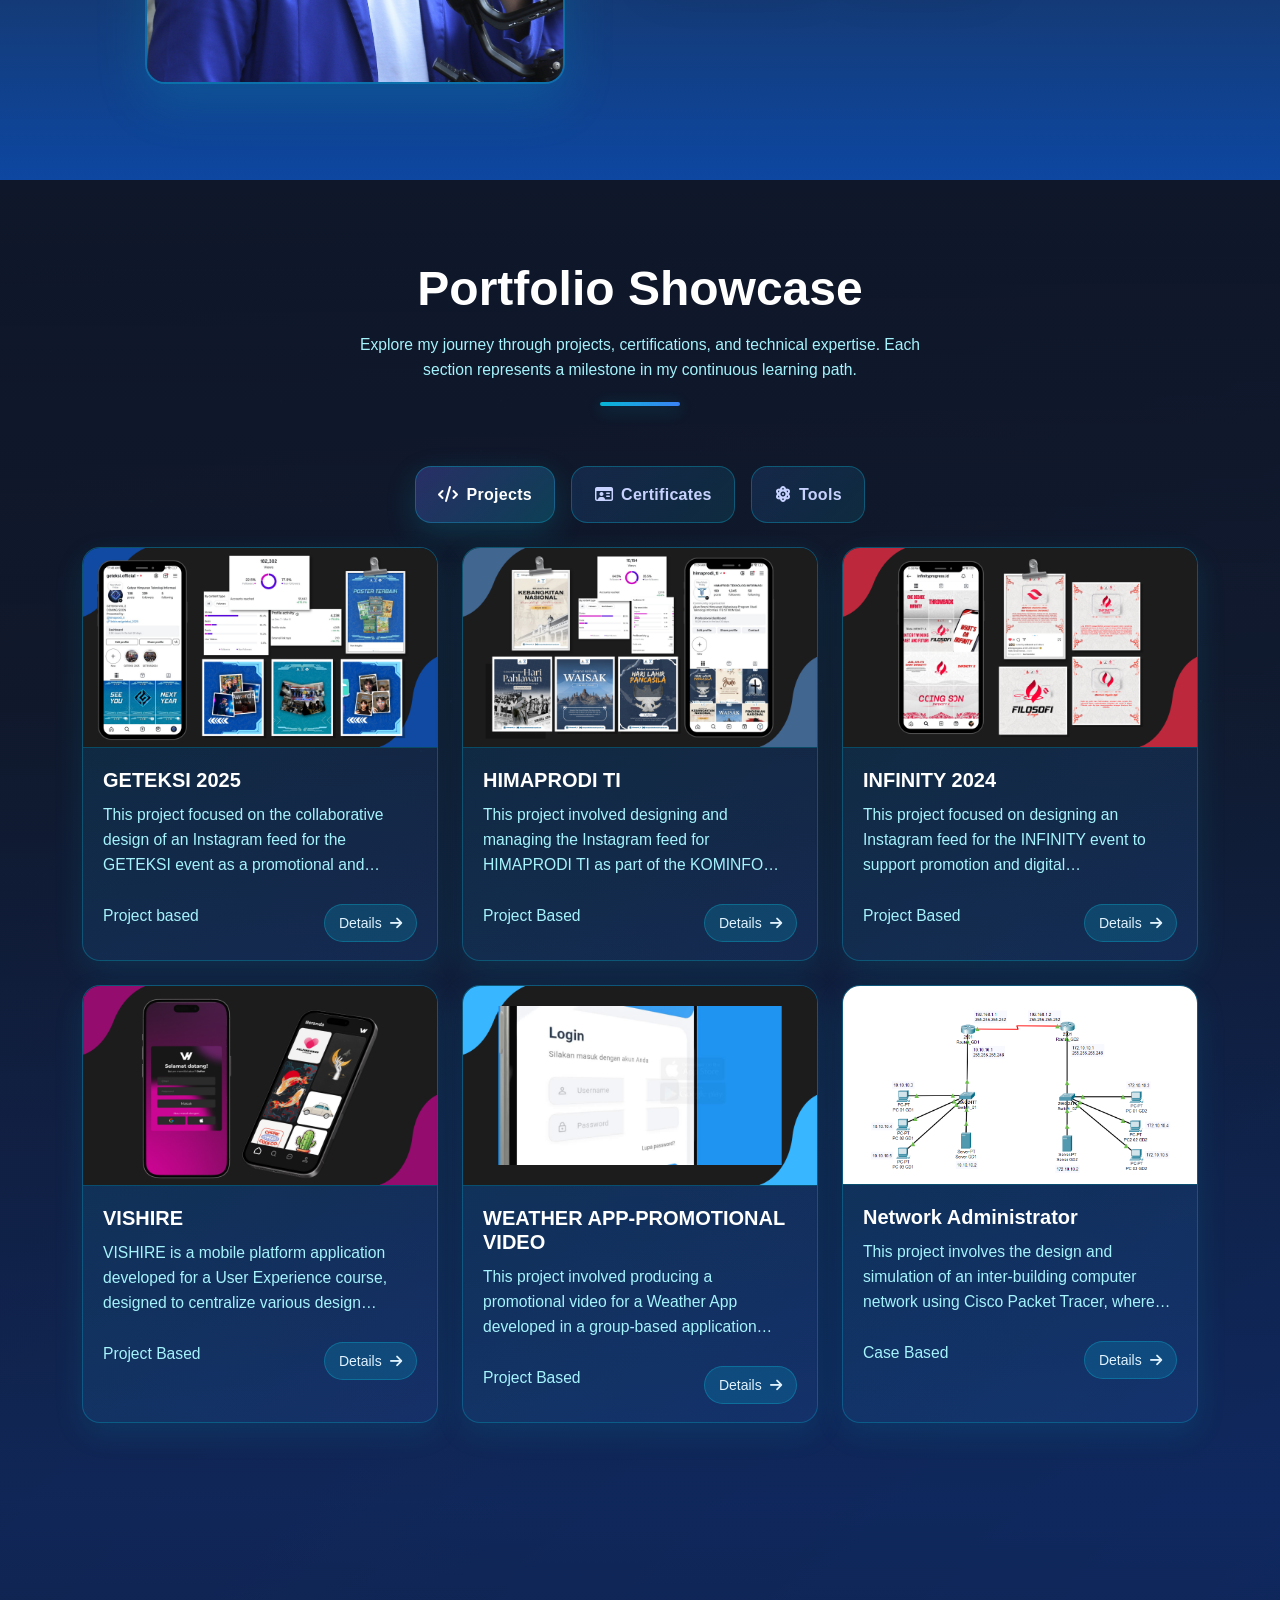
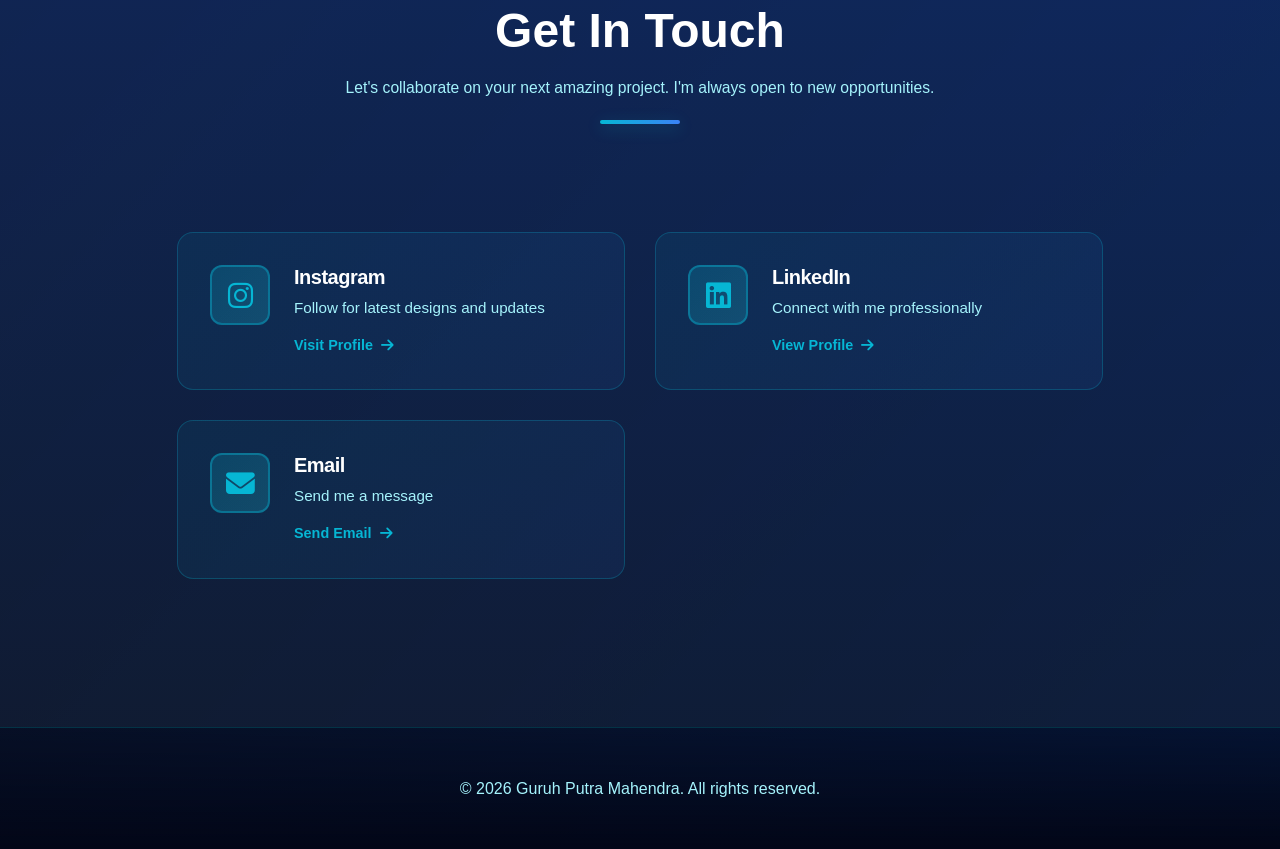
==== commit 335f49a4: "feat: add certifications and tools assets, update profile information, and improve modal layout styl" ====
--- a/index.html
+++ b/index.html
@@ -1,5 +1,6 @@
 <!DOCTYPE html>
 <html lang="id">
+
 <head>
     <meta charset="UTF-8">
     <meta name="viewport" content="width=device-width, initial-scale=1.0">
@@ -7,48 +8,62 @@
     <link href="https://cdn.jsdelivr.net/npm/bootstrap@5.3.0/dist/css/bootstrap.min.css" rel="stylesheet">
     <link rel="stylesheet" href="https://cdnjs.cloudflare.com/ajax/libs/font-awesome/6.4.0/css/all.min.css">
     <link rel="stylesheet" href="style.css">
-<style>
-/* Professional profile photo sizing for About section */
-.about-image { margin: 0 auto; max-width: clamp(280px, 42vw, 420px); }
-.about-photo-card {
-  position: relative;
-  border-radius: 20px;
-  overflow: hidden;
-  border: 2px solid rgba(6, 182, 212, 0.35);
-  background: linear-gradient(135deg, rgba(6, 182, 212, 0.12) 0%, rgba(59, 130, 246, 0.12) 100%);
-  box-shadow: 0 18px 50px rgba(6, 182, 212, 0.18);
-  transition: transform 0.25s ease, box-shadow 0.25s ease, border-color 0.25s ease;
-  aspect-ratio: 4 / 5;
-}
-.about-photo-card:hover {
-  transform: translateY(-4px);
-  border-color: #06b6d4;
-  box-shadow: 0 24px 60px rgba(6, 182, 212, 0.28);
-}
-.about-photo {
-  width: 100%;
-  height: 100%;
-  object-fit: cover;
-  object-position: center;
-  display: block;
-}
-@media (max-width: 992px) {
-  .about-image { max-width: clamp(260px, 55vw, 380px); }
-}
-@media (max-width: 576px) {
-  .about-image { max-width: clamp(220px, 70vw, 320px); }
-}
-/* Fallback heading visibility inside About section */
-.about-section h2:not(.about-name) {
-  color: #e2e8f0;
-  font-weight: 800;
-  line-height: 1.2;
-  margin-bottom: .75rem;
-  position: relative;
-  z-index: 1;
-}
-</style>
+    <style>
+        /* Professional profile photo sizing for About section */
+        .about-image {
+            margin: 0 auto;
+            max-width: clamp(280px, 42vw, 420px);
+        }
+
+        .about-photo-card {
+            position: relative;
+            border-radius: 20px;
+            overflow: hidden;
+            border: 2px solid rgba(6, 182, 212, 0.35);
+            background: linear-gradient(135deg, rgba(6, 182, 212, 0.12) 0%, rgba(59, 130, 246, 0.12) 100%);
+            box-shadow: 0 18px 50px rgba(6, 182, 212, 0.18);
+            transition: transform 0.25s ease, box-shadow 0.25s ease, border-color 0.25s ease;
+            aspect-ratio: 4 / 5;
+        }
+
+        .about-photo-card:hover {
+            transform: translateY(-4px);
+            border-color: #06b6d4;
+            box-shadow: 0 24px 60px rgba(6, 182, 212, 0.28);
+        }
+
+        .about-photo {
+            width: 100%;
+            height: 100%;
+            object-fit: cover;
+            object-position: center;
+            display: block;
+        }
+
+        @media (max-width: 992px) {
+            .about-image {
+                max-width: clamp(260px, 55vw, 380px);
+            }
+        }
+
+        @media (max-width: 576px) {
+            .about-image {
+                max-width: clamp(220px, 70vw, 320px);
+            }
+        }
+
+        /* Fallback heading visibility inside About section */
+        .about-section h2:not(.about-name) {
+            color: #e2e8f0;
+            font-weight: 800;
+            line-height: 1.2;
+            margin-bottom: .75rem;
+            position: relative;
+            z-index: 1;
+        }
+    </style>
 </head>
+
 <body>
     <!-- Header/Hero Section -->
     <header class="hero" id="hero">
@@ -61,10 +76,13 @@
                 <h1 class="hero-title display-1 fw-900 mb-4">
                     PORTOFOLIO
                 </h1>
-                <p class="hero-subtitle mb-4">Guruh Putra Mahendra</p>
-                <p class="hero-description mb-5"><span id="typing" data-text="Graphic Designer & UI/UX Designer"></span></p>
+                <p class="hero-subtitle mb-4">Guruh Putra Mahendra, CNA</p>
+                <p class="hero-description mb-5"><span id="typing"
+                        data-text="Graphic Designer | UI/UX Designer | Web Developer | Network Administrator"></span>
+                </p>
                 <div class="hero-buttons">
-                    <button class="btn btn-light btn-lg rounded-pill px-5 me-3 shadow-lg scroll-btn" data-target="#about">
+                    <button class="btn btn-light btn-lg rounded-pill px-5 me-3 shadow-lg scroll-btn"
+                        data-target="#about">
                         <i class="fas fa-arrow-down me-2"></i> Explore
                     </button>
                 </div>
@@ -76,7 +94,8 @@
     <nav class="navbar navbar-expand-lg fixed-top transparent-navbar hidden">
         <div class="container">
             <a class="navbar-brand" href="#hero">Guruhpm</a>
-            <button class="navbar-toggler" type="button" data-bs-toggle="collapse" data-bs-target="#navbarNav" aria-controls="navbarNav" aria-expanded="false" aria-label="Toggle navigation">
+            <button class="navbar-toggler" type="button" data-bs-toggle="collapse" data-bs-target="#navbarNav"
+                aria-controls="navbarNav" aria-expanded="false" aria-label="Toggle navigation">
                 <span class="navbar-toggler-icon"></span>
             </button>
             <div class="collapse navbar-collapse" id="navbarNav">
@@ -99,7 +118,7 @@
     <section class="main-content">
         <!-- Stars Background -->
         <div class="content-stars"></div>
-        
+
         <!-- About Me & Skills Section -->
         <div class="section about-section" id="about">
             <div class="container">
@@ -112,23 +131,32 @@
                     <div class="col-lg-6 mb-4 mb-lg-0">
                         <div class="about-image">
                             <figure class="about-photo-card">
-                                <img src="assets/image/profile/guruh.JPG" alt="Foto Guruh Putra Mahendra" class="about-photo" loading="eager" fetchpriority="high">
+                                <img src="assets/image/profile/guruh.JPG" alt="Foto Guruh Putra Mahendra"
+                                    class="about-photo" loading="eager" fetchpriority="high">
                             </figure>
                         </div>
                     </div>
                     <div class="col-lg-6">
-                        <h2>Hello, I'm <br>Guruh Putra Mahendra</h2>
+                        <h2>Hello, I'm <br>Guruh Putra Mahendra, CNA</h2>
                         <p class="about-text">
-                            I'm an information technology student with a keen interest in <span class="text-accent">Graphic Designer</span> and <span class="text-accent">IT</span>. I focus on creating engaging digital experiences and always strive to provide the best solutions in every project I work on.
+                            I'm an information technology student with a keen interest in <span
+                                class="text-accent">Graphic Designer</span>, <span class="text-accent">UI/UX
+                                Designer</span>, <span class="text-accent">Web Developer</span>, and <span
+                                class="text-accent">Network Administrator</span>. I
+                            focus on creating engaging digital experiences and always strive to provide the best
+                            solutions in every project I work on.
                         </p>
                         <div class="about-actions d-flex flex-wrap align-items-center gap-3 mt-3">
-                            <a href="assets/documents/CV.Guruh Putra Mahendra (1).pdf" download="CV_Guruh_Putra_Mahendra.pdf" class="btn btn-light rounded-pill px-4 shadow-lg">
+                            <a href="assets/documents/CV.Guruh Putra Mahendra (1).pdf"
+                                download="CV_Guruh_Putra_Mahendra.pdf"
+                                class="btn btn-light rounded-pill px-4 shadow-lg">
                                 <i class="fas fa-file-arrow-down me-2"></i> Download CV
                             </a>
-                            <a href="#portfolio" class="btn btn-outline-light rounded-pill px-4 shadow-lg scroll-btn" data-target="#portfolio">
+                            <a href="#portfolio" class="btn btn-outline-light rounded-pill px-4 shadow-lg scroll-btn"
+                                data-target="#portfolio">
                                 <i class="fas fa-briefcase me-2"></i> My Project
                             </a>
-                            
+
                         </div>
                     </div>
                 </div>
@@ -140,13 +168,16 @@
             <div class="container">
                 <div class="section-header">
                     <h2>Portfolio Showcase</h2>
-                    <p class="portfolio-desc">Explore my journey through projects, certifications, and technical expertise. Each <br> section represents a milestone in my continuous learning path.</p>
+                    <p class="portfolio-desc">Explore my journey through projects, certifications, and technical
+                        expertise. Each <br> section represents a milestone in my continuous learning path.</p>
                     <div class="header-line"></div>
                 </div>
                 <!-- Portfolio Tabs -->
                 <div class="portfolio-tabs reveal-group mb-4">
-                    <button class="tab active reveal" data-filter="projects"><i class="fa-solid fa-code me-2"></i>Projects</button>
-                    <button class="tab reveal" data-filter="certificates"><i class="fa-regular fa-id-card me-2"></i>Certificates</button>
+                    <button class="tab active reveal" data-filter="projects"><i
+                            class="fa-solid fa-code me-2"></i>Projects</button>
+                    <button class="tab reveal" data-filter="certificates"><i
+                            class="fa-regular fa-id-card me-2"></i>Certificates</button>
                     <button class="tab reveal" data-filter="tech"><i class="fa-solid fa-atom me-2"></i>Tools</button>
                 </div>
 
@@ -160,10 +191,18 @@
                             </div>
                             <div class="portfolio-body">
                                 <h5>GETEKSI 2025</h5>
-                                <p class="portfolio-desc">This project focused on the collaborative design of an Instagram feed for the GETEKSI event as a promotional and communication medium across pre-event, live event, and post-event phases. Using Adobe Photoshop, the design emphasized visual consistency through balanced color schemes, typography, and clear information hierarchy. The objective was to deliver event information clearly while strengthening visual identity, and the increased engagement indicated that the strategy successfully attracted audience attention and supported the event’s promotional goals.</p>
+                                <p class="portfolio-desc">This project focused on the collaborative design of an
+                                    Instagram feed for the GETEKSI event as a promotional and communication medium
+                                    across pre-event, live event, and post-event phases. Using Adobe Photoshop, the
+                                    design emphasized visual consistency through balanced color schemes, typography, and
+                                    clear information hierarchy. The objective was to deliver event information clearly
+                                    while strengthening visual identity, and the increased engagement indicated that the
+                                    strategy successfully attracted audience attention and supported the event’s
+                                    promotional goals.</p>
                                 <div class="card-actions d-flex justify-content-between align-items-center">
                                     <p class="portfolio-desc">Project based</p>
-                                    <a href="projects/geteksi.html" class="btn btn-details btn-sm">Details <i class="fa-solid fa-arrow-right ms-1"></i></a>
+                                    <a href="projects/geteksi.html" class="btn btn-details btn-sm">Details <i
+                                            class="fa-solid fa-arrow-right ms-1"></i></a>
                                 </div>
                             </div>
                         </div>
@@ -176,10 +215,16 @@
                             </div>
                             <div class="portfolio-body">
                                 <h5>HIMAPRODI TI</h5>
-                                <p class="portfolio-desc">This project involved designing and managing the Instagram feed for HIMAPRODI TI as part of the KOMINFO division, serving as an official digital communication platform for organizational information, activity promotion, and event commemoration. The design emphasized visual consistency, clear information hierarchy, and alignment with the organization’s identity to ensure professional and effective audience communication.</p>
+                                <p class="portfolio-desc">This project involved designing and managing the Instagram
+                                    feed for HIMAPRODI TI as part of the KOMINFO division, serving as an official
+                                    digital communication platform for organizational information, activity promotion,
+                                    and event commemoration. The design emphasized visual consistency, clear information
+                                    hierarchy, and alignment with the organization’s identity to ensure professional and
+                                    effective audience communication.</p>
                                 <div class="card-actions d-flex justify-content-between align-items-center">
                                     <p class="portfolio-desc">Project Based</p>
-                                    <a href="projects/himaprodi.html" class="btn btn-details btn-sm">Details <i class="fa-solid fa-arrow-right ms-1"></i></a>
+                                    <a href="projects/himaprodi.html" class="btn btn-details btn-sm">Details <i
+                                            class="fa-solid fa-arrow-right ms-1"></i></a>
                                 </div>
                             </div>
                         </div>
@@ -192,10 +237,15 @@
                             </div>
                             <div class="portfolio-body">
                                 <h5>INFINITY 2024</h5>
-                                <p class="portfolio-desc">This project focused on designing an Instagram feed for the INFINITY event to support promotion and digital communication, emphasizing a cohesive visual identity that reflected the event’s theme and core messages. The design prioritized visual consistency, clear information hierarchy, and structured layouts to ensure a professional and engaging Instagram presence..</p>
+                                <p class="portfolio-desc">This project focused on designing an Instagram feed for the
+                                    INFINITY event to support promotion and digital communication, emphasizing a
+                                    cohesive visual identity that reflected the event’s theme and core messages. The
+                                    design prioritized visual consistency, clear information hierarchy, and structured
+                                    layouts to ensure a professional and engaging Instagram presence..</p>
                                 <div class="card-actions d-flex justify-content-between align-items-center">
                                     <p class="portfolio-desc">Project Based</p>
-                                    <a href="projects/infinity.html" class="btn btn-details btn-sm">Details <i class="fa-solid fa-arrow-right ms-1"></i></a>
+                                    <a href="projects/infinity.html" class="btn btn-details btn-sm">Details <i
+                                            class="fa-solid fa-arrow-right ms-1"></i></a>
                                 </div>
                             </div>
                         </div>
@@ -208,10 +258,18 @@
                             </div>
                             <div class="portfolio-body">
                                 <h5>VISHIRE</h5>
-                                <p class="portfolio-desc">VISHIRE is a mobile platform application developed for a User Experience course, designed to centralize various design services in a practical, well-structured, and accessible interface. Originating from my proposed concept and refined through team collaboration, the application adopts a modern dark-themed visual style with contrasting accents to convey a professional and creative impression. I was responsible for the UI/UX design, including layout structuring, color and typography selection, and ensuring visual consistency from the login page to the homepage to support intuitive navigation and efficient user interaction.</p>
+                                <p class="portfolio-desc">VISHIRE is a mobile platform application developed for a User
+                                    Experience course, designed to centralize various design services in a practical,
+                                    well-structured, and accessible interface. Originating from my proposed concept and
+                                    refined through team collaboration, the application adopts a modern dark-themed
+                                    visual style with contrasting accents to convey a professional and creative
+                                    impression. I was responsible for the UI/UX design, including layout structuring,
+                                    color and typography selection, and ensuring visual consistency from the login page
+                                    to the homepage to support intuitive navigation and efficient user interaction.</p>
                                 <div class="card-actions d-flex justify-content-between align-items-center">
                                     <p class="portfolio-desc">Project Based</p>
-                                    <a href="projects/vishire.html" class="btn btn-details btn-sm">Details <i class="fa-solid fa-arrow-right ms-1"></i></a>
+                                    <a href="projects/vishire.html" class="btn btn-details btn-sm">Details <i
+                                            class="fa-solid fa-arrow-right ms-1"></i></a>
                                 </div>
                             </div>
                         </div>
@@ -224,65 +282,169 @@
                             </div>
                             <div class="portfolio-body">
                                 <h5>WEATHER APP-PROMOTIONAL VIDEO</h5>
-                                <p class="portfolio-desc">This project involved producing a promotional video for a Weather App developed in a group-based application assignment, aimed at introducing the app, showcasing its core features, and communicating its benefits through engaging visual storytelling. I was responsible for editing and producing the video, focusing on clarity, pacing, and visual coherence to ensure the content accurately represented the application and enhanced its overall presentation and appeal.</p>
+                                <p class="portfolio-desc">This project involved producing a promotional video for a
+                                    Weather App developed in a group-based application assignment, aimed at introducing
+                                    the app, showcasing its core features, and communicating its benefits through
+                                    engaging visual storytelling. I was responsible for editing and producing the video,
+                                    focusing on clarity, pacing, and visual coherence to ensure the content accurately
+                                    represented the application and enhanced its overall presentation and appeal.</p>
                                 <div class="card-actions d-flex justify-content-between align-items-center">
                                     <p class="portfolio-desc">Project Based</p>
-                                    <a href="projects/weather-app.html" class="btn btn-details btn-sm">Details <i class="fa-solid fa-arrow-right ms-1"></i></a>
+                                    <a href="projects/weather-app.html" class="btn btn-details btn-sm">Details <i
+                                            class="fa-solid fa-arrow-right ms-1"></i></a>
                                 </div>
                             </div>
                         </div>
                     </div>
                     <!-- Item 6 -->
-                                        <div class="col-12 col-md-6 col-lg-4 portfolio-item" data-category="projects">
+                    <div class="col-12 col-md-6 col-lg-4 portfolio-item" data-category="projects">
                         <div class="portfolio-card tilt reveal">
                             <div class="portfolio-preview">
                                 <img src="assets/image/project/cisco.png" alt="cisco Project Image">
                             </div>
                             <div class="portfolio-body">
                                 <h5>Network Administrator</h5>
-                                <p class="portfolio-desc">This project involves the design and simulation of an inter-building computer network using Cisco Packet Tracer, where two separate LANs are interconnected through routers using efficient IP subnetting and static routing to enable reliable data communication.</p>
+                                <p class="portfolio-desc">This project involves the design and simulation of an
+                                    inter-building computer network using Cisco Packet Tracer, where two separate LANs
+                                    are interconnected through routers using efficient IP subnetting and static routing
+                                    to enable reliable data communication.</p>
                                 <div class="card-actions d-flex justify-content-between align-items-center">
                                     <p class="portfolio-desc">Case Based</p>
-                                    <a href="projects/cisco.html" class="btn btn-details btn-sm">Details <i class="fa-solid fa-arrow-right ms-1"></i></a>
-                                </div>
-                            </div>
-                        </div>
-                    </div>
-
-                <!-- Certificates -->
+                                    <a href="projects/cisco.html" class="btn btn-details btn-sm">Details <i
+                                            class="fa-solid fa-arrow-right ms-1"></i></a>
+                                </div>
+                            </div>
+                        </div>
+                    </div>
+
+                    <!-- Certificates -->
                     <div class="col-12 col-md-6 col-lg-4 portfolio-item" data-category="certificates">
                         <div class="cert-card tilt reveal">
-                            <div class="cert-preview" data-src="assets/image/certif/certificate phyton_pages-to-jpg-0001.jpg">
-                                <img src="assets/image/certif/certificate phyton_pages-to-jpg-0001.jpg" alt="Certificate 01">
-                                <div class="cert-overlay"><i class="fa-solid fa-maximize me-2"></i>View Certificate</div>
+                            <div class="cert-preview"
+                                data-src="assets/image/certif/certificate phyton_pages-to-jpg-0001.jpg">
+                                <img src="assets/image/certif/certificate phyton_pages-to-jpg-0001.jpg"
+                                    alt="Certificate Python">
+                                <div class="cert-overlay"><i class="fa-solid fa-maximize me-2"></i>View Certificate
+                                </div>
                             </div>
                         </div>
                     </div>
                     <div class="col-12 col-md-6 col-lg-4 portfolio-item" data-category="certificates">
                         <div class="cert-card tilt reveal">
-                            <div class="cert-preview" data-src="assets/image/certif/Certificate Detail - CODEPOLITAN_page-0001.jpg">
-                                <img src="assets/image/certif/Certificate Detail - CODEPOLITAN_page-0001.jpg" alt="Certificate 01">
-                                <div class="cert-overlay"><i class="fa-solid fa-maximize me-2"></i>View Certificate</div>
+                            <div class="cert-preview"
+                                data-src="assets/image/certif/Certificate Detail - CODEPOLITAN_page-0001.jpg">
+                                <img src="assets/image/certif/Certificate Detail - CODEPOLITAN_page-0001.jpg"
+                                    alt="Certificate Codepolitan">
+                                <div class="cert-overlay"><i class="fa-solid fa-maximize me-2"></i>View Certificate
+                                </div>
                             </div>
                         </div>
                     </div>
                     <div class="col-12 col-md-6 col-lg-4 portfolio-item" data-category="certificates">
                         <div class="cert-card tilt reveal">
                             <div class="cert-preview" data-src="assets/image/certif/CC5ECBE13D (1)_page-0001.jpg">
-                                <img src="assets/image/certif/CC5ECBE13D (1)_page-0001.jpg" alt="Certificate 03">
-                                <div class="cert-overlay"><i class="fa-solid fa-maximize me-2"></i>View Certificate</div>
+                                <img src="assets/image/certif/CC5ECBE13D (1)_page-0001.jpg" alt="Certificate dicoding">
+                                <div class="cert-overlay"><i class="fa-solid fa-maximize me-2"></i>View Certificate
+                                </div>
                             </div>
                         </div>
                     </div>
                     <div class="col-12 col-md-6 col-lg-4 portfolio-item" data-category="certificates">
                         <div class="cert-card tilt reveal">
-                            <div class="cert-preview" data-src="assets/image/certif/Certificate Detail - CODEPOLITAN1_page-0001.jpg">
-                                <img src="assets/image/certif/Certificate Detail - CODEPOLITAN1_page-0001.jpg" alt="Certificate 04">
-                                <div class="cert-overlay"><i class="fa-solid fa-maximize me-2"></i>View Certificate</div>
+                            <div class="cert-preview"
+                                data-src="assets/image/certif/Certificate Detail - CODEPOLITAN1_page-0001.jpg">
+                                <img src="assets/image/certif/Certificate Detail - CODEPOLITAN1_page-0001.jpg"
+                                    alt="Certificate Codepolitan 2">
+                                <div class="cert-overlay"><i class="fa-solid fa-maximize me-2"></i>View Certificate
+                                </div>
+                            </div>
+                        </div>
+                    </div>
+                    <div class="col-12 col-md-6 col-lg-4 portfolio-item" data-category="certificates">
+                        <div class="cert-card tilt reveal">
+                            <div class="cert-preview" data-src="assets/image/certif/Network Admin.png">
+                                <img src="assets/image/certif/Network Admin.png" alt="Certificate Network Admin">
+                                <div class="cert-overlay"><i class="fa-solid fa-maximize me-2"></i>View Certificate
+                                </div>
+                            </div>
+                        </div>
+                    </div>
+                    <div class="col-12 col-md-6 col-lg-4 portfolio-item" data-category="certificates">
+                        <div class="cert-card tilt reveal">
+                            <div class="cert-preview" data-src="assets/image/certif/android dev_page-0001.jpg">
+                                <img src="assets/image/certif/android dev_page-0001.jpg" alt="Certificate Android Dev">
+                                <div class="cert-overlay"><i class="fa-solid fa-maximize me-2"></i>View Certificate
+                                </div>
+                            </div>
+                        </div>
+                    </div>
+                    <div class="col-12 col-md-6 col-lg-4 portfolio-item" data-category="certificates">
+                        <div class="cert-card tilt reveal">
+                            <div class="cert-preview" data-src="assets/image/certif/certificate office.jpeg">
+                                <img src="assets/image/certif/certificate office.jpeg" alt="Certificate Office">
+                                <div class="cert-overlay"><i class="fa-solid fa-maximize me-2"></i>View Certificate
+                                </div>
+                            </div>
+                        </div>
+                    </div>
+                    <div class="col-12 col-md-6 col-lg-4 portfolio-item" data-category="certificates">
+                        <div class="cert-card tilt reveal">
+                            <div class="cert-preview" data-src="assets/image/certif/multimedia.png">
+                                <img src="assets/image/certif/multimedia.png" alt="Certificate Multimedia">
+                                <div class="cert-overlay"><i class="fa-solid fa-maximize me-2"></i>View Certificate
+                                </div>
                             </div>
                         </div>
                     </div>
                     <!-- Tech Stack -->
+                    <div class="col-6 col-md-4 col-lg-3 portfolio-item" data-category="tech">
+                        <div class="tech-badge tilt reveal">
+                            <div class="tech-icon"><img src="assets/image/tools/html.png" alt="HTML"></div>
+                            <div class="tech-name">HTML</div>
+                        </div>
+                    </div>
+                    <div class="col-6 col-md-4 col-lg-3 portfolio-item" data-category="tech">
+                        <div class="tech-badge tilt reveal">
+                            <div class="tech-icon"><img src="assets/image/tools/images (6).png" alt="images (6)"></div>
+                            <div class="tech-name">CSS</div>
+                        </div>
+                    </div>
+                    <div class="col-6 col-md-4 col-lg-3 portfolio-item" data-category="tech">
+                        <div class="tech-badge tilt reveal">
+                            <div class="tech-icon"><img src="assets/image/tools/php.png" alt="PHP"></div>
+                            <div class="tech-name">PHP</div>
+                        </div>
+                    </div>
+                    <div class="col-6 col-md-4 col-lg-3 portfolio-item" data-category="tech">
+                        <div class="tech-badge tilt reveal">
+                            <div class="tech-icon"><img src="assets/image/tools/python.png" alt="Python"></div>
+                            <div class="tech-name">Python</div>
+                        </div>
+                    </div>
+                    <div class="col-6 col-md-4 col-lg-3 portfolio-item" data-category="tech">
+                        <div class="tech-badge tilt reveal">
+                            <div class="tech-icon"><img src="assets/image/tools/bootstrap.png" alt="Bootstrap"></div>
+                            <div class="tech-name">Bootstrap</div>
+                        </div>
+                    </div>
+                    <div class="col-6 col-md-4 col-lg-3 portfolio-item" data-category="tech">
+                        <div class="tech-badge tilt reveal">
+                            <div class="tech-icon"><img src="assets/image/tools/laravel.png" alt="Laravel"></div>
+                            <div class="tech-name">Laravel</div>
+                        </div>
+                    </div>
+                    <div class="col-6 col-md-4 col-lg-3 portfolio-item" data-category="tech">
+                        <div class="tech-badge tilt reveal">
+                            <div class="tech-icon"><img src="assets/image/tools/flutter.png" alt="Flutter"></div>
+                            <div class="tech-name">Flutter</div>
+                        </div>
+                    </div>
+                    <div class="col-6 col-md-4 col-lg-3 portfolio-item" data-category="tech">
+                        <div class="tech-badge tilt reveal">
+                            <div class="tech-icon"><img src="assets/image/tools/postgresql.png" alt="PostgreSQL"></div>
+                            <div class="tech-name">PostgreSQL</div>
+                        </div>
+                    </div>
                     <div class="col-6 col-md-4 col-lg-3 portfolio-item" data-category="tech">
                         <div class="tech-badge tilt reveal">
                             <div class="tech-icon"><img src="assets/image/tools/canva.png" alt="Canva"></div>
@@ -307,9 +469,10 @@
                             <div class="tech-name">Premiere</div>
                         </div>
                     </div>
-                                        <div class="col-6 col-md-4 col-lg-3 portfolio-item" data-category="tech">
-                        <div class="tech-badge tilt reveal">
-                            <div class="tech-icon"><img src="assets/image/tools/cisco-packet-tracer.png" alt="Cisco Packet Tracer"></div>
+                    <div class="col-6 col-md-4 col-lg-3 portfolio-item" data-category="tech">
+                        <div class="tech-badge tilt reveal">
+                            <div class="tech-icon"><img src="assets/image/tools/cisco-packet-tracer.png"
+                                    alt="Cisco Packet Tracer"></div>
                             <div class="tech-name">Cisco Packet Tracer</div>
                         </div>
                     </div>
@@ -322,48 +485,55 @@
             <div class="container">
                 <div class="section-header">
                     <h2>Get In Touch</h2>
-                    <p class="portfolio-desc">Let's collaborate on your next amazing project. I'm always open to new opportunities.</p>
+                    <p class="portfolio-desc">Let's collaborate on your next amazing project. I'm always open to new
+                        opportunities.</p>
                     <div class="header-line"></div>
                 </div>
-                
+
                 <div class="contact-wrapper">
                     <div class="row justify-content-center">
                         <div class="col-lg-10">
                             <!-- Contact Info Cards -->
                             <div class="contact-info-grid">
                                 <!-- Instagram -->
-                                <a href="https://www.instagram.com/guruhpm_?igsh=MTZxNWlqMHgwdnViMg==" target="_blank" rel="noopener noreferrer" class="contact-info-card reveal">
+                                <a href="https://www.instagram.com/guruhpm_?igsh=MTZxNWlqMHgwdnViMg==" target="_blank"
+                                    rel="noopener noreferrer" class="contact-info-card reveal">
                                     <div class="card-icon">
                                         <i class="fab fa-instagram"></i>
                                     </div>
                                     <div class="card-content">
                                         <h4>Instagram</h4>
                                         <p>Follow for latest designs and updates</p>
-                                        <span class="contact-link-text">Visit Profile <i class="fas fa-arrow-right ms-2"></i></span>
+                                        <span class="contact-link-text">Visit Profile <i
+                                                class="fas fa-arrow-right ms-2"></i></span>
                                     </div>
                                 </a>
 
                                 <!-- LinkedIn -->
-                                <a href="https://www.linkedin.com/in/guruhputramahendra" target="_blank" rel="noopener noreferrer" class="contact-info-card reveal">
+                                <a href="https://www.linkedin.com/in/guruhputramahendra" target="_blank"
+                                    rel="noopener noreferrer" class="contact-info-card reveal">
                                     <div class="card-icon">
                                         <i class="fab fa-linkedin"></i>
                                     </div>
                                     <div class="card-content">
                                         <h4>LinkedIn</h4>
                                         <p>Connect with me professionally</p>
-                                        <span class="contact-link-text">View Profile <i class="fas fa-arrow-right ms-2"></i></span>
+                                        <span class="contact-link-text">View Profile <i
+                                                class="fas fa-arrow-right ms-2"></i></span>
                                     </div>
                                 </a>
 
                                 <!-- Email -->
-                                <a href="https://mail.google.com/mail/?view=cm&fs=1&to=guruhputra306@gmail.com" target="_blank" rel="noopener noreferrer"class="contact-info-card reveal">
+                                <a href="https://mail.google.com/mail/?view=cm&fs=1&to=guruhputra306@gmail.com"
+                                    target="_blank" rel="noopener noreferrer" class="contact-info-card reveal">
                                     <div class="card-icon">
                                         <i class="fas fa-envelope"></i>
                                     </div>
                                     <div class="card-content">
                                         <h4>Email</h4>
                                         <p>Send me a message</p>
-                                        <span class="contact-link-text">Send Email <i class="fas fa-arrow-right ms-2"></i></span>
+                                        <span class="contact-link-text">Send Email <i
+                                                class="fas fa-arrow-right ms-2"></i></span>
                                     </div>
                                 </a>
                             </div>
@@ -510,7 +680,7 @@
         }
 
         // Portfolio tabs filter (simple)
-        (function portfolioTabs(){
+        (function portfolioTabs() {
             const tabs = document.querySelectorAll('.portfolio-tabs .tab');
             const items = document.querySelectorAll('.portfolio-item');
             if (!tabs.length) return;
@@ -530,14 +700,14 @@
         })();
 
         // Certificate Modal Functionality
-        (function certificateModal(){
+        (function certificateModal() {
             const modal = document.getElementById('certModal');
             const modalImg = document.getElementById('certModalImg');
             const closeBtn = document.querySelector('.cert-modal-close');
 
             // Open modal when clicking on certificate preview
             document.querySelectorAll('.cert-preview').forEach(preview => {
-                preview.addEventListener('click', function() {
+                preview.addEventListener('click', function () {
                     const src = this.getAttribute('data-src');
                     if (src) {
                         modalImg.src = src;
@@ -548,13 +718,13 @@
             });
 
             // Close modal when clicking close button
-            closeBtn.addEventListener('click', function() {
+            closeBtn.addEventListener('click', function () {
                 modal.style.display = 'none';
                 document.body.style.overflow = '';
             });
 
             // Close modal when clicking outside the modal content
-            modal.addEventListener('click', function(event) {
+            modal.addEventListener('click', function (event) {
                 if (event.target === modal) {
                     modal.style.display = 'none';
                     document.body.style.overflow = '';
@@ -568,4 +738,5 @@
         // End of scripts
     </script>
 </body>
+
 </html>
--- a/style.css
+++ b/style.css
@@ -1461,15 +1461,18 @@
     display: flex;
     align-items: center;
     justify-content: center;
-    max-width: 70%;
-    max-height: 70%;
+    max-width: 90vw;
+    max-height: 90vh;
     animation: modalFadeIn 0.3s ease-out;
 }
 
 .cert-modal-content img,
 .cert-modal-content video {
-    width: 100%;
+    max-width: 90vw;
+    max-height: 90vh;
+    width: auto;
     height: auto;
+    object-fit: contain;
     display: block;
     margin: auto;
 }
@@ -1480,14 +1483,16 @@
 }
 
 .cert-modal-close {
-    position: absolute;
-    top: -40px;
-    right: 0;
+    position: fixed;
+    top: 20px;
+    right: 30px;
     color: #ffffff;
     font-size: 40px;
     font-weight: bold;
     cursor: pointer;
     transition: color 0.3s ease;
+    z-index: 10001;
+    text-shadow: 0 2px 4px rgba(0,0,0,0.5);
 }
 
 .cert-modal-close:hover,
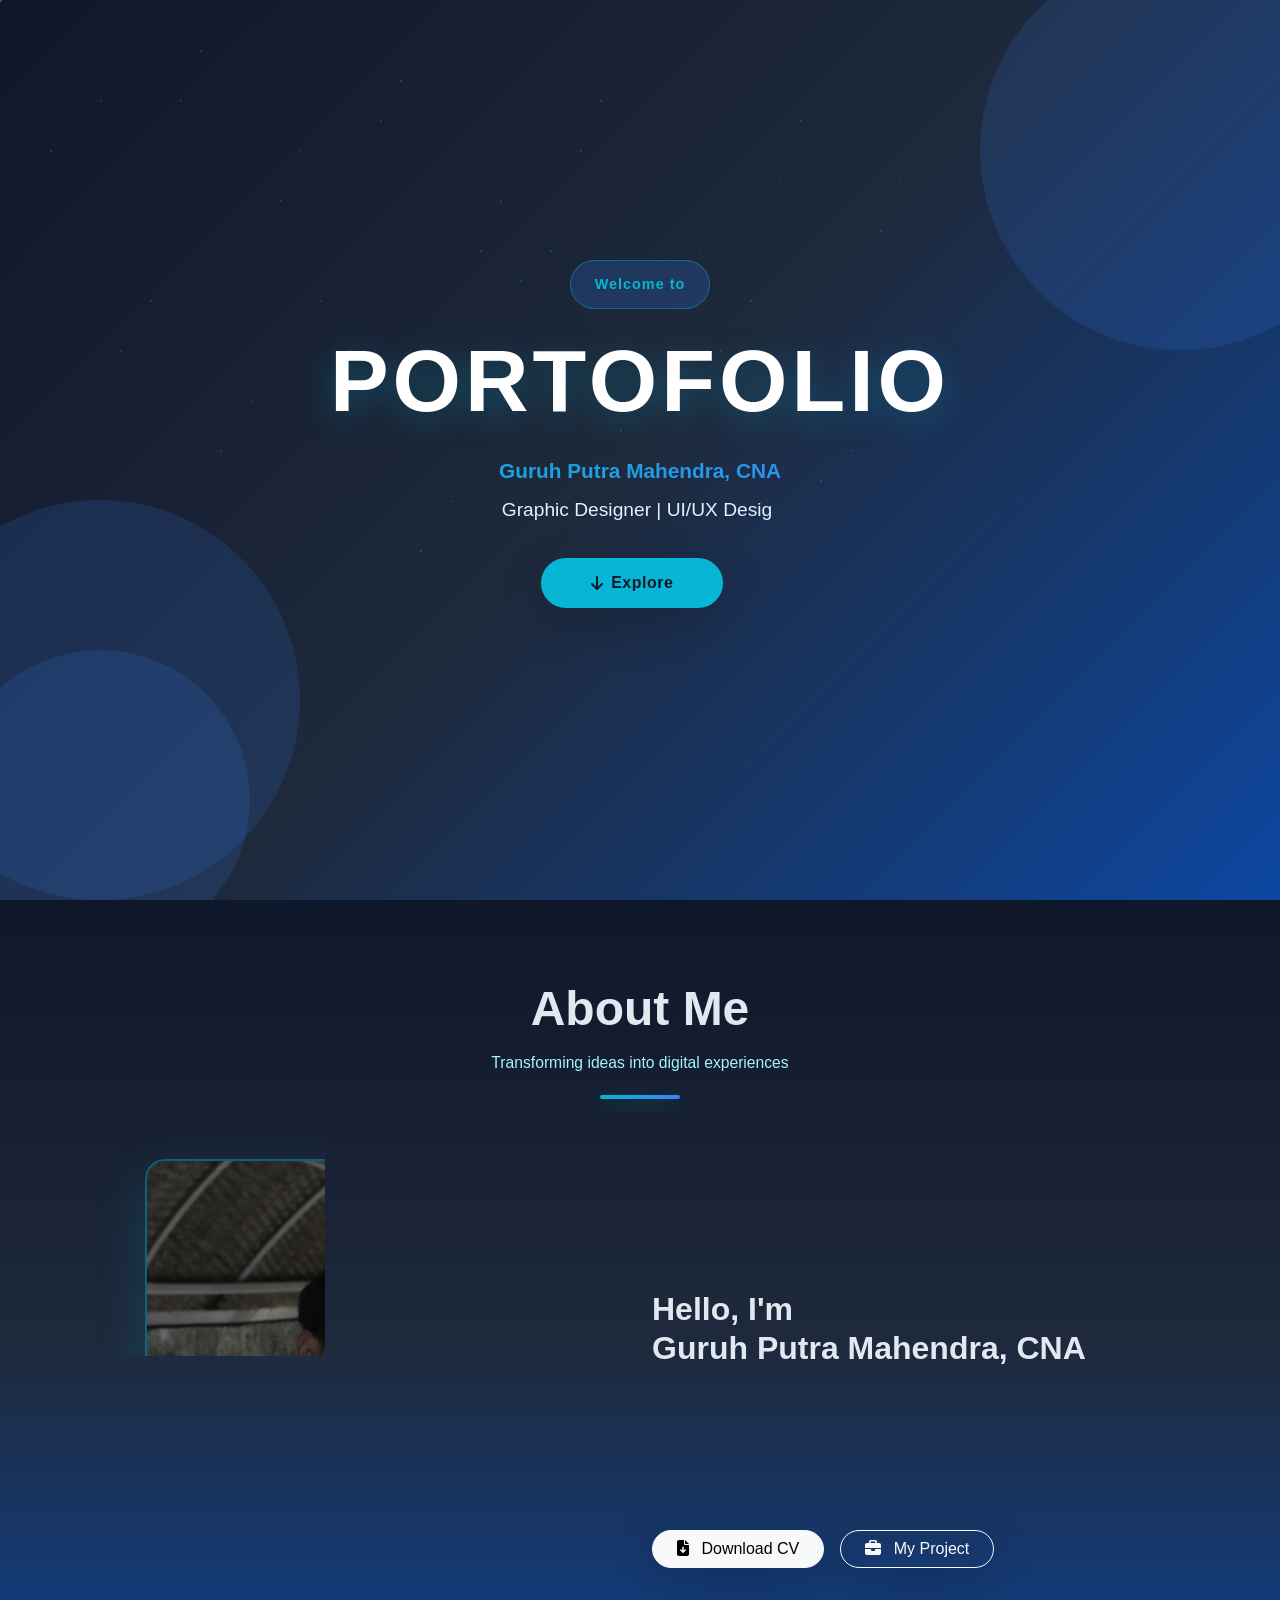
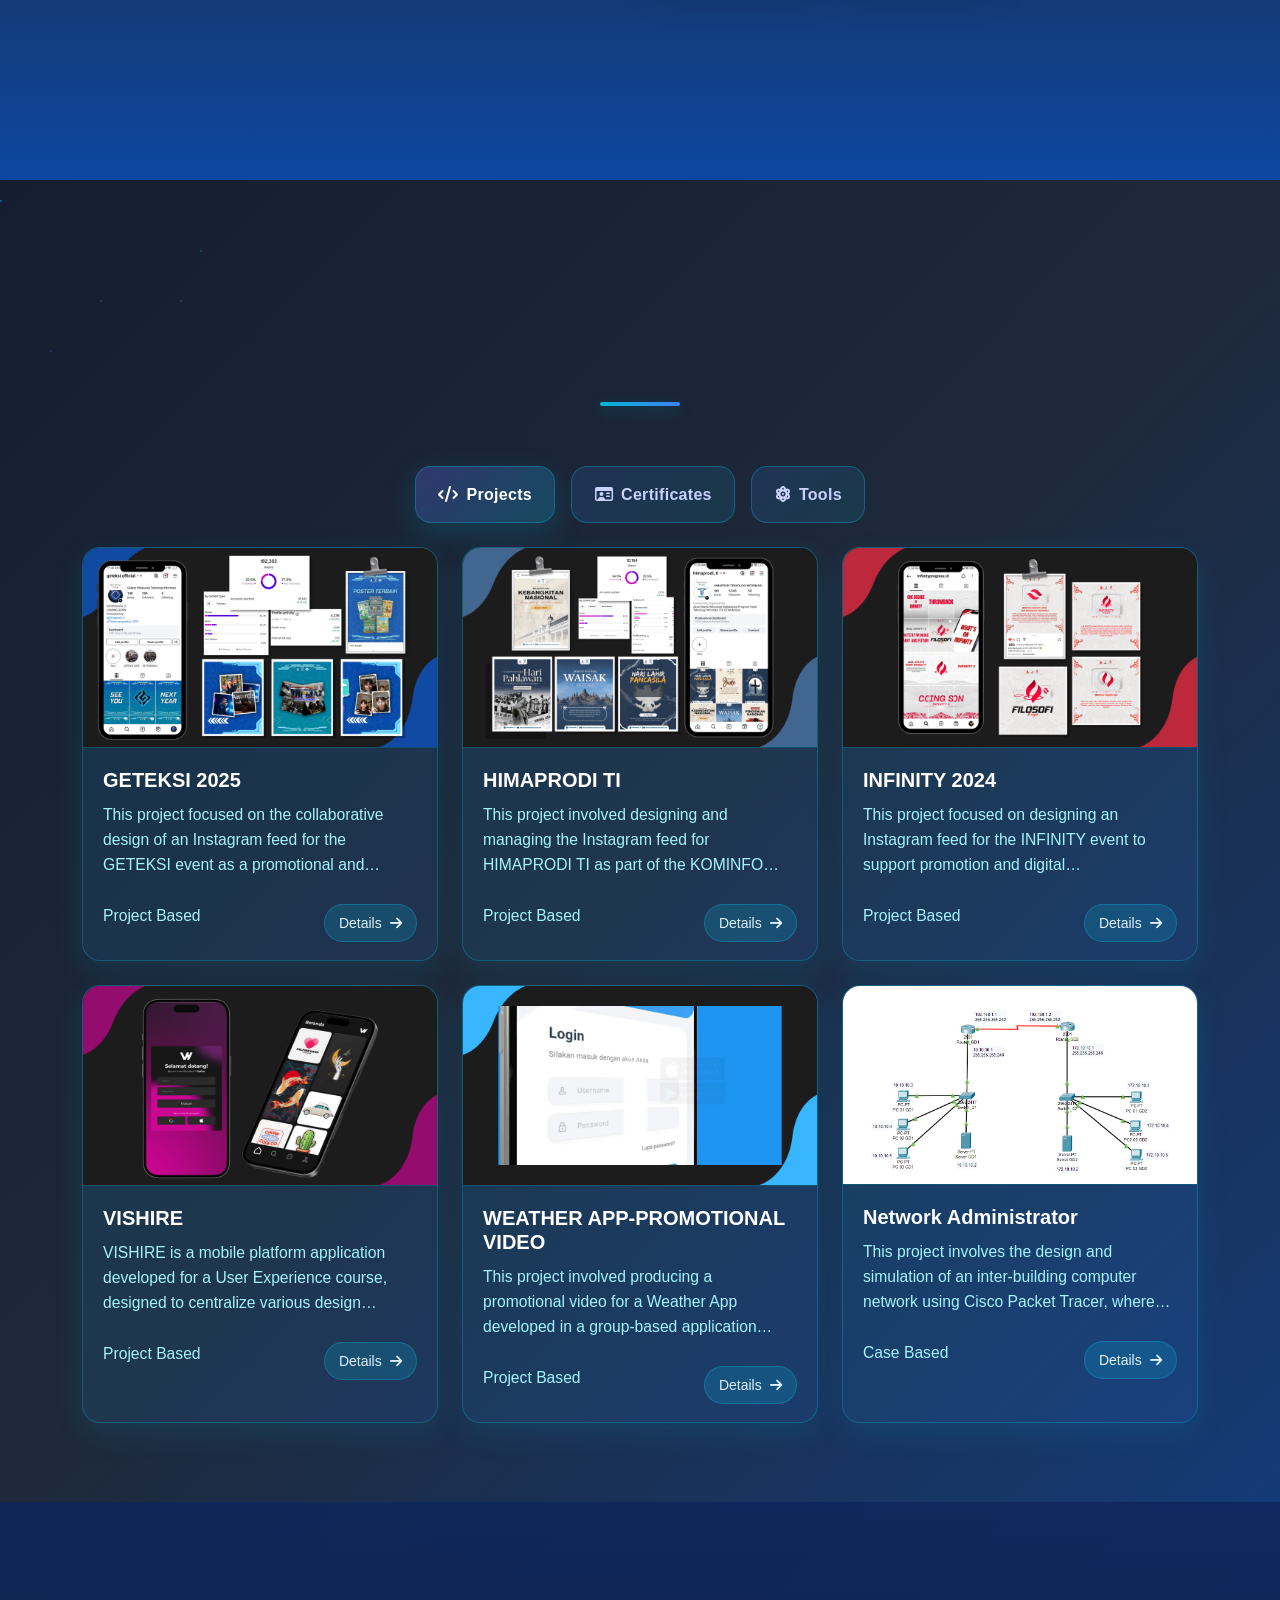
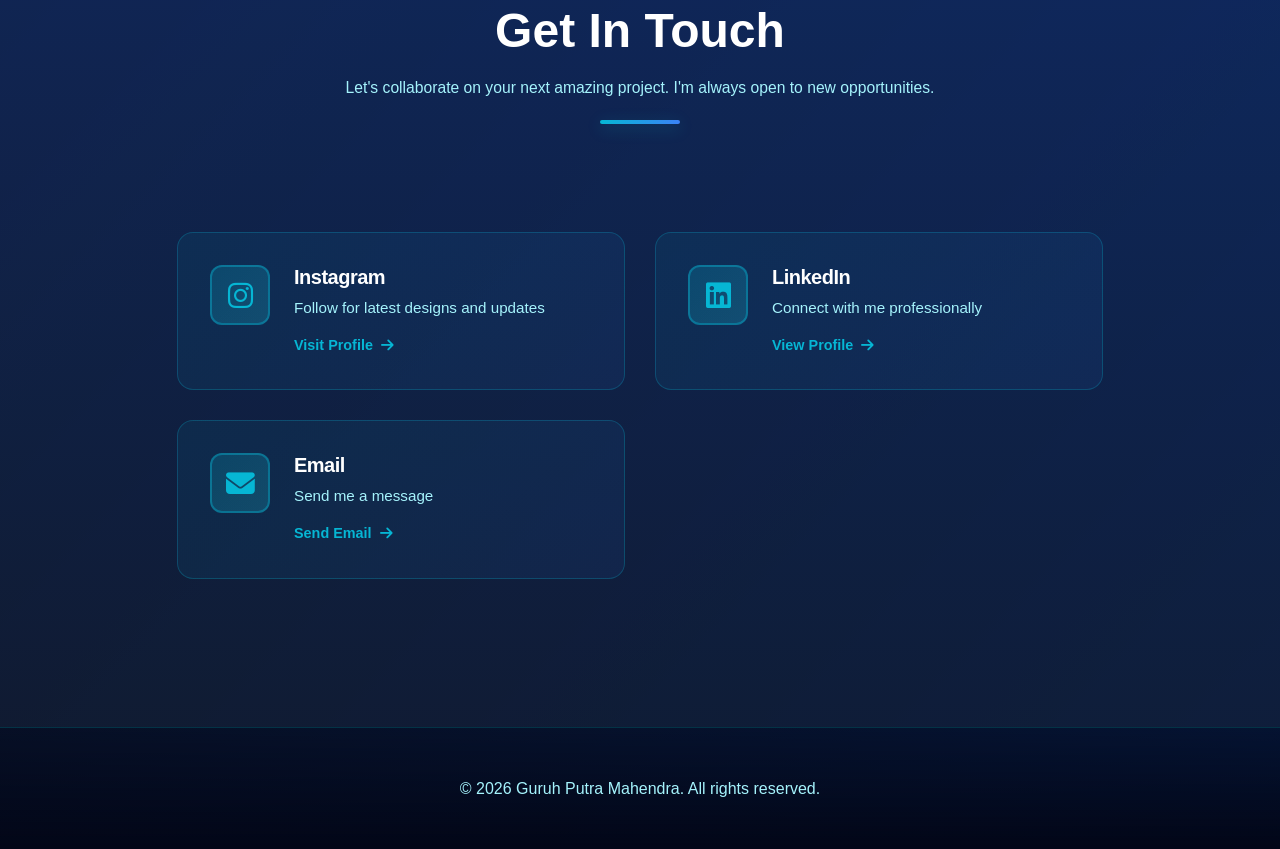
==== commit 65e5431b: "feat: implement dynamic translation support for project pages with new script and attribute tags" ====
--- a/index.html
+++ b/index.html
@@ -71,7 +71,7 @@
         <div class="container h-100 d-flex align-items-center justify-content-center">
             <div class="hero-content text-center">
                 <div class="hero-badge mb-4">
-                    <span>Welcome to</span>
+                    <span data-i18n="hero_welcome">Welcome to</span>
                 </div>
                 <h1 class="hero-title display-1 fw-900 mb-4">
                     PORTOFOLIO
@@ -83,7 +83,7 @@
                 <div class="hero-buttons">
                     <button class="btn btn-light btn-lg rounded-pill px-5 me-3 shadow-lg scroll-btn"
                         data-target="#about">
-                        <i class="fas fa-arrow-down me-2"></i> Explore
+                        <i class="fas fa-arrow-down me-2"></i> <span data-i18n="hero_explore">Explore</span>
                     </button>
                 </div>
             </div>
@@ -101,13 +101,20 @@
             <div class="collapse navbar-collapse" id="navbarNav">
                 <ul class="navbar-nav ms-auto">
                     <li class="nav-item">
-                        <a class="nav-link" href="#about">About Me</a>
+                        <a class="nav-link" href="#about" data-i18n="nav_about">About Me</a>
                     </li>
                     <li class="nav-item">
-                        <a class="nav-link" href="#portfolio">Portfolio</a>
+                        <a class="nav-link" href="#portfolio" data-i18n="nav_portfolio">Portfolio</a>
                     </li>
                     <li class="nav-item">
-                        <a class="nav-link" href="#contact">Contact Me</a>
+                        <a class="nav-link" href="#contact" data-i18n="nav_contact">Contact Me</a>
+                    </li>
+                    <li class="nav-item d-flex align-items-center ms-lg-3 mt-2 mt-lg-0">
+                        <div class="lang-switch d-flex gap-2 bg-dark rounded-pill px-3 py-1 border border-secondary">
+                            <a href="#" class="lang-btn text-decoration-none" data-lang="en">EN</a>
+                            <span class="text-secondary">|</span>
+                            <a href="#" class="lang-btn text-decoration-none" data-lang="id">ID</a>
+                        </div>
                     </li>
                 </ul>
             </div>
@@ -123,8 +130,8 @@
         <div class="section about-section" id="about">
             <div class="container">
                 <div class="section-header">
-                    <h2>About Me</h2>
-                    <p class="portfolio-desc">Transforming ideas into digital experiences</p>
+                    <h2 data-i18n="about_title">About Me</h2>
+                    <p class="portfolio-desc" data-i18n="about_subtitle">Transforming ideas into digital experiences</p>
                     <div class="header-line"></div>
                 </div>
                 <div class="row align-items-center">
@@ -137,8 +144,8 @@
                         </div>
                     </div>
                     <div class="col-lg-6">
-                        <h2>Hello, I'm <br>Guruh Putra Mahendra, CNA</h2>
-                        <p class="about-text">
+                        <h2 data-i18n="about_greeting">Hello, I'm <br>Guruh Putra Mahendra, CNA</h2>
+                        <p class="about-text" data-i18n="about_desc">
                             I'm an information technology student with a keen interest in <span
                                 class="text-accent">Graphic Designer</span>, <span class="text-accent">UI/UX
                                 Designer</span>, <span class="text-accent">Web Developer</span>, and <span
@@ -150,11 +157,11 @@
                             <a href="assets/documents/CV.Guruh Putra Mahendra (1).pdf"
                                 download="CV_Guruh_Putra_Mahendra.pdf"
                                 class="btn btn-light rounded-pill px-4 shadow-lg">
-                                <i class="fas fa-file-arrow-down me-2"></i> Download CV
+                                <i class="fas fa-file-arrow-down me-2"></i> <span data-i18n="about_cv">Download CV</span>
                             </a>
                             <a href="#portfolio" class="btn btn-outline-light rounded-pill px-4 shadow-lg scroll-btn"
                                 data-target="#portfolio">
-                                <i class="fas fa-briefcase me-2"></i> My Project
+                                <i class="fas fa-briefcase me-2"></i> <span data-i18n="about_project">My Project</span>
                             </a>
 
                         </div>
@@ -167,18 +174,18 @@
         <div class="section portfolio-section" id="portfolio">
             <div class="container">
                 <div class="section-header">
-                    <h2>Portfolio Showcase</h2>
-                    <p class="portfolio-desc">Explore my journey through projects, certifications, and technical
+                    <h2 data-i18n="port_title">Portfolio Showcase</h2>
+                    <p class="portfolio-desc" data-i18n="port_desc">Explore my journey through projects, certifications, and technical
                         expertise. Each <br> section represents a milestone in my continuous learning path.</p>
                     <div class="header-line"></div>
                 </div>
                 <!-- Portfolio Tabs -->
                 <div class="portfolio-tabs reveal-group mb-4">
                     <button class="tab active reveal" data-filter="projects"><i
-                            class="fa-solid fa-code me-2"></i>Projects</button>
+                            class="fa-solid fa-code me-2"></i><span data-i18n="tab_projects">Projects</span></button>
                     <button class="tab reveal" data-filter="certificates"><i
-                            class="fa-regular fa-id-card me-2"></i>Certificates</button>
-                    <button class="tab reveal" data-filter="tech"><i class="fa-solid fa-atom me-2"></i>Tools</button>
+                            class="fa-regular fa-id-card me-2"></i><span data-i18n="tab_certs">Certificates</span></button>
+                    <button class="tab reveal" data-filter="tech"><i class="fa-solid fa-atom me-2"></i><span data-i18n="tab_tools">Tools</span></button>
                 </div>
 
                 <!-- Portfolio Grid -->
@@ -191,7 +198,7 @@
                             </div>
                             <div class="portfolio-body">
                                 <h5>GETEKSI 2025</h5>
-                                <p class="portfolio-desc">This project focused on the collaborative design of an
+                                <p class="portfolio-desc" data-i18n="proj_geteksi_desc">This project focused on the collaborative design of an
                                     Instagram feed for the GETEKSI event as a promotional and communication medium
                                     across pre-event, live event, and post-event phases. Using Adobe Photoshop, the
                                     design emphasized visual consistency through balanced color schemes, typography, and
@@ -200,8 +207,8 @@
                                     strategy successfully attracted audience attention and supported the event’s
                                     promotional goals.</p>
                                 <div class="card-actions d-flex justify-content-between align-items-center">
-                                    <p class="portfolio-desc">Project based</p>
-                                    <a href="projects/geteksi.html" class="btn btn-details btn-sm">Details <i
+                                    <p class="portfolio-desc" data-i18n="proj_based">Project based</p>
+                                    <a href="projects/geteksi.html" class="btn btn-details btn-sm" data-i18n="btn_details">Details <i
                                             class="fa-solid fa-arrow-right ms-1"></i></a>
                                 </div>
                             </div>
@@ -215,15 +222,15 @@
                             </div>
                             <div class="portfolio-body">
                                 <h5>HIMAPRODI TI</h5>
-                                <p class="portfolio-desc">This project involved designing and managing the Instagram
+                                <p class="portfolio-desc" data-i18n="proj_himaprodi_desc">This project involved designing and managing the Instagram
                                     feed for HIMAPRODI TI as part of the KOMINFO division, serving as an official
                                     digital communication platform for organizational information, activity promotion,
                                     and event commemoration. The design emphasized visual consistency, clear information
                                     hierarchy, and alignment with the organization’s identity to ensure professional and
                                     effective audience communication.</p>
                                 <div class="card-actions d-flex justify-content-between align-items-center">
-                                    <p class="portfolio-desc">Project Based</p>
-                                    <a href="projects/himaprodi.html" class="btn btn-details btn-sm">Details <i
+                                    <p class="portfolio-desc" data-i18n="proj_based">Project Based</p>
+                                    <a href="projects/himaprodi.html" class="btn btn-details btn-sm" data-i18n="btn_details">Details <i
                                             class="fa-solid fa-arrow-right ms-1"></i></a>
                                 </div>
                             </div>
@@ -237,14 +244,14 @@
                             </div>
                             <div class="portfolio-body">
                                 <h5>INFINITY 2024</h5>
-                                <p class="portfolio-desc">This project focused on designing an Instagram feed for the
+                                <p class="portfolio-desc" data-i18n="proj_infinity_desc">This project focused on designing an Instagram feed for the
                                     INFINITY event to support promotion and digital communication, emphasizing a
                                     cohesive visual identity that reflected the event’s theme and core messages. The
                                     design prioritized visual consistency, clear information hierarchy, and structured
                                     layouts to ensure a professional and engaging Instagram presence..</p>
                                 <div class="card-actions d-flex justify-content-between align-items-center">
-                                    <p class="portfolio-desc">Project Based</p>
-                                    <a href="projects/infinity.html" class="btn btn-details btn-sm">Details <i
+                                    <p class="portfolio-desc" data-i18n="proj_based">Project Based</p>
+                                    <a href="projects/infinity.html" class="btn btn-details btn-sm" data-i18n="btn_details">Details <i
                                             class="fa-solid fa-arrow-right ms-1"></i></a>
                                 </div>
                             </div>
@@ -258,7 +265,7 @@
                             </div>
                             <div class="portfolio-body">
                                 <h5>VISHIRE</h5>
-                                <p class="portfolio-desc">VISHIRE is a mobile platform application developed for a User
+                                <p class="portfolio-desc" data-i18n="proj_vishire_desc">VISHIRE is a mobile platform application developed for a User
                                     Experience course, designed to centralize various design services in a practical,
                                     well-structured, and accessible interface. Originating from my proposed concept and
                                     refined through team collaboration, the application adopts a modern dark-themed
@@ -267,8 +274,8 @@
                                     color and typography selection, and ensuring visual consistency from the login page
                                     to the homepage to support intuitive navigation and efficient user interaction.</p>
                                 <div class="card-actions d-flex justify-content-between align-items-center">
-                                    <p class="portfolio-desc">Project Based</p>
-                                    <a href="projects/vishire.html" class="btn btn-details btn-sm">Details <i
+                                    <p class="portfolio-desc" data-i18n="proj_based">Project Based</p>
+                                    <a href="projects/vishire.html" class="btn btn-details btn-sm" data-i18n="btn_details">Details <i
                                             class="fa-solid fa-arrow-right ms-1"></i></a>
                                 </div>
                             </div>
@@ -282,15 +289,15 @@
                             </div>
                             <div class="portfolio-body">
                                 <h5>WEATHER APP-PROMOTIONAL VIDEO</h5>
-                                <p class="portfolio-desc">This project involved producing a promotional video for a
+                                <p class="portfolio-desc" data-i18n="proj_weather_desc">This project involved producing a promotional video for a
                                     Weather App developed in a group-based application assignment, aimed at introducing
                                     the app, showcasing its core features, and communicating its benefits through
                                     engaging visual storytelling. I was responsible for editing and producing the video,
                                     focusing on clarity, pacing, and visual coherence to ensure the content accurately
                                     represented the application and enhanced its overall presentation and appeal.</p>
                                 <div class="card-actions d-flex justify-content-between align-items-center">
-                                    <p class="portfolio-desc">Project Based</p>
-                                    <a href="projects/weather-app.html" class="btn btn-details btn-sm">Details <i
+                                    <p class="portfolio-desc" data-i18n="proj_based">Project Based</p>
+                                    <a href="projects/weather-app.html" class="btn btn-details btn-sm" data-i18n="btn_details">Details <i
                                             class="fa-solid fa-arrow-right ms-1"></i></a>
                                 </div>
                             </div>
@@ -304,13 +311,13 @@
                             </div>
                             <div class="portfolio-body">
                                 <h5>Network Administrator</h5>
-                                <p class="portfolio-desc">This project involves the design and simulation of an
+                                <p class="portfolio-desc" data-i18n="proj_cisco_desc">This project involves the design and simulation of an
                                     inter-building computer network using Cisco Packet Tracer, where two separate LANs
                                     are interconnected through routers using efficient IP subnetting and static routing
                                     to enable reliable data communication.</p>
                                 <div class="card-actions d-flex justify-content-between align-items-center">
-                                    <p class="portfolio-desc">Case Based</p>
-                                    <a href="projects/cisco.html" class="btn btn-details btn-sm">Details <i
+                                    <p class="portfolio-desc" data-i18n="case_based">Case Based</p>
+                                    <a href="projects/cisco.html" class="btn btn-details btn-sm" data-i18n="btn_details">Details <i
                                             class="fa-solid fa-arrow-right ms-1"></i></a>
                                 </div>
                             </div>
@@ -324,7 +331,7 @@
                                 data-src="assets/image/certif/certificate phyton_pages-to-jpg-0001.jpg">
                                 <img src="assets/image/certif/certificate phyton_pages-to-jpg-0001.jpg"
                                     alt="Certificate Python">
-                                <div class="cert-overlay"><i class="fa-solid fa-maximize me-2"></i>View Certificate
+                                <div class="cert-overlay" data-i18n="btn_view_cert"><i class="fa-solid fa-maximize me-2"></i>View Certificate
                                 </div>
                             </div>
                         </div>
@@ -335,7 +342,7 @@
                                 data-src="assets/image/certif/Certificate Detail - CODEPOLITAN_page-0001.jpg">
                                 <img src="assets/image/certif/Certificate Detail - CODEPOLITAN_page-0001.jpg"
                                     alt="Certificate Codepolitan">
-                                <div class="cert-overlay"><i class="fa-solid fa-maximize me-2"></i>View Certificate
+                                <div class="cert-overlay" data-i18n="btn_view_cert"><i class="fa-solid fa-maximize me-2"></i>View Certificate
                                 </div>
                             </div>
                         </div>
@@ -344,7 +351,7 @@
                         <div class="cert-card tilt reveal">
                             <div class="cert-preview" data-src="assets/image/certif/CC5ECBE13D (1)_page-0001.jpg">
                                 <img src="assets/image/certif/CC5ECBE13D (1)_page-0001.jpg" alt="Certificate dicoding">
-                                <div class="cert-overlay"><i class="fa-solid fa-maximize me-2"></i>View Certificate
+                                <div class="cert-overlay" data-i18n="btn_view_cert"><i class="fa-solid fa-maximize me-2"></i>View Certificate
                                 </div>
                             </div>
                         </div>
@@ -355,7 +362,7 @@
                                 data-src="assets/image/certif/Certificate Detail - CODEPOLITAN1_page-0001.jpg">
                                 <img src="assets/image/certif/Certificate Detail - CODEPOLITAN1_page-0001.jpg"
                                     alt="Certificate Codepolitan 2">
-                                <div class="cert-overlay"><i class="fa-solid fa-maximize me-2"></i>View Certificate
+                                <div class="cert-overlay" data-i18n="btn_view_cert"><i class="fa-solid fa-maximize me-2"></i>View Certificate
                                 </div>
                             </div>
                         </div>
@@ -364,7 +371,7 @@
                         <div class="cert-card tilt reveal">
                             <div class="cert-preview" data-src="assets/image/certif/Network Admin.png">
                                 <img src="assets/image/certif/Network Admin.png" alt="Certificate Network Admin">
-                                <div class="cert-overlay"><i class="fa-solid fa-maximize me-2"></i>View Certificate
+                                <div class="cert-overlay" data-i18n="btn_view_cert"><i class="fa-solid fa-maximize me-2"></i>View Certificate
                                 </div>
                             </div>
                         </div>
@@ -373,7 +380,7 @@
                         <div class="cert-card tilt reveal">
                             <div class="cert-preview" data-src="assets/image/certif/android dev_page-0001.jpg">
                                 <img src="assets/image/certif/android dev_page-0001.jpg" alt="Certificate Android Dev">
-                                <div class="cert-overlay"><i class="fa-solid fa-maximize me-2"></i>View Certificate
+                                <div class="cert-overlay" data-i18n="btn_view_cert"><i class="fa-solid fa-maximize me-2"></i>View Certificate
                                 </div>
                             </div>
                         </div>
@@ -382,7 +389,7 @@
                         <div class="cert-card tilt reveal">
                             <div class="cert-preview" data-src="assets/image/certif/certificate office.jpeg">
                                 <img src="assets/image/certif/certificate office.jpeg" alt="Certificate Office">
-                                <div class="cert-overlay"><i class="fa-solid fa-maximize me-2"></i>View Certificate
+                                <div class="cert-overlay" data-i18n="btn_view_cert"><i class="fa-solid fa-maximize me-2"></i>View Certificate
                                 </div>
                             </div>
                         </div>
@@ -484,8 +491,8 @@
         <div class="section contact-section" id="contact">
             <div class="container">
                 <div class="section-header">
-                    <h2>Get In Touch</h2>
-                    <p class="portfolio-desc">Let's collaborate on your next amazing project. I'm always open to new
+                    <h2 data-i18n="contact_title">Get In Touch</h2>
+                    <p class="portfolio-desc" data-i18n="contact_desc">Let's collaborate on your next amazing project. I'm always open to new
                         opportunities.</p>
                     <div class="header-line"></div>
                 </div>
@@ -503,8 +510,8 @@
                                     </div>
                                     <div class="card-content">
                                         <h4>Instagram</h4>
-                                        <p>Follow for latest designs and updates</p>
-                                        <span class="contact-link-text">Visit Profile <i
+                                        <p data-i18n="contact_ig_desc">Follow for latest designs and updates</p>
+                                        <span class="contact-link-text" data-i18n="contact_ig_link">Visit Profile <i
                                                 class="fas fa-arrow-right ms-2"></i></span>
                                     </div>
                                 </a>
@@ -517,8 +524,8 @@
                                     </div>
                                     <div class="card-content">
                                         <h4>LinkedIn</h4>
-                                        <p>Connect with me professionally</p>
-                                        <span class="contact-link-text">View Profile <i
+                                        <p data-i18n="contact_in_desc">Connect with me professionally</p>
+                                        <span class="contact-link-text" data-i18n="contact_in_link">View Profile <i
                                                 class="fas fa-arrow-right ms-2"></i></span>
                                     </div>
                                 </a>
@@ -531,8 +538,8 @@
                                     </div>
                                     <div class="card-content">
                                         <h4>Email</h4>
-                                        <p>Send me a message</p>
-                                        <span class="contact-link-text">Send Email <i
+                                        <p data-i18n="contact_em_desc">Send me a message</p>
+                                        <span class="contact-link-text" data-i18n="contact_em_link">Send Email <i
                                                 class="fas fa-arrow-right ms-2"></i></span>
                                     </div>
                                 </a>
@@ -554,12 +561,13 @@
         <!-- Footer -->
         <footer class="footer py-5">
             <div class="container text-center">
-                <p class="m-0">© <span id="year"></span> Guruh Putra Mahendra. All rights reserved.</p>
+                <p class="m-0">© <span id="year"></span><span data-i18n="footer_rights"> Guruh Putra Mahendra. All rights reserved.</span></p>
             </div>
         </footer>
     </section>
 
     <script src="https://cdn.jsdelivr.net/npm/bootstrap@5.3.0/dist/js/bootstrap.bundle.min.js"></script>
+    <script src="translations.js"></script>
     <script src="script.js"></script>
     <script>
         // Smooth scroll to target section
